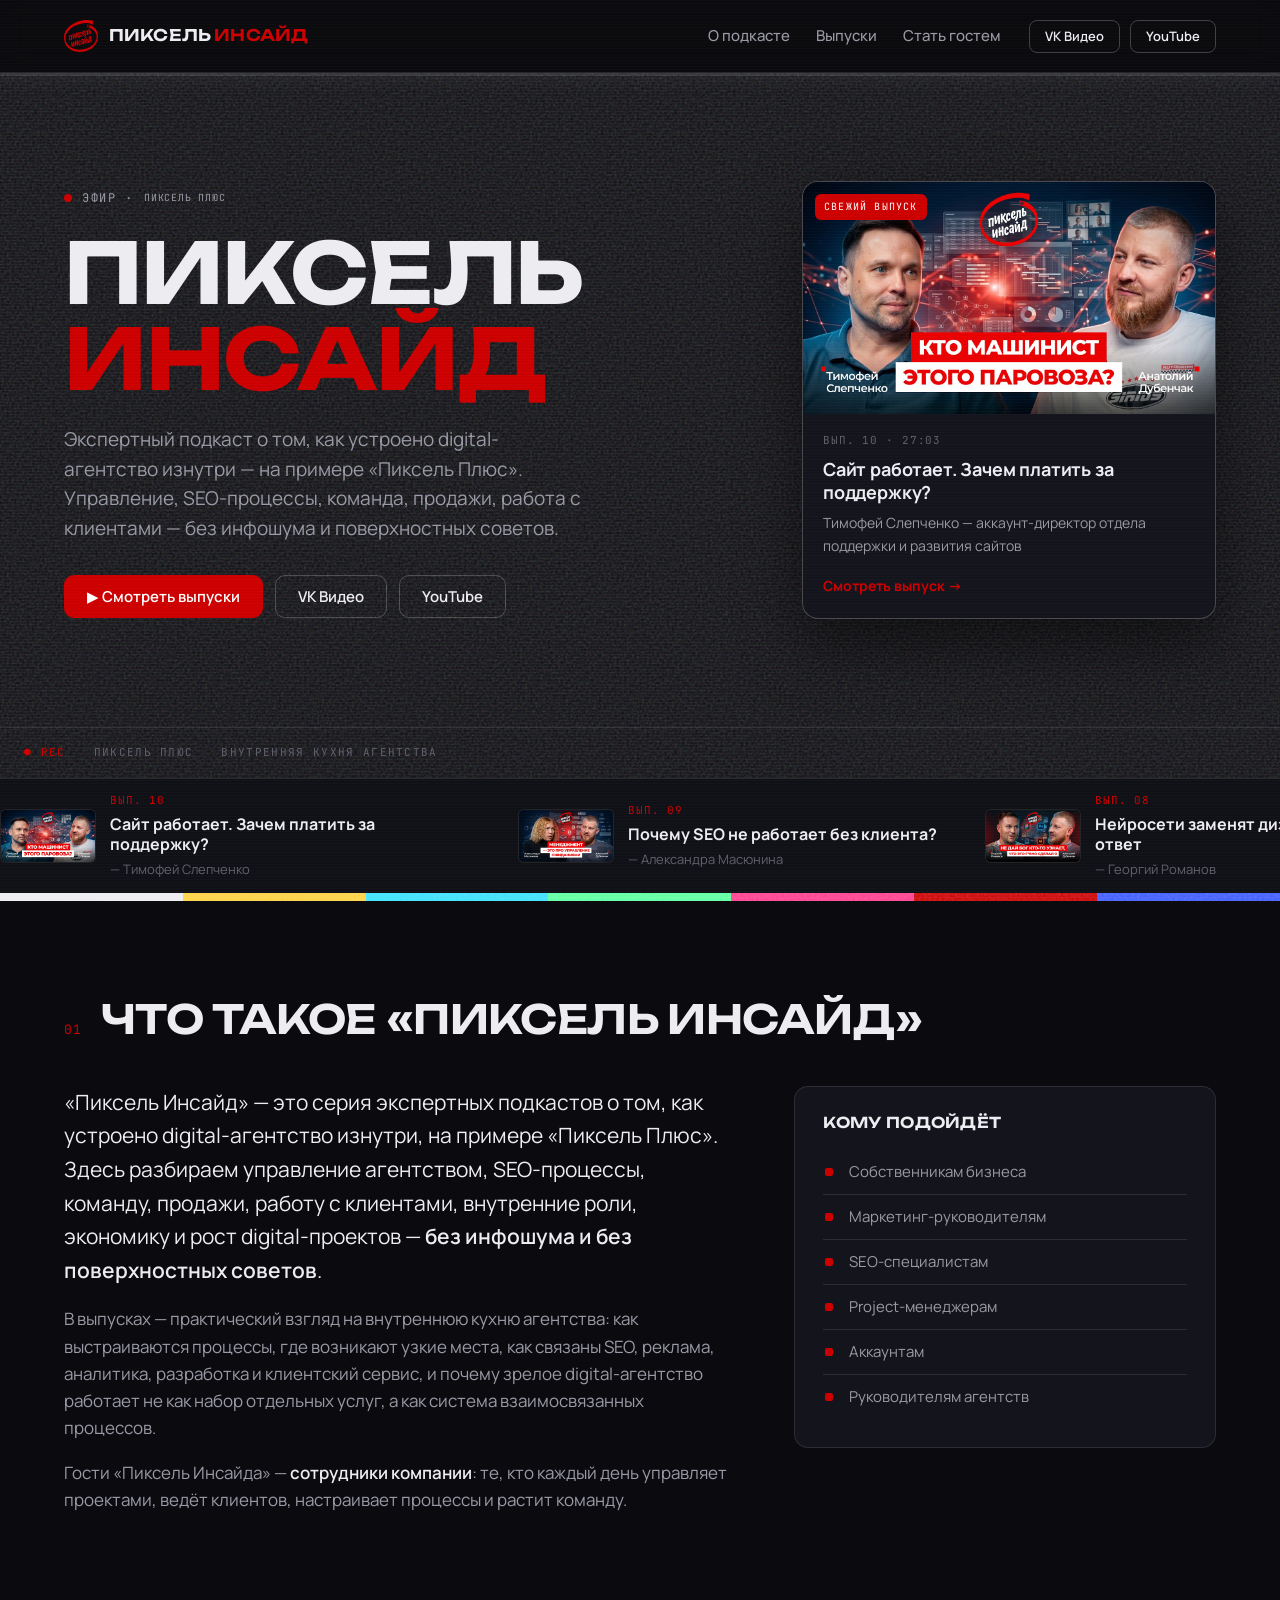
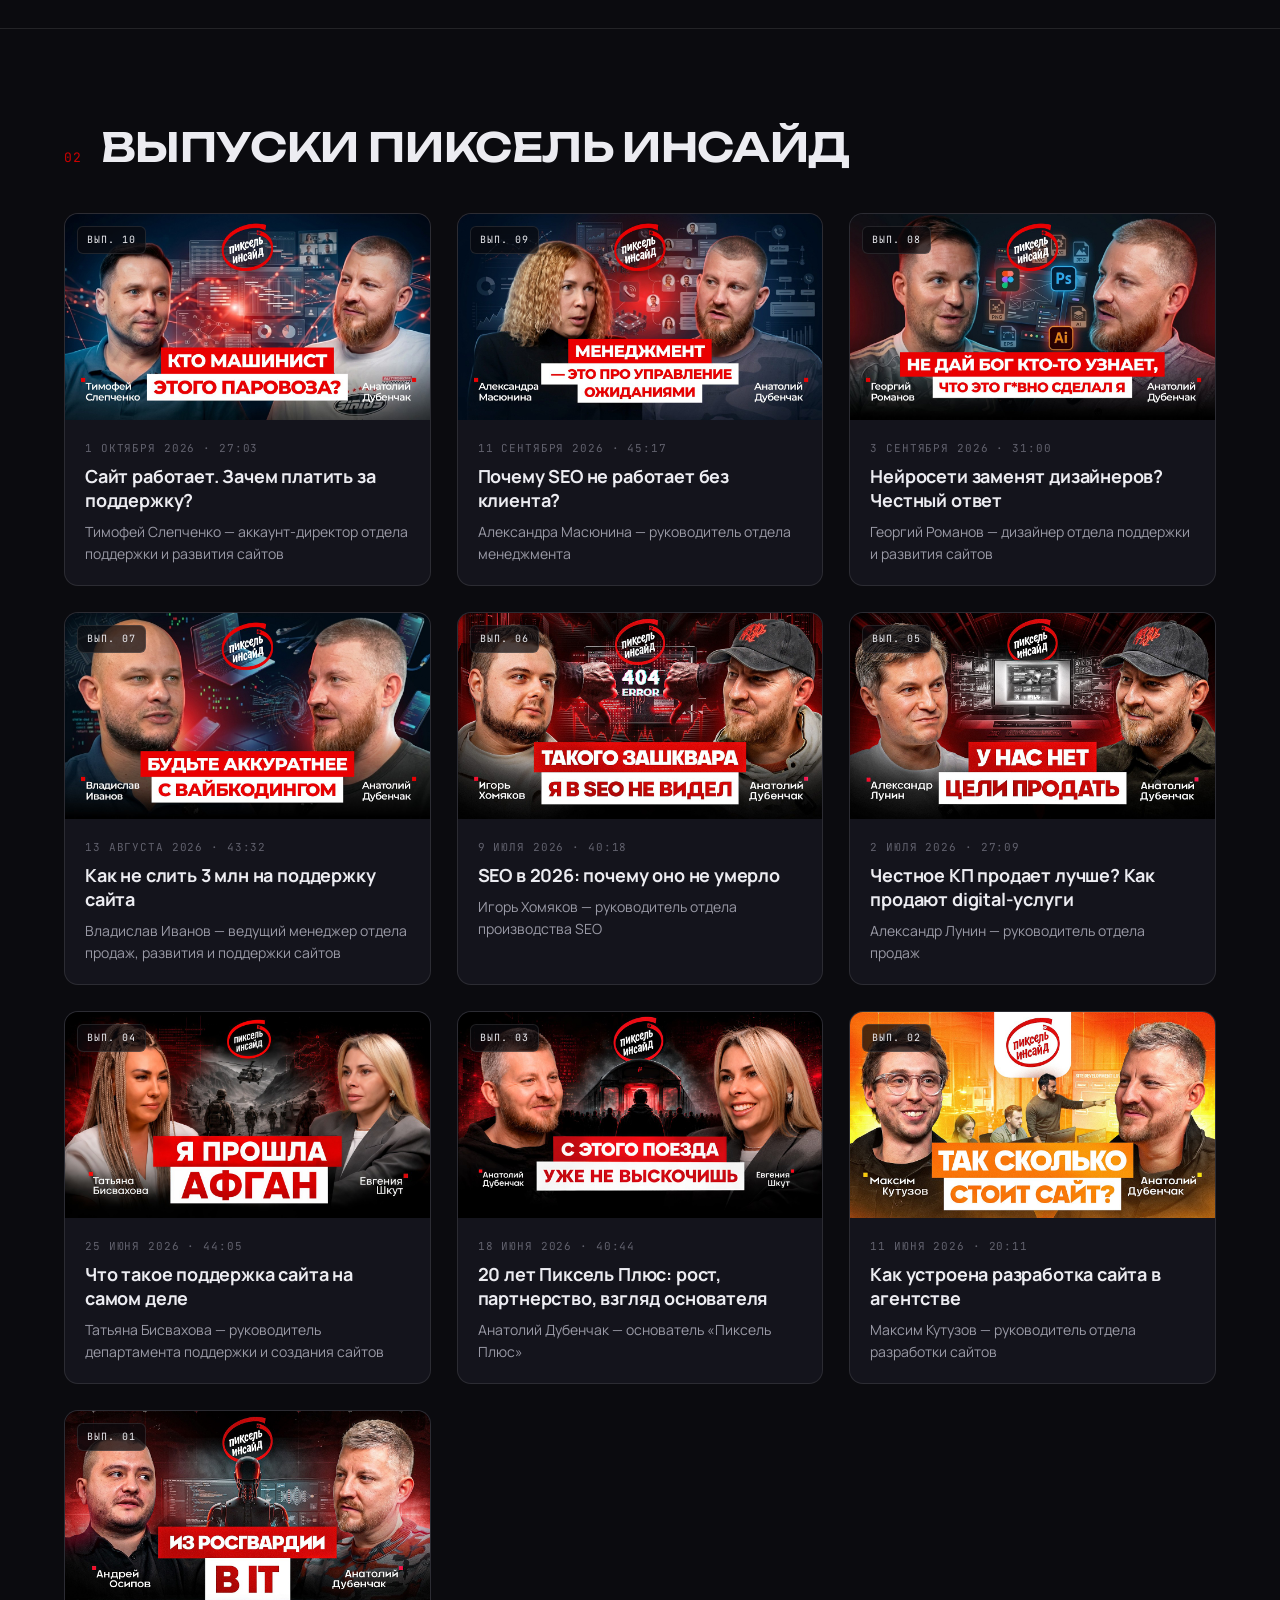
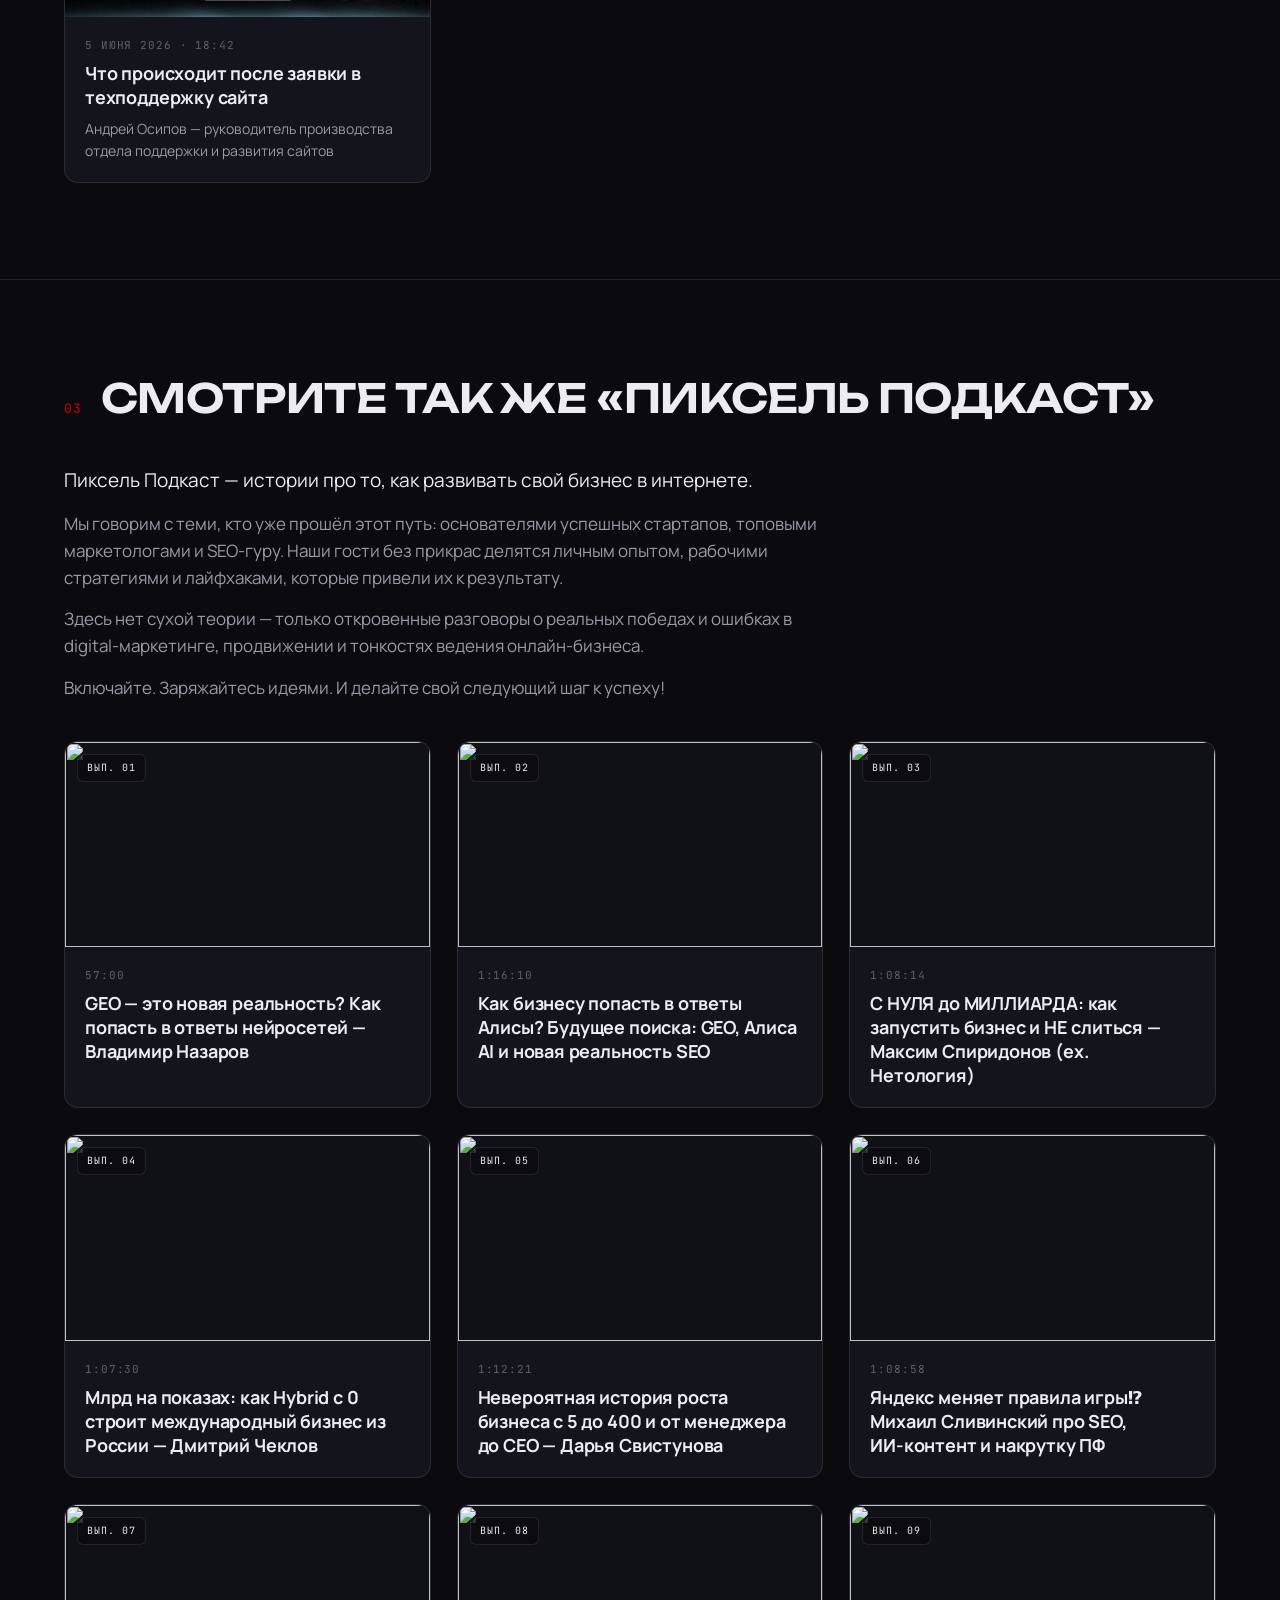
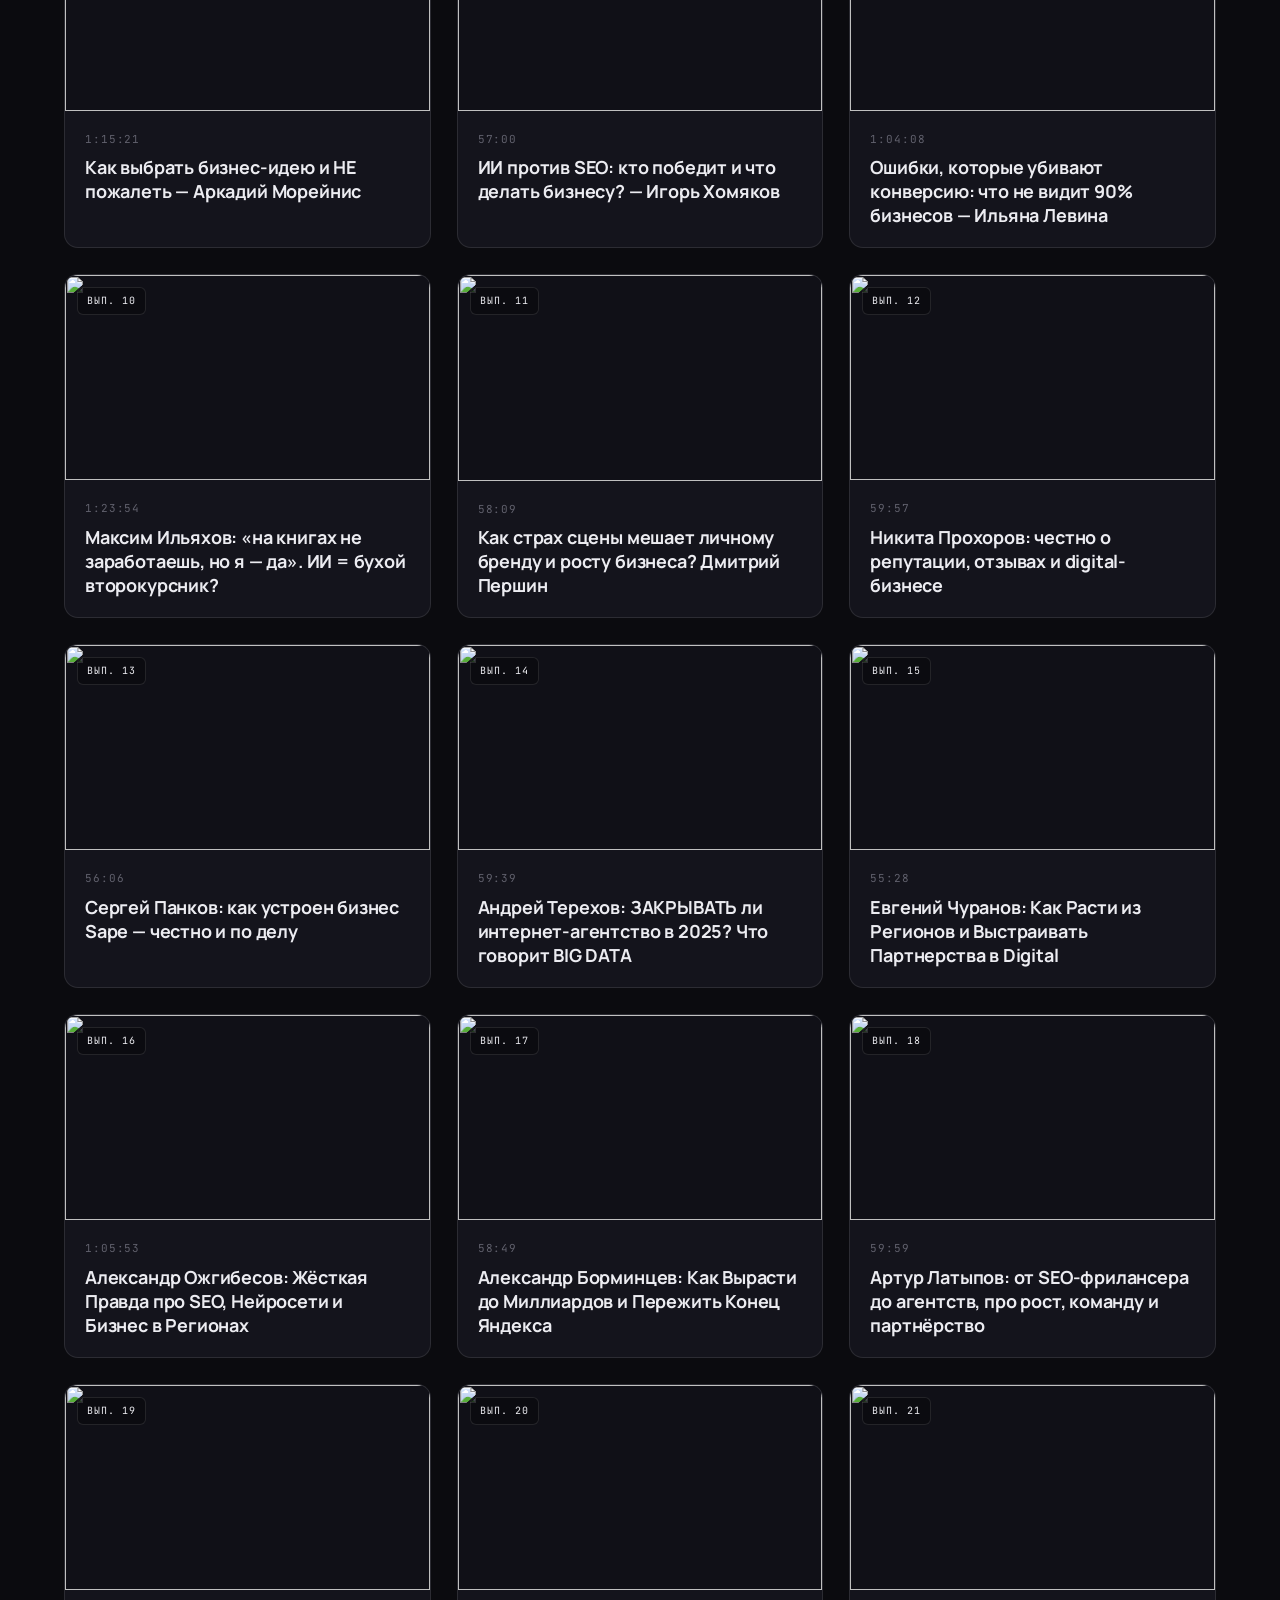
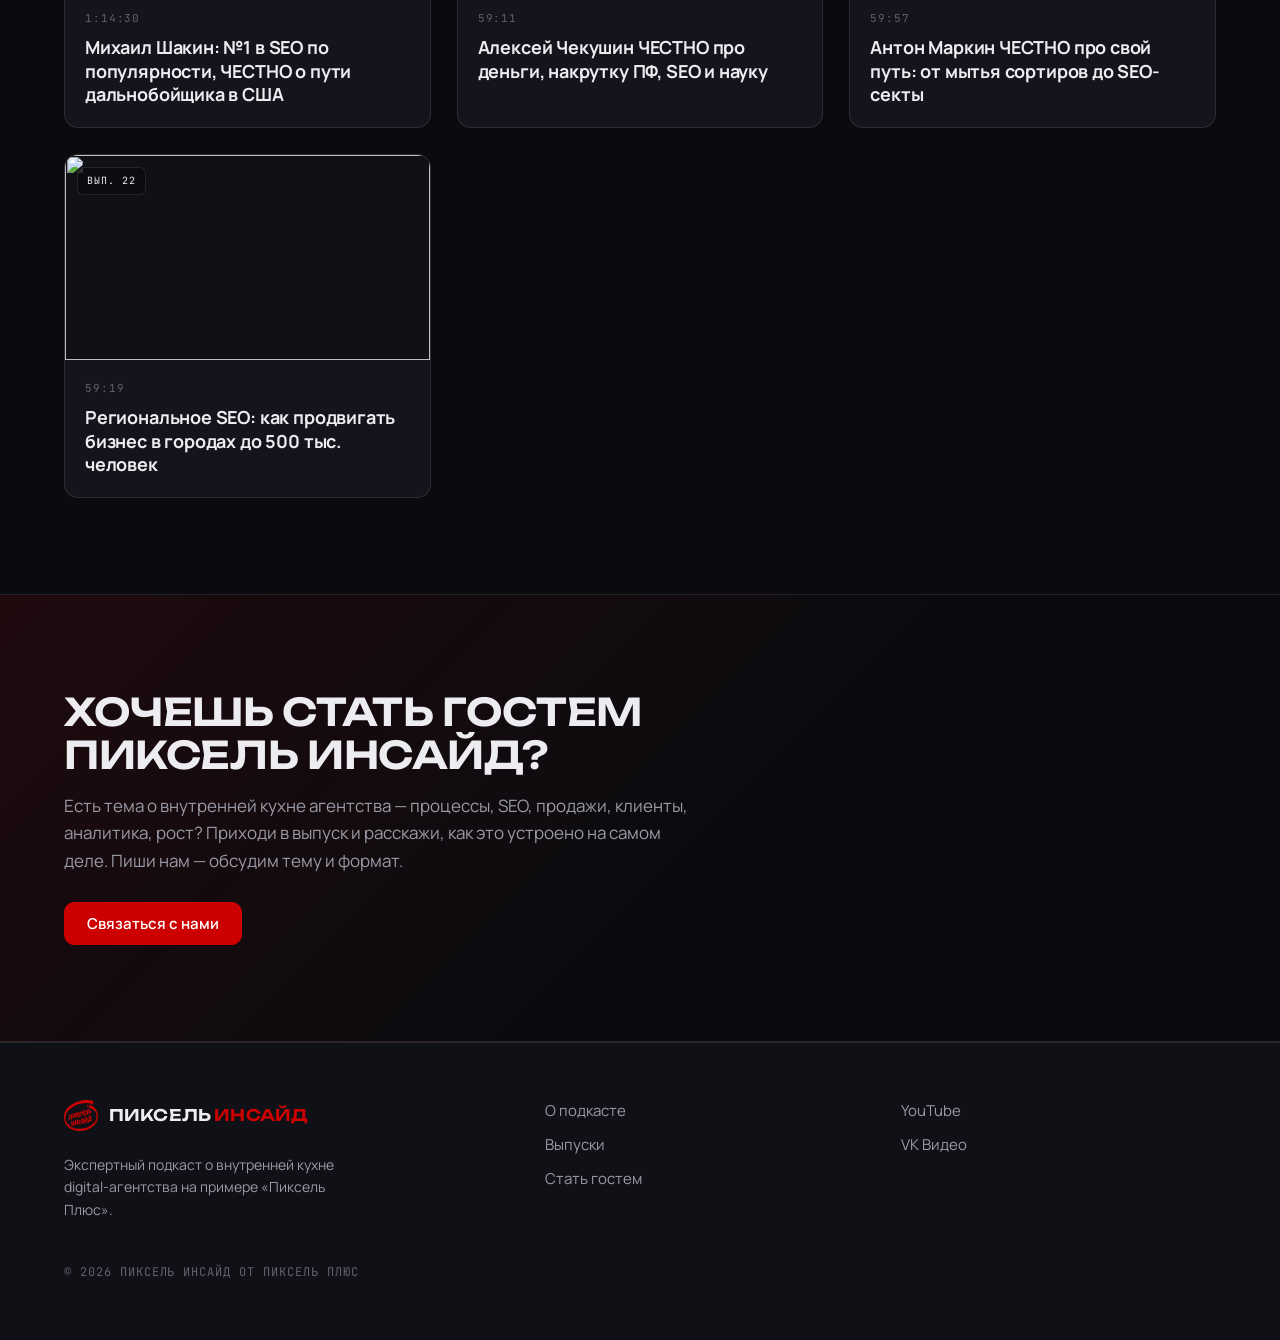
==== index.html @ 6ab2963c "Подкаст-карточки в стиле Инсайда, убрана ссылка на плейлист" ====
<!doctype html>
<html lang="ru">
<head>
  <meta charset="utf-8">
  <meta name="viewport" content="width=device-width, initial-scale=1">
  <meta name="color-scheme" content="dark">
  <meta name="theme-color" content="#0b0b0f">
  <title>Пиксель Инсайд — как устроено digital-агентство изнутри</title>
  <meta name="description" content="Пиксель Инсайд — экспертный подкаст о том, как устроено digital-агентство изнутри на примере «Пиксель Плюс». Управление, SEO-процессы, команда, продажи, работа с клиентами — без инфошума.">
  <meta property="og:title" content="Пиксель Инсайд">
  <meta property="og:description" content="Экспертный подкаст о внутренней кухне digital-агентства на примере «Пиксель Плюс».">
  <meta property="og:type" content="website">
  <script type="application/ld+json">
  {
    "@context": "https://schema.org",
    "@type": "WebSite",
    "name": "Пиксель Инсайд",
    "url": "https://pixelinside.ru/",
    "publisher": {
      "@type": "Organization",
      "name": "Пиксель Плюс",
      "url": "https://pixelplus.ru/"
    }
  }
  </script>
  <link rel="icon" href="favicon.svg" type="image/svg+xml">
  <link rel="preconnect" href="https://fonts.googleapis.com">
  <link rel="preconnect" href="https://fonts.gstatic.com" crossorigin>
  <link href="https://fonts.googleapis.com/css2?family=JetBrains+Mono:wght@400;500;700&family=Manrope:wght@400;500;600;700;800&family=Unbounded:wght@300;400;500;600;700&display=swap" rel="stylesheet">
  <link rel="stylesheet" href="assets/css/style.css">
</head>
<body>

  <header class="site-header">
    <div class="container header">
      <a class="logo" href="index.html" aria-label="Пиксель Инсайд — на главную">
        <img class="logo__img" src="assets/img/logo-inside.svg" alt="Пиксель Инсайд" width="34" height="34">
        <span class="logo__text">ПИКСЕЛЬ <em>ИНСАЙД</em></span>
      </a>
      <nav class="nav" data-nav aria-label="Основная навигация">
        <a href="#about">О подкасте</a>
        <a href="#episodes">Выпуски</a>
        <a href="#guest">Стать гостем</a>
      </nav>
      <div class="header__actions">
        <a class="btn btn--ghost btn--sm" href="https://vkvideo.ru/playlist/-28867919_51581450" target="_blank" rel="noopener">VK Видео</a>
        <a class="btn btn--ghost btn--sm" href="https://www.youtube.com/playlist?list=PLYbpMI2RbIFT_Ypv_3CT2xZS9EOxIs6-5" target="_blank" rel="noopener">YouTube</a>
      </div>
      <button class="burger" data-burger aria-label="Открыть меню" aria-expanded="false"><span></span><span></span><span></span></button>
    </div>
  </header>

  <main>
    <!-- Hero -->
    <section class="hero" id="top">
      <div class="hero__noise" aria-hidden="true"></div>
      <div class="hero__glitch" aria-hidden="true"></div>
      <div class="container hero__inner">
        <div class="hero__content">
          <p class="eyebrow"><span class="eyebrow__dot" aria-hidden="true"></span> Эфир · <span class="mono">Пиксель Плюс</span></p>
          <h1 class="hero__title">Пиксель<br><span class="accent">Инсайд</span></h1>
          <p class="hero__sub">Экспертный подкаст о том, как устроено digital-агентство изнутри — на примере «Пиксель Плюс». Управление, SEO-процессы, команда, продажи, работа с клиентами — без инфошума и поверхностных советов.</p>
          <div class="hero__actions">
            <a class="btn btn--primary" href="#episodes">▶ Смотреть выпуски</a>
            <a class="btn btn--ghost" href="https://vkvideo.ru/playlist/-28867919_51581450" target="_blank" rel="noopener">VK Видео</a>
            <a class="btn btn--ghost" href="https://www.youtube.com/playlist?list=PLYbpMI2RbIFT_Ypv_3CT2xZS9EOxIs6-5" target="_blank" rel="noopener">YouTube</a>
          </div>
        </div>
        <div class="hero__media">
          <div class="hero-latest" data-hero-episode></div>
        </div>
      </div>
      <div class="hero__meta">
        <span class="rec">● REC</span>
        <span>Пиксель Плюс</span>
        <span>Внутренняя кухня агентства</span>
      </div>
      <div class="hero-ticker" data-hero-ticker></div>
      <div class="hero__bars" aria-hidden="true"></div>
    </section>

    <!-- Что такое Пиксель Инсайд -->
    <section class="section" id="about">
      <div class="container">
        <div class="section__head">
          <span class="section__index">01</span>
          <h2 class="section__title">Что такое «Пиксель Инсайд»</h2>
        </div>
        <div class="about__grid">
          <div class="about__text">
            <p>«Пиксель Инсайд» — это серия экспертных подкастов о том, как устроено digital-агентство изнутри, на примере «Пиксель Плюс». Здесь разбираем управление агентством, SEO-процессы, команду, продажи, работу с клиентами, внутренние роли, экономику и рост digital-проектов — <strong>без инфошума и без поверхностных советов</strong>.</p>
            <p>В выпусках — практический взгляд на внутреннюю кухню агентства: как выстраиваются процессы, где возникают узкие места, как связаны SEO, реклама, аналитика, разработка и клиентский сервис, и почему зрелое digital-агентство работает не как набор отдельных услуг, а как система взаимосвязанных процессов.</p>
            <p>Гости «Пиксель Инсайда» — <strong>сотрудники компании</strong>: те, кто каждый день управляет проектами, ведёт клиентов, настраивает процессы и растит команду.</p>
          </div>
          <aside class="about__aside">
            <h3>Кому подойдёт</h3>
            <ul>
              <li>Собственникам бизнеса</li>
              <li>Маркетинг-руководителям</li>
              <li>SEO-специалистам</li>
              <li>Project-менеджерам</li>
              <li>Аккаунтам</li>
              <li>Руководителям агентств</li>
            </ul>
          </aside>
        </div>
      </div>
    </section>

    <!-- Выпуски -->
    <section class="section" id="episodes">
      <div class="container">
        <div class="section__head">
          <span class="section__index">02</span>
          <h2 class="section__title">Выпуски Пиксель Инсайд</h2>
        </div>
        <div class="episodes" data-episodes></div>
      </div>
    </section>

    <!-- Пиксель Подкаст -->
    <section class="section" id="podcast">
      <div class="container">
        <div class="section__head">
          <span class="section__index">03</span>
          <h2 class="section__title">Смотрите так же «Пиксель Подкаст»</h2>
        </div>
        <div class="podcast-about">
          <p>Пиксель Подкаст — истории про то, как развивать свой бизнес в интернете.</p>
          <p>Мы говорим с теми, кто уже прошёл этот путь: основателями успешных стартапов, топовыми маркетологами и SEO-гуру. Наши гости без прикрас делятся личным опытом, рабочими стратегиями и лайфхаками, которые привели их к результату.</p>
          <p>Здесь нет сухой теории — только откровенные разговоры о реальных победах и ошибках в digital-маркетинге, продвижении и тонкостях ведения онлайн-бизнеса.</p>
          <p>Включайте. Заряжайтесь идеями. И делайте свой следующий шаг к успеху!</p>
        </div>
        <div class="episodes" data-podcast-episodes></div>
      </div>
    </section>

    <!-- Стать гостем -->
    <section class="section section--accent" id="guest">
      <div class="container">
        <div class="guest">
          <h2 class="guest__title">Хочешь стать гостем Пиксель Инсайд?</h2>
          <p class="guest__text">Есть тема о внутренней кухне агентства — процессы, SEO, продажи, клиенты, аналитика, рост? Приходи в выпуск и расскажи, как это устроено на самом деле. Пиши нам — обсудим тему и формат.</p>
          <div class="guest__actions">
            <a class="btn btn--primary" href="https://pixelplus.ru/" target="_blank" rel="noopener">Связаться с нами</a>
          </div>
        </div>
      </div>
    </section>
  </main>

  <footer class="site-footer">
    <div class="container footer">
      <div class="footer__brand">
        <a class="logo" href="index.html" aria-label="Пиксель Инсайд — на главную">
          <img class="logo__img" src="assets/img/logo-inside.svg" alt="Пиксель Инсайд" width="34" height="34">
          <span class="logo__text">ПИКСЕЛЬ <em>ИНСАЙД</em></span>
        </a>
        <p class="footer__tag">Экспертный подкаст о внутренней кухне digital-агентства на примере «Пиксель Плюс».</p>
      </div>
      <nav class="footer__nav" aria-label="Навигация в подвале">
        <a href="#about">О подкасте</a>
        <a href="#episodes">Выпуски</a>
        <a href="#guest">Стать гостем</a>
      </nav>
      <nav class="footer__nav" aria-label="Платформы">
        <a href="https://www.youtube.com/playlist?list=PLYbpMI2RbIFT_Ypv_3CT2xZS9EOxIs6-5" target="_blank" rel="noopener">YouTube</a>
        <a href="https://vkvideo.ru/playlist/-28867919_51581450" target="_blank" rel="noopener">VK Видео</a>
      </nav>
      <div class="footer__meta mono">
        <p>© <span data-year></span> Пиксель Инсайд от Пиксель Плюс</p>
      </div>
    </div>
  </footer>

  <script src="assets/js/data.js"></script>
  <script src="assets/js/main.js"></script>
</body>
</html>
---- assets/css/style.css ----
/* ============================================================
   Пиксель Инсайд — «эфир»
   Тёмный минимализм: тонкие линии, крупная типографика,
   аккуратная сетка + лёгкие телевизионные детали.
   ============================================================ */

:root {
  --bg: #0b0b0f;
  --bg-2: #101017;
  --panel: #14141c;
  --panel-2: #181822;

  --line: rgba(255, 255, 255, 0.10);
  --line-strong: rgba(255, 255, 255, 0.22);

  --text: #ececf1;
  --muted: #9a9aa6;
  --dim: #61616d;

  --accent: #cc0000;
  --accent-soft: #e02222;
  --accent-ink: #ffffff;

  --cyan: #38e1ff;
  --amber: #ffd23f;
  --green: #5bffa0;

  --font-display: "Unbounded", "Manrope", system-ui, sans-serif;
  --font-body: "Manrope", system-ui, -apple-system, "Segoe UI", sans-serif;
  --font-mono: "JetBrains Mono", "SFMono-Regular", Consolas, monospace;

  --container: 1200px;
  --radius: 14px;
  --gutter: 24px;
}

/* ---------- Reset ---------- */
*, *::before, *::after { box-sizing: border-box; }
html { scroll-behavior: smooth; -webkit-text-size-adjust: 100%; }
body {
  margin: 0;
  background: var(--bg);
  color: var(--text);
  font-family: var(--font-body);
  font-size: 17px;
  line-height: 1.6;
  -webkit-font-smoothing: antialiased;
  text-rendering: optimizeLegibility;
}
img, svg { display: block; max-width: 100%; }
a { color: inherit; }
h1, h2, h3, h4 { margin: 0; line-height: 1.12; letter-spacing: -0.01em; }
p { margin: 0; }
ul { margin: 0; padding: 0; list-style: none; }

::selection { background: var(--accent); color: var(--accent-ink); }

/* Лёгкие сканлайны поверх всего */
body::after {
  content: "";
  position: fixed;
  inset: 0;
  z-index: 9999;
  pointer-events: none;
  background: repeating-linear-gradient(
    0deg,
    transparent 0 2px,
    rgba(255, 255, 255, 0.018) 2px 3px
  );
}

/* ---------- Утилиты ---------- */
.container {
  width: 100%;
  max-width: var(--container);
  margin: 0 auto;
  padding: 0 var(--gutter);
}
.mono {
  font-family: var(--font-mono);
  font-size: 0.82em;
  letter-spacing: 0.08em;
  text-transform: uppercase;
}
.accent { color: var(--accent); }
.sr-only {
  position: absolute; width: 1px; height: 1px;
  margin: -1px; padding: 0; overflow: hidden;
  clip: rect(0 0 0 0); white-space: nowrap; border: 0;
}

/* ---------- Кнопки ---------- */
.btn {
  display: inline-flex;
  align-items: center;
  justify-content: center;
  gap: 8px;
  padding: 13px 22px;
  border: 1px solid var(--line-strong);
  border-radius: 10px;
  background: transparent;
  color: var(--text);
  font-family: var(--font-body);
  font-size: 15px;
  font-weight: 600;
  line-height: 1;
  text-decoration: none;
  cursor: pointer;
  transition: border-color 0.18s ease, background 0.18s ease, color 0.18s ease,
    transform 0.18s ease;
}
.btn:hover { border-color: var(--text); }
.btn:active { transform: translateY(1px); }
.btn--primary {
  background: var(--accent);
  border-color: var(--accent);
  color: var(--accent-ink);
}
.btn--primary:hover { background: var(--accent-soft); border-color: var(--accent-soft); }
.btn--sm { padding: 9px 15px; font-size: 13px; border-radius: 8px; }

/* ---------- Шапка ---------- */
.site-header {
  position: sticky;
  top: 0;
  z-index: 100;
  background: rgba(11, 11, 15, 0.82);
  backdrop-filter: blur(14px);
  -webkit-backdrop-filter: blur(14px);
  border-bottom: 1px solid var(--line);
}
.header {
  display: flex;
  align-items: center;
  gap: 28px;
  height: 72px;
}
.logo {
  display: inline-flex;
  align-items: center;
  gap: 11px;
  text-decoration: none;
  flex-shrink: 0;
}
.logo__img { width: 34px; height: 34px; object-fit: contain; flex-shrink: 0; }
.logo__text {
  font-family: var(--font-display);
  font-size: 16px;
  font-weight: 600;
  letter-spacing: 0.01em;
  white-space: nowrap;
}
.logo__text em { font-style: normal; color: var(--accent); }

.nav {
  display: flex;
  align-items: center;
  gap: 26px;
  margin-left: auto;
}
.nav a {
  color: var(--muted);
  text-decoration: none;
  font-size: 15px;
  font-weight: 500;
  transition: color 0.15s ease;
}
.nav a:hover { color: var(--text); }

.header__actions { display: flex; gap: 10px; }

.burger {
  display: none;
  flex-direction: column;
  justify-content: center;
  gap: 5px;
  width: 42px;
  height: 42px;
  padding: 10px;
  border: 1px solid var(--line-strong);
  border-radius: 8px;
  background: transparent;
  cursor: pointer;
}
.burger span { height: 2px; background: var(--text); border-radius: 2px; transition: transform 0.2s ease, opacity 0.2s ease; }
.nav-open .burger span:nth-child(1) { transform: translateY(7px) rotate(45deg); }
.nav-open .burger span:nth-child(2) { opacity: 0; }
.nav-open .burger span:nth-child(3) { transform: translateY(-7px) rotate(-45deg); }

/* ---------- Hero ---------- */
.hero {
  position: relative;
  overflow: hidden;
  background: var(--bg);
  display: flex;
  flex-direction: column;
  height: calc(100vh - 72px);
  height: calc(100svh - 72px);
  min-height: 560px;
}
.hero__inner {
  position: relative;
  z-index: 1;
  display: grid;
  grid-template-columns: 1.25fr 0.75fr;
  gap: 48px;
  align-items: center;
  padding-top: 40px;
  padding-bottom: 40px;
  flex: 1;
  min-height: 0;
}
.eyebrow {
  display: inline-flex;
  align-items: center;
  gap: 10px;
  margin: 0 0 22px;
  color: var(--muted);
  font-family: var(--font-mono);
  font-size: 12px;
  letter-spacing: 0.14em;
  text-transform: uppercase;
}
.eyebrow__dot {
  width: 8px;
  height: 8px;
  border-radius: 50%;
  background: var(--accent);
  box-shadow: 0 0 0 0 rgba(204, 0, 0, 0.6);
  animation: pulse 2.4s infinite;
}
@keyframes pulse {
  0% { box-shadow: 0 0 0 0 rgba(204, 0, 0, 0.55); }
  70% { box-shadow: 0 0 0 10px rgba(204, 0, 0, 0); }
  100% { box-shadow: 0 0 0 0 rgba(204, 0, 0, 0); }
}

.hero__title {
  font-family: var(--font-display);
  font-size: clamp(42px, 7vw, 84px);
  font-weight: 700;
  line-height: 1.02;
  text-transform: uppercase;
  letter-spacing: -0.015em;
}
.hero__sub {
  margin: 24px 0 32px;
  max-width: 520px;
  color: var(--muted);
  font-size: 19px;
  line-height: 1.55;
}
.hero__actions { display: flex; flex-wrap: wrap; gap: 12px; }

.hero__media { display: flex; justify-content: center; align-items: center; }

/* Рябь помех (шум эфира) */
.hero__noise {
  position: absolute;
  inset: 0;
  z-index: 0;
  pointer-events: none;
  opacity: 0.22;
  mix-blend-mode: screen;
  background-image:
    repeating-linear-gradient(0deg, rgba(255, 255, 255, 0.08) 0 1px, transparent 1px 3px),
    url("data:image/svg+xml,%3Csvg xmlns='http://www.w3.org/2000/svg' width='140' height='140'%3E%3Cfilter id='n'%3E%3CfeTurbulence type='fractalNoise' baseFrequency='0.9' numOctaves='2' stitchTiles='stitch'/%3E%3C/filter%3E%3Crect width='140' height='140' filter='url(%23n)'/%3E%3C/svg%3E");
  background-size: 100% 3px, 320px 320px;
  background-repeat: repeat, repeat;
  animation: static-flicker 3.5s ease-in-out infinite;
}
@keyframes static-flicker {
  0%, 100% { opacity: 0.18; }
  50% { opacity: 0.25; }
}
.hero__glitch {
  position: absolute;
  left: 0;
  right: 0;
  top: -3px;
  height: 3px;
  z-index: 0;
  pointer-events: none;
  opacity: 0.6;
  background: linear-gradient(90deg, transparent, rgba(236, 236, 241, 0.85), transparent);
  box-shadow:
    0 0 18px rgba(236, 236, 241, 0.45),
    0 3px 0 rgba(236, 236, 241, 0.18),
    0 -3px 0 rgba(236, 236, 241, 0.18);
  animation: glitch-sweep 6s linear infinite;
}
@keyframes glitch-sweep { 0% { top: -3px; } 100% { top: 100%; } }

/* Свежий выпуск в hero */
.hero-latest { width: 100%; max-width: 420px; margin: 0 auto; }

/* Бегущая строка выпусков */
.hero-ticker {
  position: relative;
  z-index: 1;
  flex-shrink: 0;
  overflow: hidden;
  border-top: 1px solid var(--line);
  background: var(--bg-2);
  padding: 13px 0;
}
.hero-ticker__track {
  display: flex;
  gap: 48px;
  width: max-content;
  animation: ticker-scroll 45s linear infinite;
}
.hero-ticker:hover .hero-ticker__track { animation-play-state: paused; }
.ticker__item {
  display: inline-flex;
  align-items: center;
  gap: 14px;
  text-decoration: none;
}
.ticker__thumb {
  width: 96px;
  height: 54px;
  border-radius: 6px;
  overflow: hidden;
  flex-shrink: 0;
  border: 1px solid var(--line);
  background: var(--bg);
}
.ticker__img { width: 100%; height: 100%; object-fit: cover; display: block; }
.ticker__img--fallback {
  display: flex; align-items: center; justify-content: center;
  font-family: var(--font-mono); font-size: 10px; color: var(--dim);
}
.ticker__text {
  display: flex;
  flex-direction: column;
  gap: 4px;
  max-width: 360px;
}
.ticker__num {
  color: var(--accent);
  font-family: var(--font-mono);
  font-size: 11px;
  letter-spacing: 0.08em;
  white-space: nowrap;
}
.ticker__title {
  font-weight: 700;
  color: var(--text);
  font-size: 16px;
  line-height: 1.3;
  display: -webkit-box;
  -webkit-line-clamp: 3;
  -webkit-box-orient: vertical;
  overflow: hidden;
}
.ticker__guest {
  color: var(--dim);
  font-size: 13px;
  white-space: nowrap;
  overflow: hidden;
  text-overflow: ellipsis;
}
.ticker__item:hover .ticker__title { color: var(--accent); }
@keyframes ticker-scroll {
  from { transform: translateX(0); }
  to { transform: translateX(-50%); }
}

/* Телевизионные цветные полосы (SMPTE) внизу hero */
.hero__bars {
  flex-shrink: 0;
  height: 8px;
  background: linear-gradient(90deg,
    #ececf1 0 14.28%,
    #ffd23f 0 28.57%,
    #38e1ff 0 42.85%,
    #5bffa0 0 57.14%,
    #ff3d8d 0 71.42%,
    #cc0000 0 85.71%,
    #3d5bff 0 100%);
}
.hero-latest__card {
  display: block;
  text-decoration: none;
  border: 1px solid var(--line-strong);
  border-radius: 16px;
  overflow: hidden;
  background: var(--panel);
  box-shadow: 0 26px 60px rgba(0, 0, 0, 0.5);
  transition: transform 0.2s ease, border-color 0.2s ease;
}
.hero-latest__card:hover { border-color: var(--accent); }
.hero-latest__media { position: relative; aspect-ratio: 16 / 9; background: var(--bg-2); }
.hero-latest__img { width: 100%; height: 100%; object-fit: cover; }
.hero-latest__img--fallback {
  display: flex; align-items: center; justify-content: center;
  font-family: var(--font-display); font-size: 56px; font-weight: 600; color: var(--text);
}
.hero-latest__badge {
  position: absolute;
  top: 12px;
  left: 12px;
  padding: 5px 9px;
  border-radius: 6px;
  background: var(--accent);
  color: #fff;
  font-family: var(--font-mono);
  font-size: 10px;
  letter-spacing: 0.12em;
  text-transform: uppercase;
}
.hero-latest__body { padding: 18px 20px 20px; }
.hero-latest__meta { color: var(--dim); font-size: 11px; margin-bottom: 8px; }
.hero-latest__title {
  font-family: var(--font-body);
  font-size: 18px;
  font-weight: 700;
  line-height: 1.3;
  color: var(--text);
  margin-bottom: 8px;
}
.hero-latest__guest { color: var(--muted); font-size: 14px; margin-bottom: 14px; }
.hero-latest__cta { color: var(--accent); font-weight: 700; font-size: 14px; }
.testcard .tk-line { fill: none; stroke: var(--line-strong); }
.testcard .tk-accent { fill: none; stroke: var(--accent); }
.testcard .tk-soft { fill: none; stroke: var(--line); }

.hero__meta {
  position: relative;
  z-index: 1;
  flex-shrink: 0;
  display: flex;
  gap: 28px;
  padding: 16px var(--gutter);
  border-top: 1px solid var(--line);
  color: var(--dim);
  font-family: var(--font-mono);
  font-size: 11px;
  letter-spacing: 0.12em;
  text-transform: uppercase;
}
.hero__meta .rec { color: var(--accent); }

/* ---------- Секции ---------- */
.section { padding: 96px 0; border-bottom: 1px solid var(--line); }
.section__head {
  display: flex;
  align-items: baseline;
  gap: 18px;
  margin-bottom: 44px;
}
.section__index {
  color: var(--accent);
  font-family: var(--font-mono);
  font-size: 13px;
  letter-spacing: 0.1em;
}
.section__title {
  font-family: var(--font-display);
  font-size: clamp(26px, 4vw, 40px);
  font-weight: 600;
  text-transform: uppercase;
}
.section__lead { color: var(--muted); font-size: 17px; max-width: 720px; }

.link-arrow {
  margin-left: auto;
  color: var(--muted);
  font-size: 14px;
  font-weight: 600;
  text-decoration: none;
  white-space: nowrap;
  transition: color 0.15s ease;
}
.link-arrow:hover { color: var(--accent); }
.link-arrow::after { content: " →"; }

/* ---------- Анонс «Что такое» ---------- */
.about__grid {
  display: grid;
  grid-template-columns: 1.6fr 1fr;
  gap: 56px;
  align-items: start;
}
.about__text p { margin-bottom: 18px; color: var(--muted); }
.about__text p:first-child {
  color: var(--text);
  font-size: 21px;
  line-height: 1.6;
}
.about__text strong { color: var(--text); font-weight: 600; }

.about__aside {
  position: sticky;
  top: 96px;
  border: 1px solid var(--line);
  border-radius: var(--radius);
  background: var(--panel);
  padding: 28px;
}
.about__aside h3 {
  font-family: var(--font-display);
  font-size: 15px;
  font-weight: 600;
  text-transform: uppercase;
  letter-spacing: 0.02em;
  margin-bottom: 18px;
}
.about__aside li {
  position: relative;
  padding: 10px 0 10px 26px;
  border-bottom: 1px solid var(--line);
  color: var(--muted);
  font-size: 15px;
}
.about__aside li:last-child { border-bottom: 0; }
.about__aside li::before {
  content: "";
  position: absolute;
  left: 2px;
  top: 18px;
  width: 8px;
  height: 8px;
  border-radius: 2px;
  background: var(--accent);
}

/* ---------- Сетка выпусков ---------- */
.episodes {
  display: grid;
  grid-template-columns: repeat(3, 1fr);
  gap: 26px;
}
.card {
  display: flex;
  flex-direction: column;
  border: 1px solid var(--line);
  border-radius: var(--radius);
  overflow: hidden;
  background: var(--panel);
  text-decoration: none;
  transition: border-color 0.2s ease, transform 0.2s ease;
}
.card:hover { border-color: var(--accent); transform: translateY(-4px); }
.card__media { position: relative; aspect-ratio: 16 / 9; background: var(--bg-2); overflow: hidden; }
.card__poster-img { width: 100%; height: 100%; object-fit: cover; }
.card__poster--fallback {
  position: absolute;
  inset: 0;
  display: flex;
  flex-direction: column;
  align-items: center;
  justify-content: center;
  gap: 6px;
  background:
    radial-gradient(circle at 50% 50%, transparent 22%, var(--line) 22.5%, transparent 23.5%),
    radial-gradient(circle at 50% 50%, transparent 34%, var(--line) 34.5%, transparent 35.5%),
    radial-gradient(circle at 50% 50%, transparent 46%, var(--line) 46.5%, transparent 47.5%),
    var(--bg-2);
}
.card__num {
  font-family: var(--font-display);
  font-size: 42px;
  font-weight: 600;
  color: var(--text);
}
.card__signal {
  font-family: var(--font-mono);
  font-size: 10px;
  letter-spacing: 0.22em;
  color: var(--dim);
  text-transform: uppercase;
}
.card__badge {
  position: absolute;
  top: 12px;
  left: 12px;
  padding: 5px 9px;
  border-radius: 6px;
  background: rgba(11, 11, 15, 0.72);
  border: 1px solid var(--line);
  color: var(--text);
  font-family: var(--font-mono);
  font-size: 10px;
  letter-spacing: 0.1em;
}
.card__body { display: flex; flex-direction: column; gap: 8px; padding: 20px; }
.card__meta { color: var(--dim); font-size: 11px; }
.card__title {
  font-family: var(--font-body);
  font-size: 18px;
  font-weight: 700;
  line-height: 1.32;
}
.card__guest { margin-top: auto; color: var(--muted); font-size: 14px; }

/* Блок «Пиксель Подкаст» */
.podcast-about { max-width: 780px; margin-bottom: 40px; }
.podcast-about p { color: var(--muted); margin-bottom: 14px; }
.podcast-about p:first-child { color: var(--text); font-size: 19px; }

.episodes-empty {
  grid-column: 1 / -1;
  text-align: center;
  padding: 72px 24px;
  border: 1px dashed var(--line-strong);
  border-radius: var(--radius);
  background: var(--bg-2);
}
.episodes-empty__title {
  font-family: var(--font-display);
  font-size: 20px;
  font-weight: 600;
  margin-bottom: 8px;
}
.episodes-empty__hint { color: var(--muted); margin-bottom: 26px; }
.episodes-empty__actions { display: flex; flex-wrap: wrap; gap: 12px; justify-content: center; }

/* ---------- Стать гостем ---------- */
.section--accent {
  background:
    linear-gradient(135deg, rgba(204, 0, 0, 0.10), transparent 55%),
    var(--bg);
}
.guest {
  max-width: 640px;
}
.guest__title {
  font-family: var(--font-display);
  font-size: clamp(26px, 4vw, 38px);
  font-weight: 600;
  text-transform: uppercase;
  margin-bottom: 16px;
}
.guest__text { color: var(--muted); font-size: 17px; margin-bottom: 28px; }
.guest__actions { display: flex; flex-wrap: wrap; gap: 12px; }

/* ---------- Подвал ---------- */
.site-footer { border-top: 1px solid var(--line); padding: 56px 0; background: var(--bg-2); }
.footer {
  display: grid;
  grid-template-columns: 1.4fr 1fr 1fr;
  gap: 40px;
}
.footer__tag { color: var(--muted); font-size: 14px; margin-top: 14px; max-width: 300px; }
.footer__nav { display: flex; flex-direction: column; gap: 10px; }
.footer__nav a { color: var(--muted); text-decoration: none; font-size: 15px; transition: color 0.15s ease; }
.footer__nav a:hover { color: var(--text); }
.footer__meta { color: var(--dim); font-size: 12px; line-height: 1.9; }

/* ---------- Страница выпуска ---------- */
.episode { padding: 56px 0 96px; }
.back {
  display: inline-flex;
  align-items: center;
  gap: 8px;
  color: var(--muted);
  text-decoration: none;
  font-size: 14px;
  font-weight: 600;
  margin-bottom: 32px;
  transition: color 0.15s ease;
}
.back:hover { color: var(--text); }

.episode__grid {
  display: grid;
  grid-template-columns: 1.15fr 1fr;
  gap: 48px;
  align-items: start;
}
.episode__media {
  position: relative;
  aspect-ratio: 16 / 9;
  border: 1px solid var(--line);
  border-radius: var(--radius);
  overflow: hidden;
  background: var(--bg-2);
}
.episode__media img { width: 100%; height: 100%; object-fit: cover; }
.episode__media--player iframe { position: absolute; inset: 0; width: 100%; height: 100%; border: 0; }
.episode__media--fallback {
  display: flex;
  flex-direction: column;
  align-items: center;
  justify-content: center;
  gap: 8px;
  background:
    radial-gradient(circle at 50% 50%, transparent 22%, var(--line) 22.5%, transparent 23.5%),
    radial-gradient(circle at 50% 50%, transparent 34%, var(--line) 34.5%, transparent 35.5%),
    radial-gradient(circle at 50% 50%, transparent 46%, var(--line) 46.5%, transparent 47.5%),
    var(--bg-2);
}
.episode__media-num {
  font-family: var(--font-display);
  font-size: 64px;
  font-weight: 600;
  color: var(--text);
}
.episode__media-signal {
  font-family: var(--font-mono);
  font-size: 11px;
  letter-spacing: 0.22em;
  color: var(--dim);
  text-transform: uppercase;
}

.episode__title {
  font-family: var(--font-display);
  font-size: clamp(26px, 4vw, 40px);
  font-weight: 600;
  line-height: 1.14;
  margin-bottom: 18px;
  text-transform: uppercase;
}
.episode__guest { color: var(--muted); font-size: 17px; margin-bottom: 14px; }
.episode__guest strong { color: var(--text); font-weight: 700; }
.episode__meta {
  display: flex;
  flex-wrap: wrap;
  gap: 18px;
  color: var(--dim);
  margin-bottom: 28px;
}
.episode__meta span { display: inline-flex; align-items: center; gap: 8px; }
.episode__meta span + span::before { content: "·"; color: var(--dim); margin-right: 10px; }
.episode__actions { display: flex; flex-wrap: wrap; gap: 12px; }

.episode__content {
  display: grid;
  grid-template-columns: 1fr 1fr;
  gap: 40px;
  margin-top: 56px;
}
.episode__block--wide { grid-column: 1 / -1; }
.episode__block-title {
  font-family: var(--font-mono);
  font-size: 12px;
  letter-spacing: 0.16em;
  text-transform: uppercase;
  color: var(--accent);
  margin-bottom: 16px;
}
.prose p { color: var(--muted); margin-bottom: 14px; }
.prose p:first-child { color: var(--text); }
.list-check li {
  position: relative;
  padding: 12px 0 12px 30px;
  border-bottom: 1px solid var(--line);
  color: var(--muted);
  font-size: 16px;
}
.list-check li::before {
  content: "✓";
  position: absolute;
  left: 2px;
  top: 12px;
  color: var(--accent);
  font-weight: 700;
}
.episode__forwhom {
  border-left: 3px solid var(--accent);
  padding-left: 18px;
  color: var(--muted);
  font-size: 16px;
}

.episode__nav {
  display: flex;
  justify-content: space-between;
  gap: 16px;
  margin-top: 64px;
  padding-top: 28px;
  border-top: 1px solid var(--line);
}
.episode__nav-link {
  display: inline-flex;
  align-items: center;
  gap: 10px;
  max-width: 46%;
  color: var(--muted);
  text-decoration: none;
  font-size: 15px;
  font-weight: 600;
  transition: color 0.15s ease;
}
.episode__nav-link:hover { color: var(--text); }
.episode__nav-link .arrow { color: var(--accent); font-size: 18px; flex-shrink: 0; }
.episode__nav-link--next { text-align: right; margin-left: auto; }

/* ---------- Адаптив ---------- */
@media (max-width: 980px) {
  .hero { height: auto; min-height: 0; }
  .hero__inner { grid-template-columns: 1fr; padding-top: 56px; padding-bottom: 56px; }
  .hero__media { order: -1; }
  .testcard { max-width: 260px; }
  .about__grid { grid-template-columns: 1fr; }
  .about__aside { position: static; }
  .episodes { grid-template-columns: repeat(2, 1fr); }
  .episode__grid { grid-template-columns: 1fr; gap: 28px; }
  .episode__content { grid-template-columns: 1fr; gap: 32px; }
  .footer { grid-template-columns: 1fr 1fr; }
}

@media (max-width: 680px) {
  .header { gap: 16px; }
  .header__actions { display: none; }
  .burger { display: flex; margin-left: auto; }
  .nav {
    position: fixed;
    inset: 72px 0 auto 0;
    flex-direction: column;
    align-items: stretch;
    gap: 0;
    margin: 0;
    padding: 8px var(--gutter) 24px;
    background: rgba(11, 11, 15, 0.97);
    border-bottom: 1px solid var(--line);
    transform: translateY(-12px);
    opacity: 0;
    visibility: hidden;
    transition: opacity 0.2s ease, transform 0.2s ease, visibility 0.2s;
  }
  .nav a { padding: 16px 0; border-bottom: 1px solid var(--line); font-size: 17px; }
  .nav a:last-child { border-bottom: 0; }
  .nav-open .nav { opacity: 1; transform: none; visibility: visible; }

  .section { padding: 64px 0; }
  .section__head { flex-wrap: wrap; }
  .link-arrow { margin-left: 0; width: 100%; }
  .episodes { grid-template-columns: 1fr; }
  .hero__meta { gap: 16px; flex-wrap: wrap; }
  .footer { grid-template-columns: 1fr; gap: 28px; }
  .episode__nav { flex-direction: column; }
  .episode__nav-link { max-width: 100%; }
  .episode__nav-link--next { margin-left: 0; }
}

@media (prefers-reduced-motion: reduce) {
  html { scroll-behavior: auto; }
  .eyebrow__dot { animation: none; }
  .card, .btn, .nav, .back, .nav a, .link-arrow { transition: none; }
}
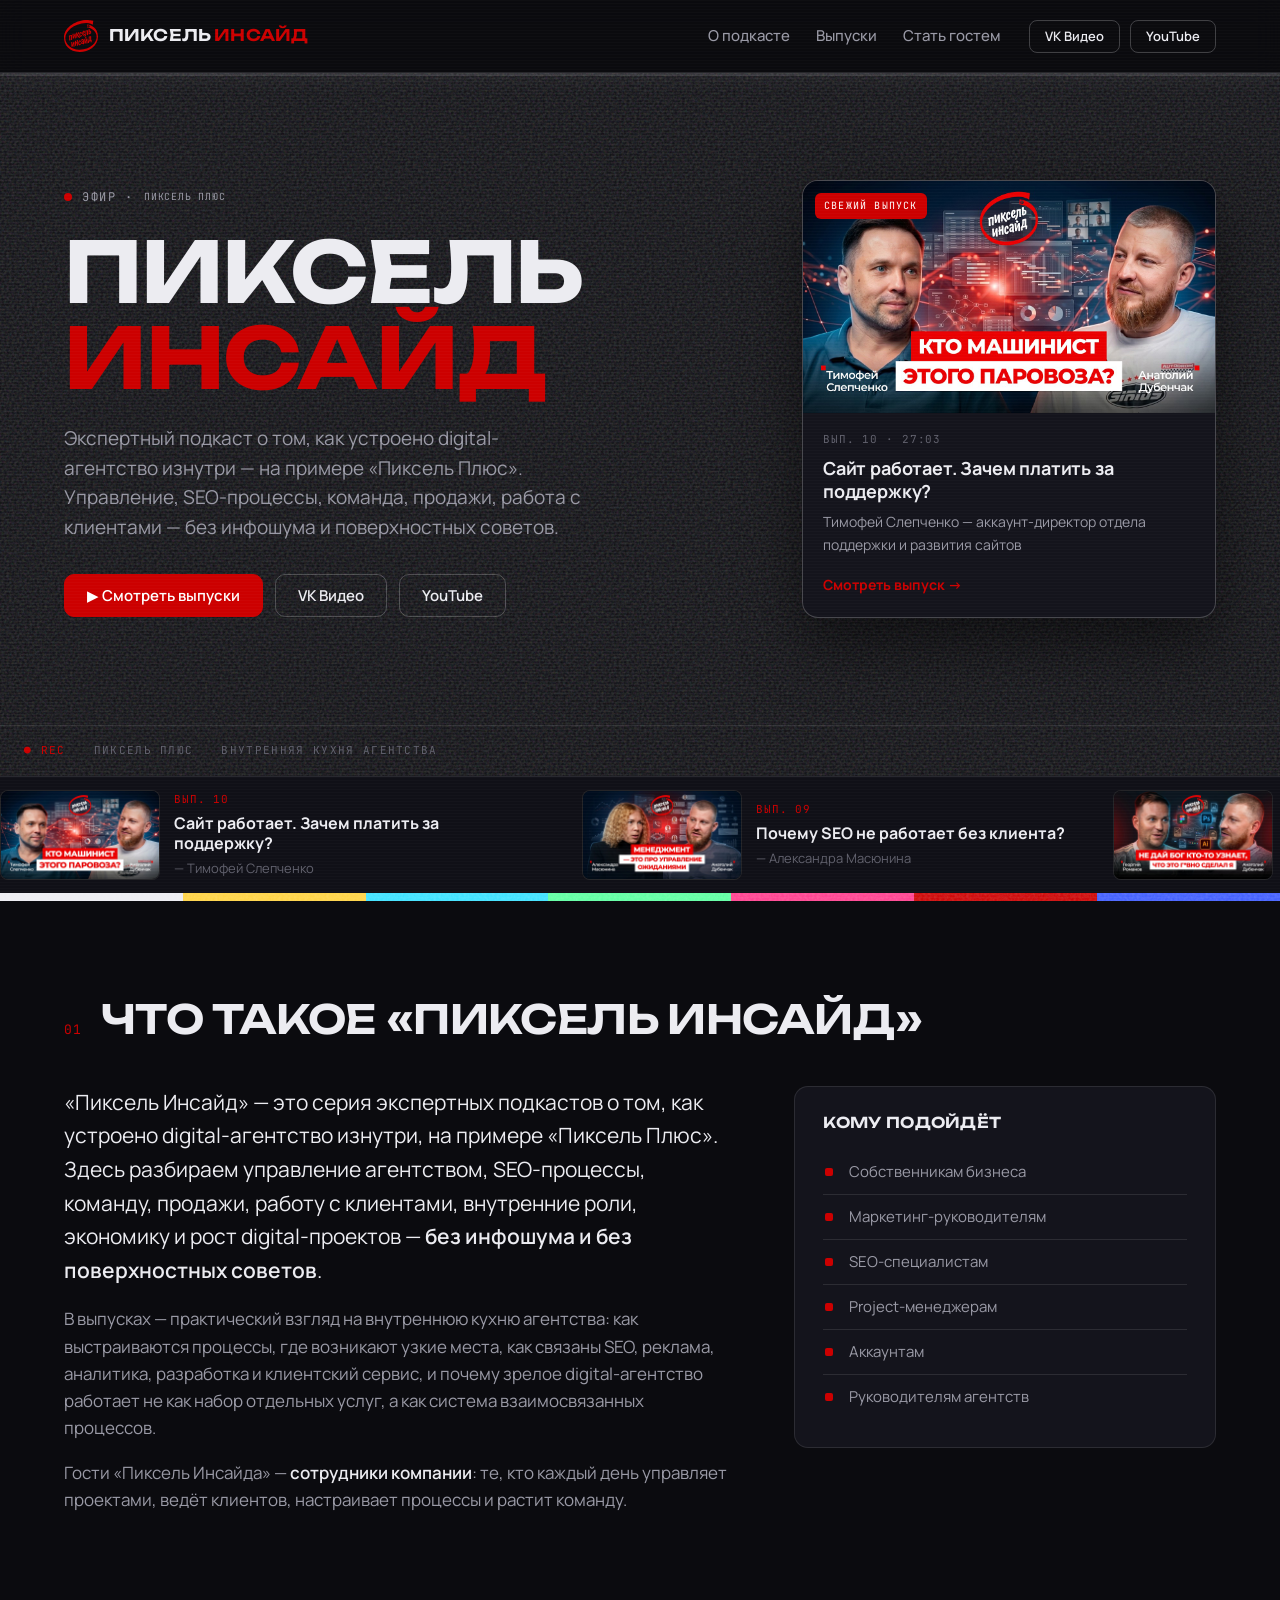
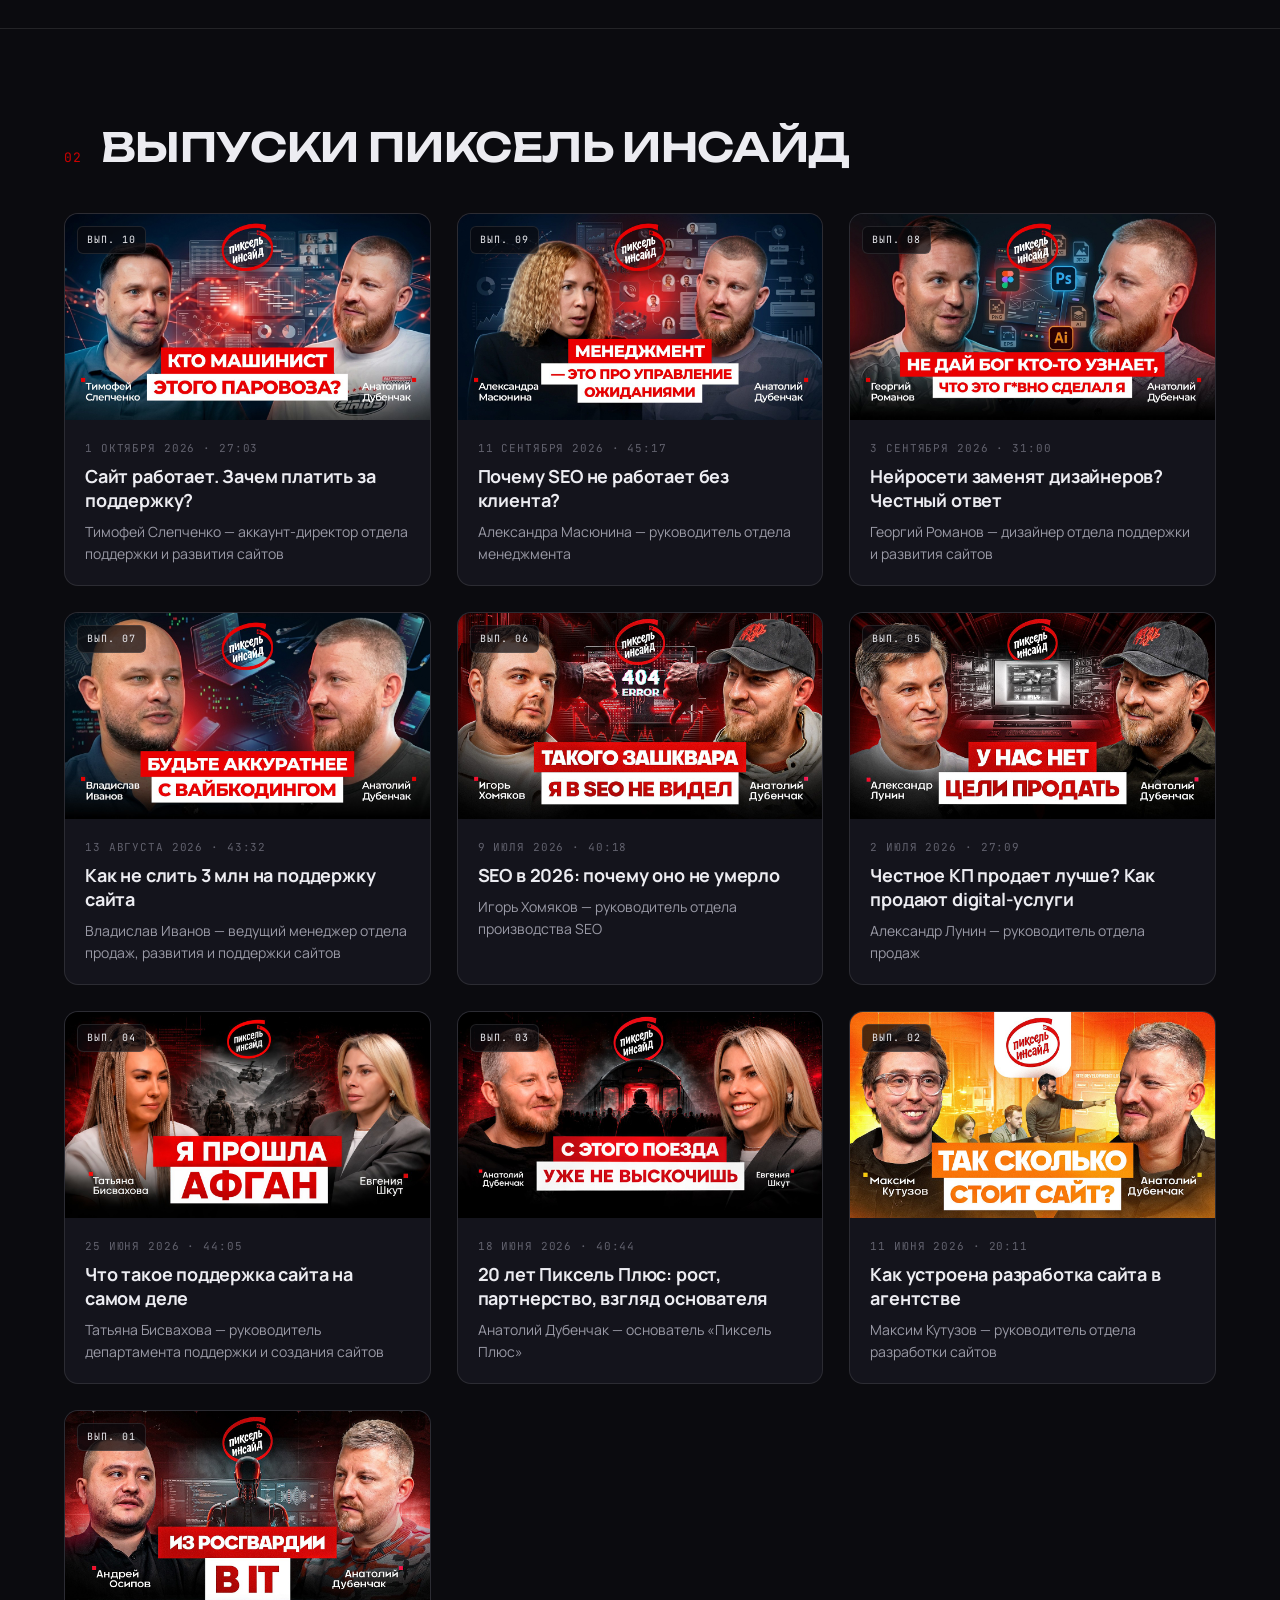
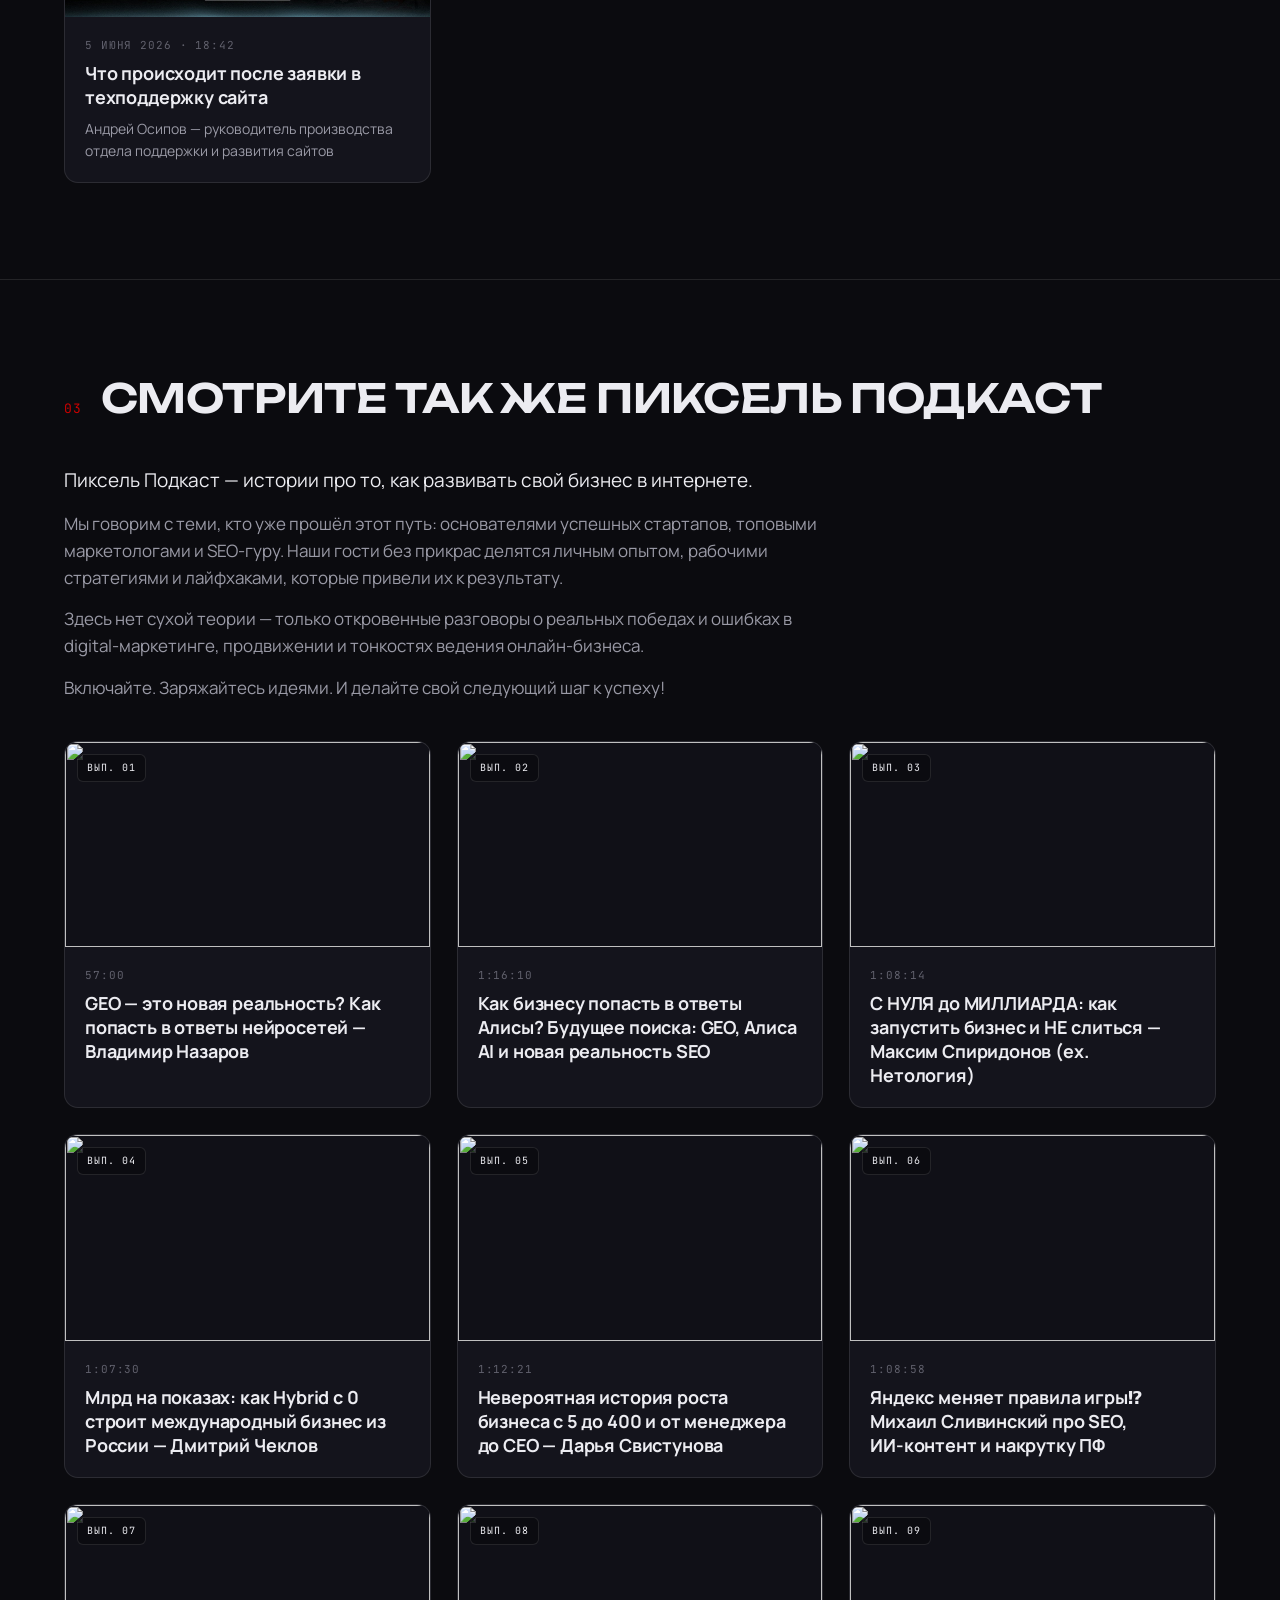
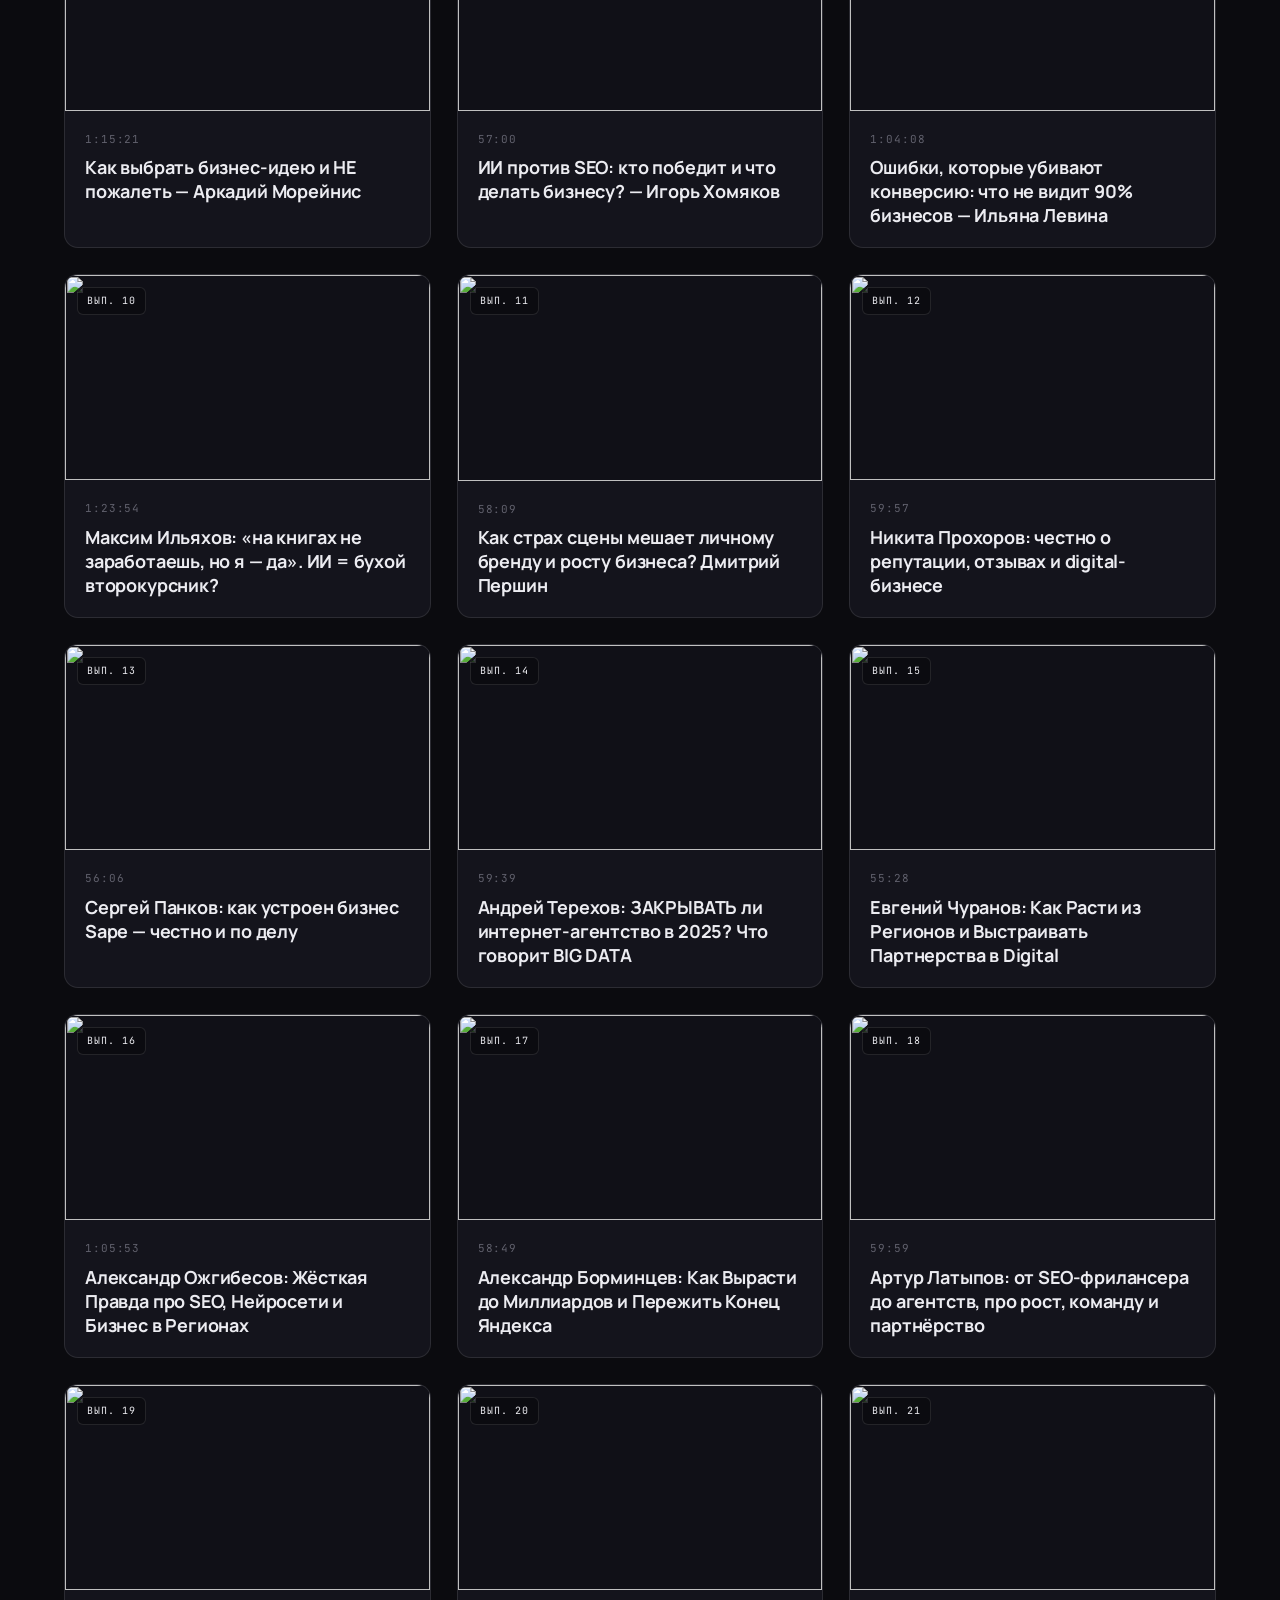
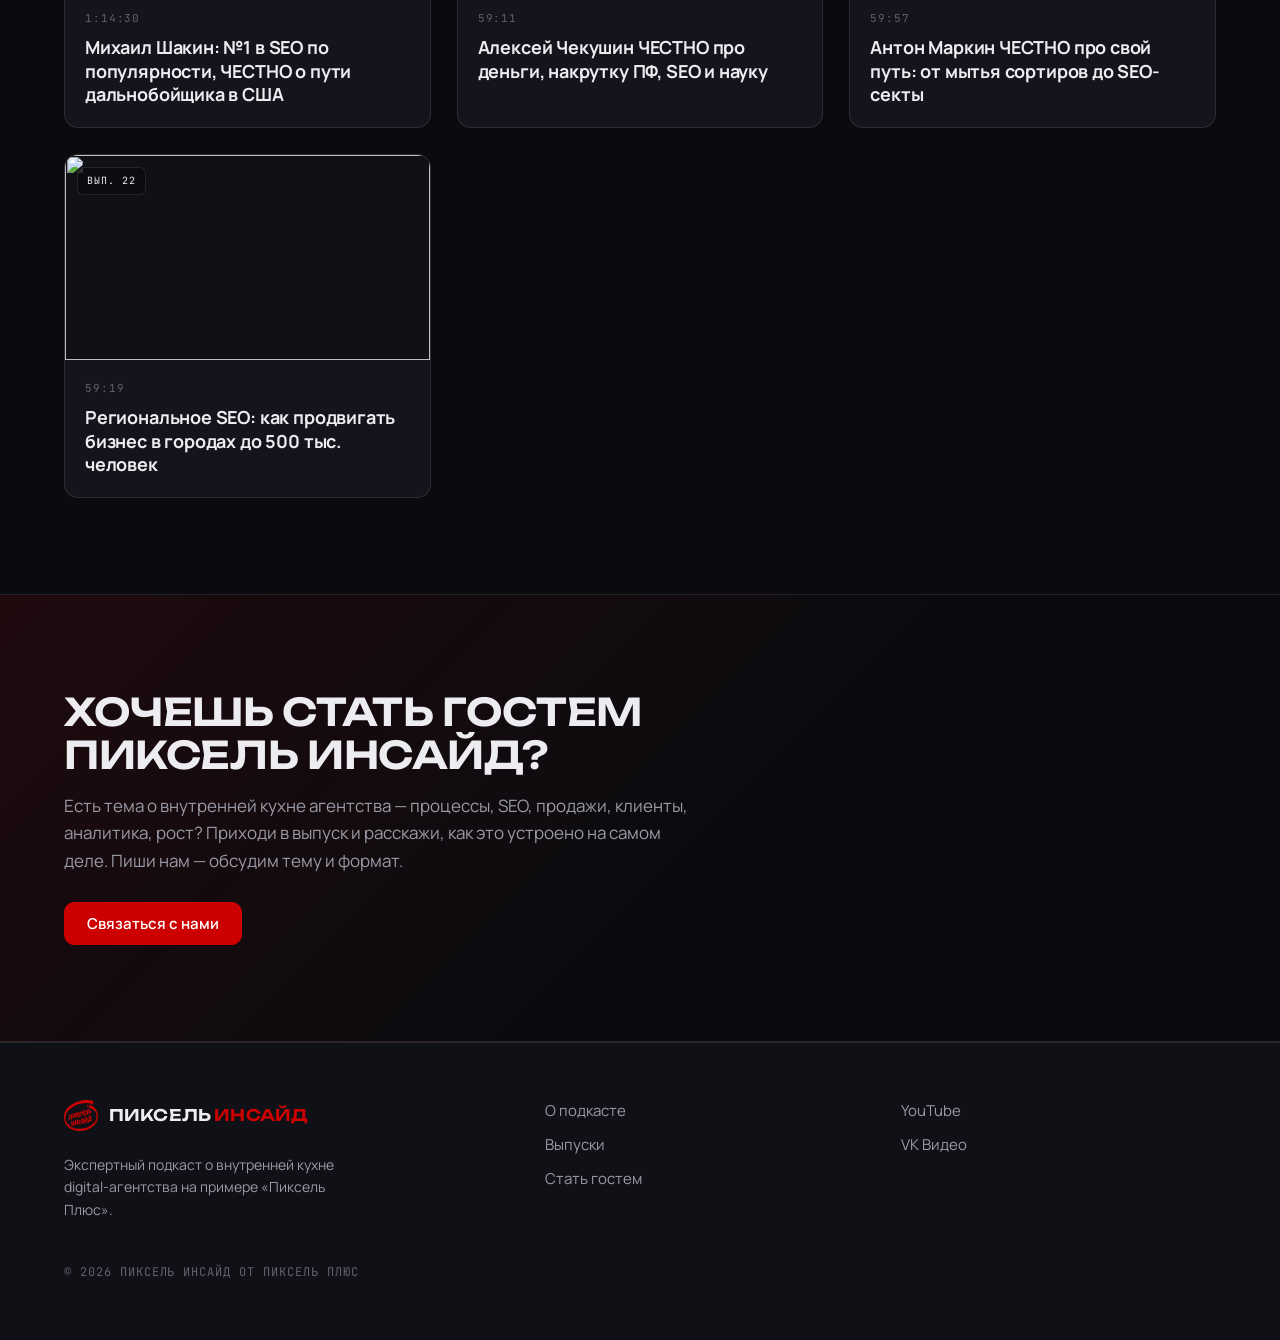
==== commit ab3dd455: "Убраны кавычки в заголовке блока подкаста" ====
--- a/index.html
+++ b/index.html
@@ -123,7 +123,7 @@
       <div class="container">
         <div class="section__head">
           <span class="section__index">03</span>
-          <h2 class="section__title">Смотрите так же «Пиксель Подкаст»</h2>
+          <h2 class="section__title">Смотрите так же Пиксель Подкаст</h2>
         </div>
         <div class="podcast-about">
           <p>Пиксель Подкаст — истории про то, как развивать свой бизнес в интернете.</p>
--- a/assets/css/style.css
+++ b/assets/css/style.css
@@ -318,9 +318,9 @@
   text-decoration: none;
 }
 .ticker__thumb {
-  width: 96px;
-  height: 54px;
-  border-radius: 6px;
+  width: 160px;
+  height: 90px;
+  border-radius: 8px;
   overflow: hidden;
   flex-shrink: 0;
   border: 1px solid var(--line);
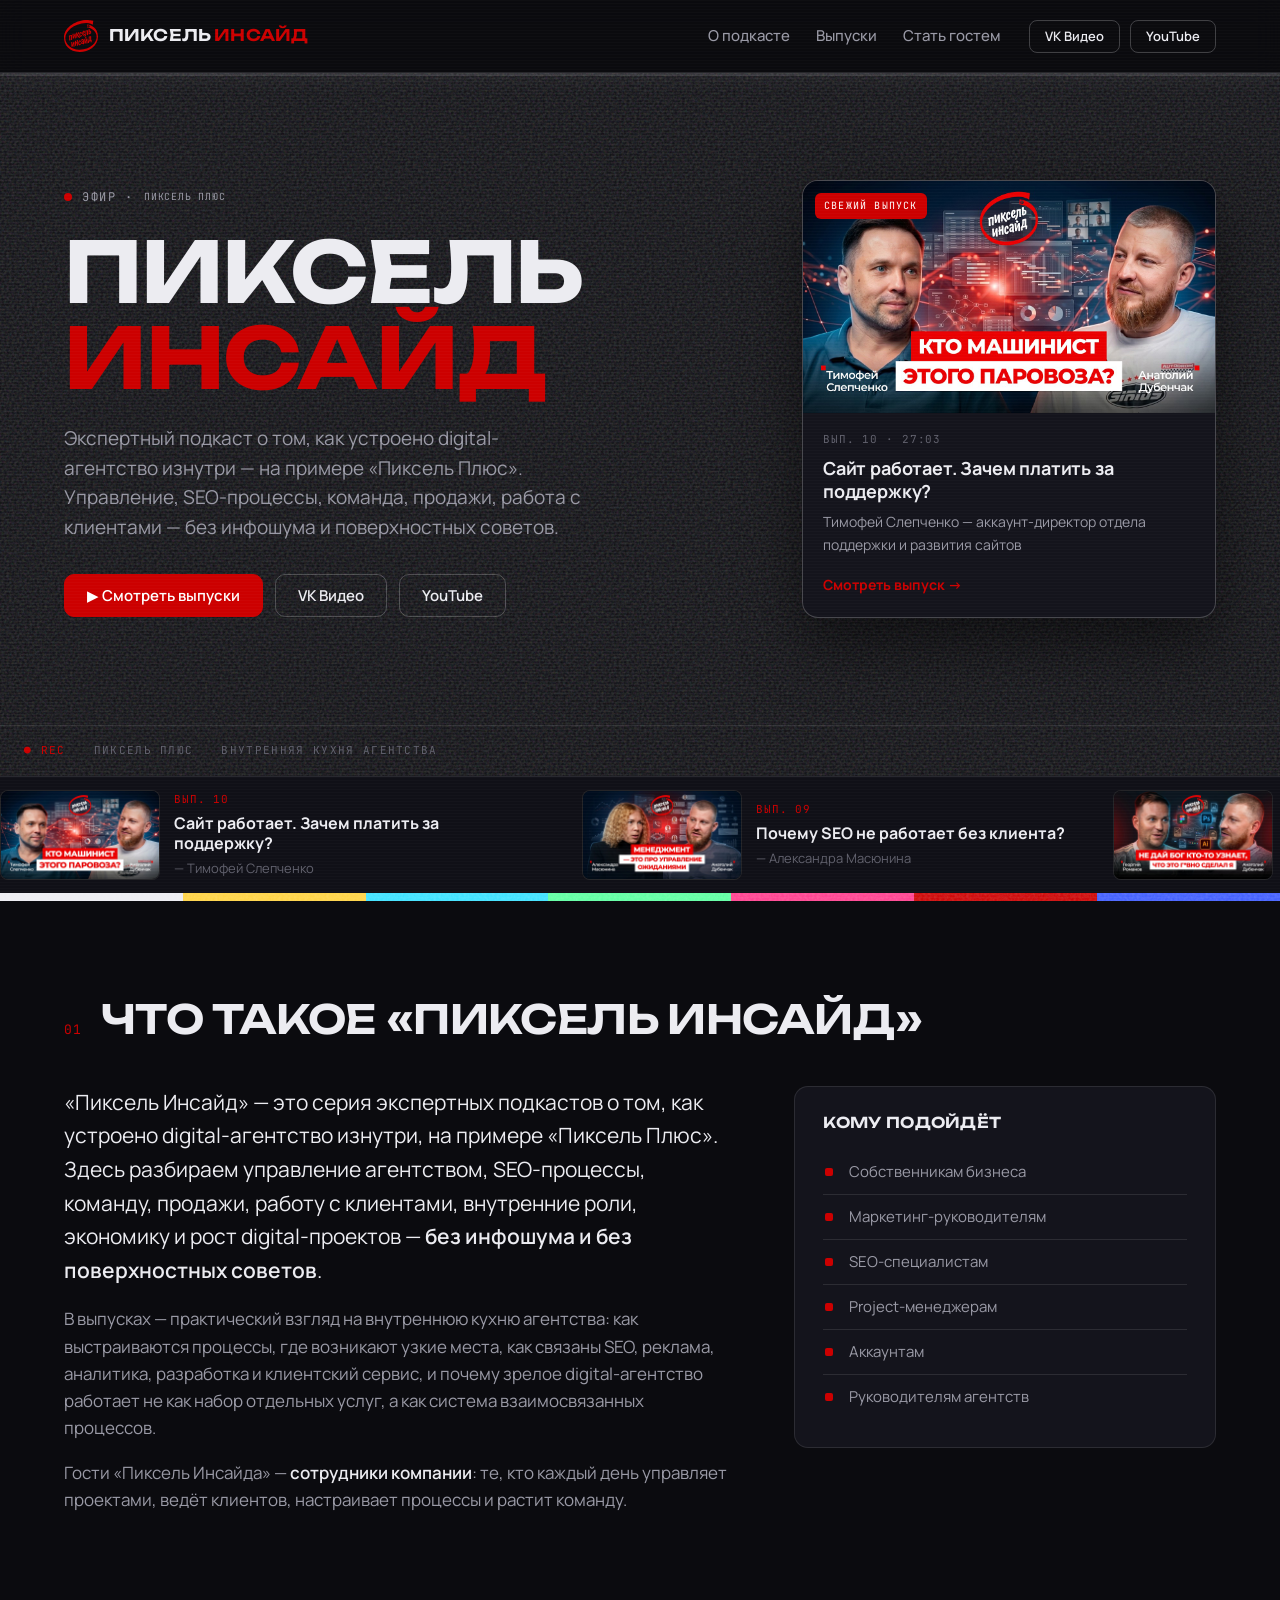
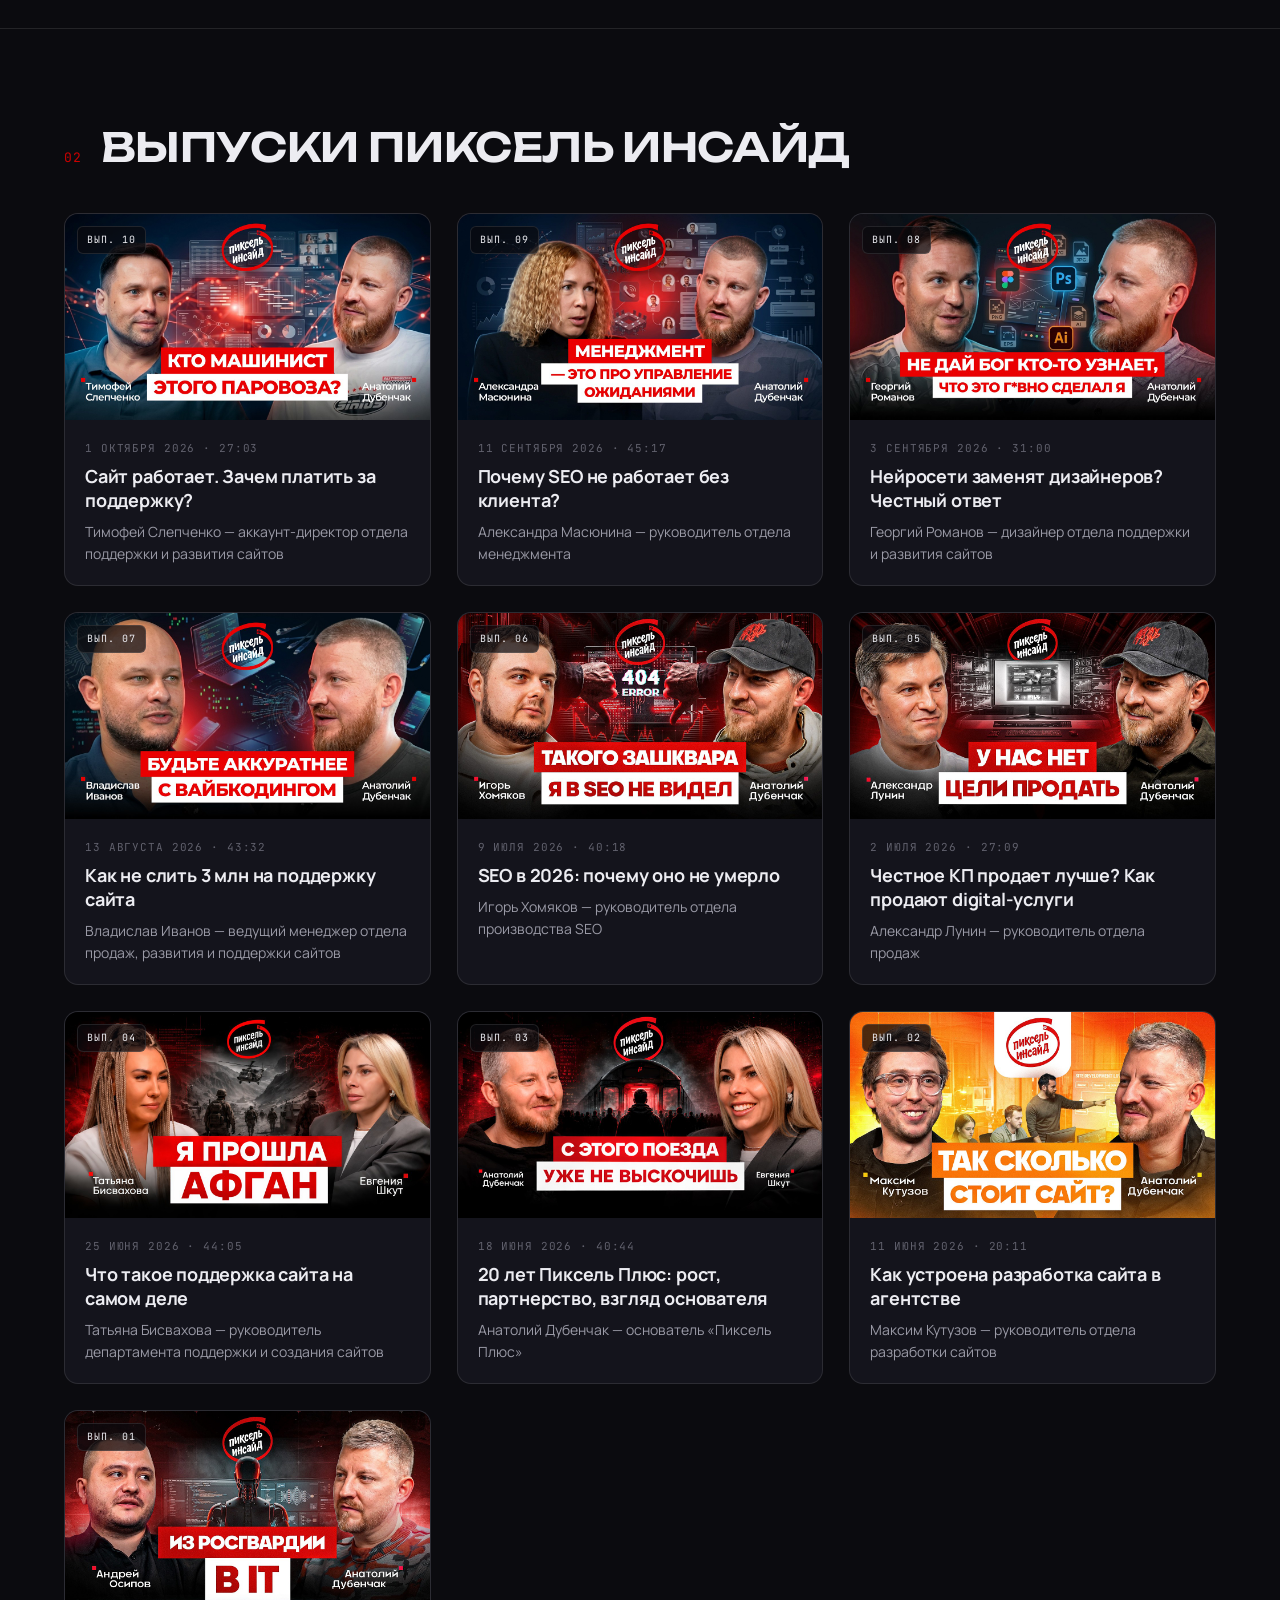
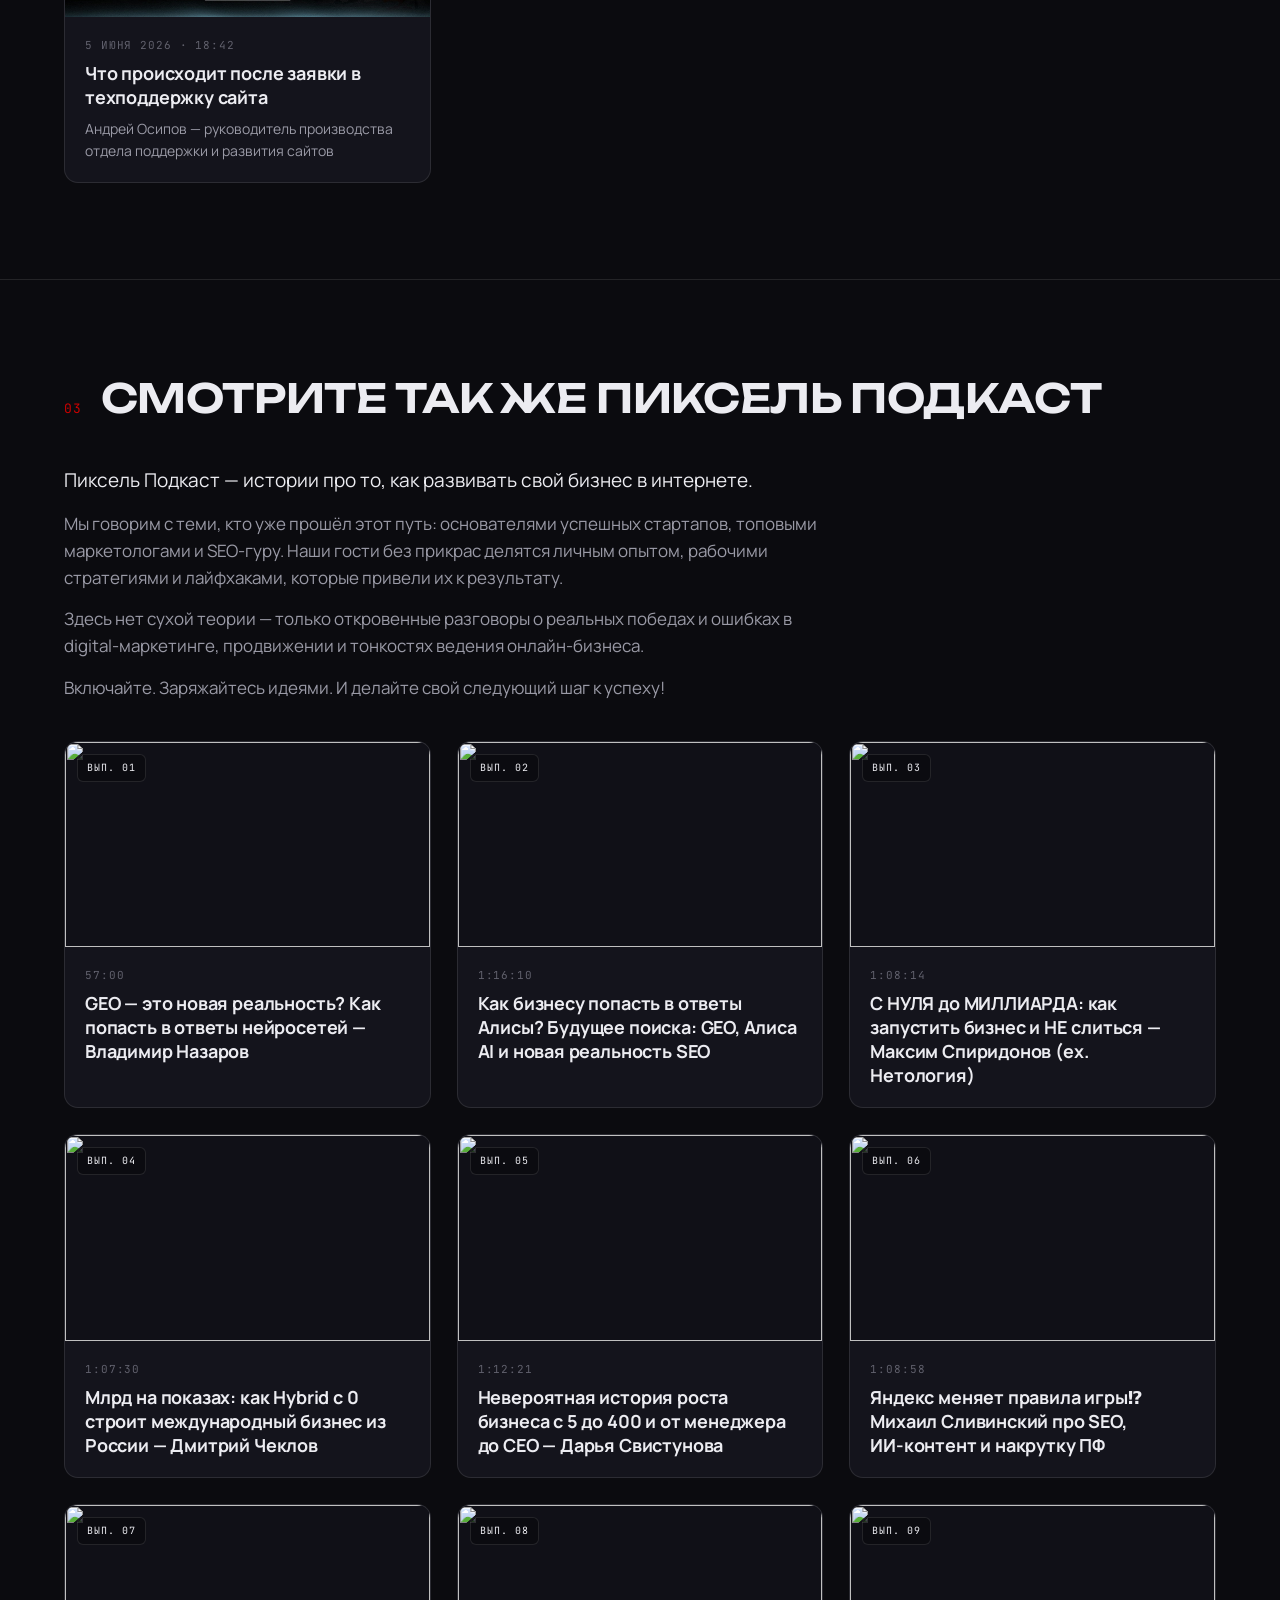
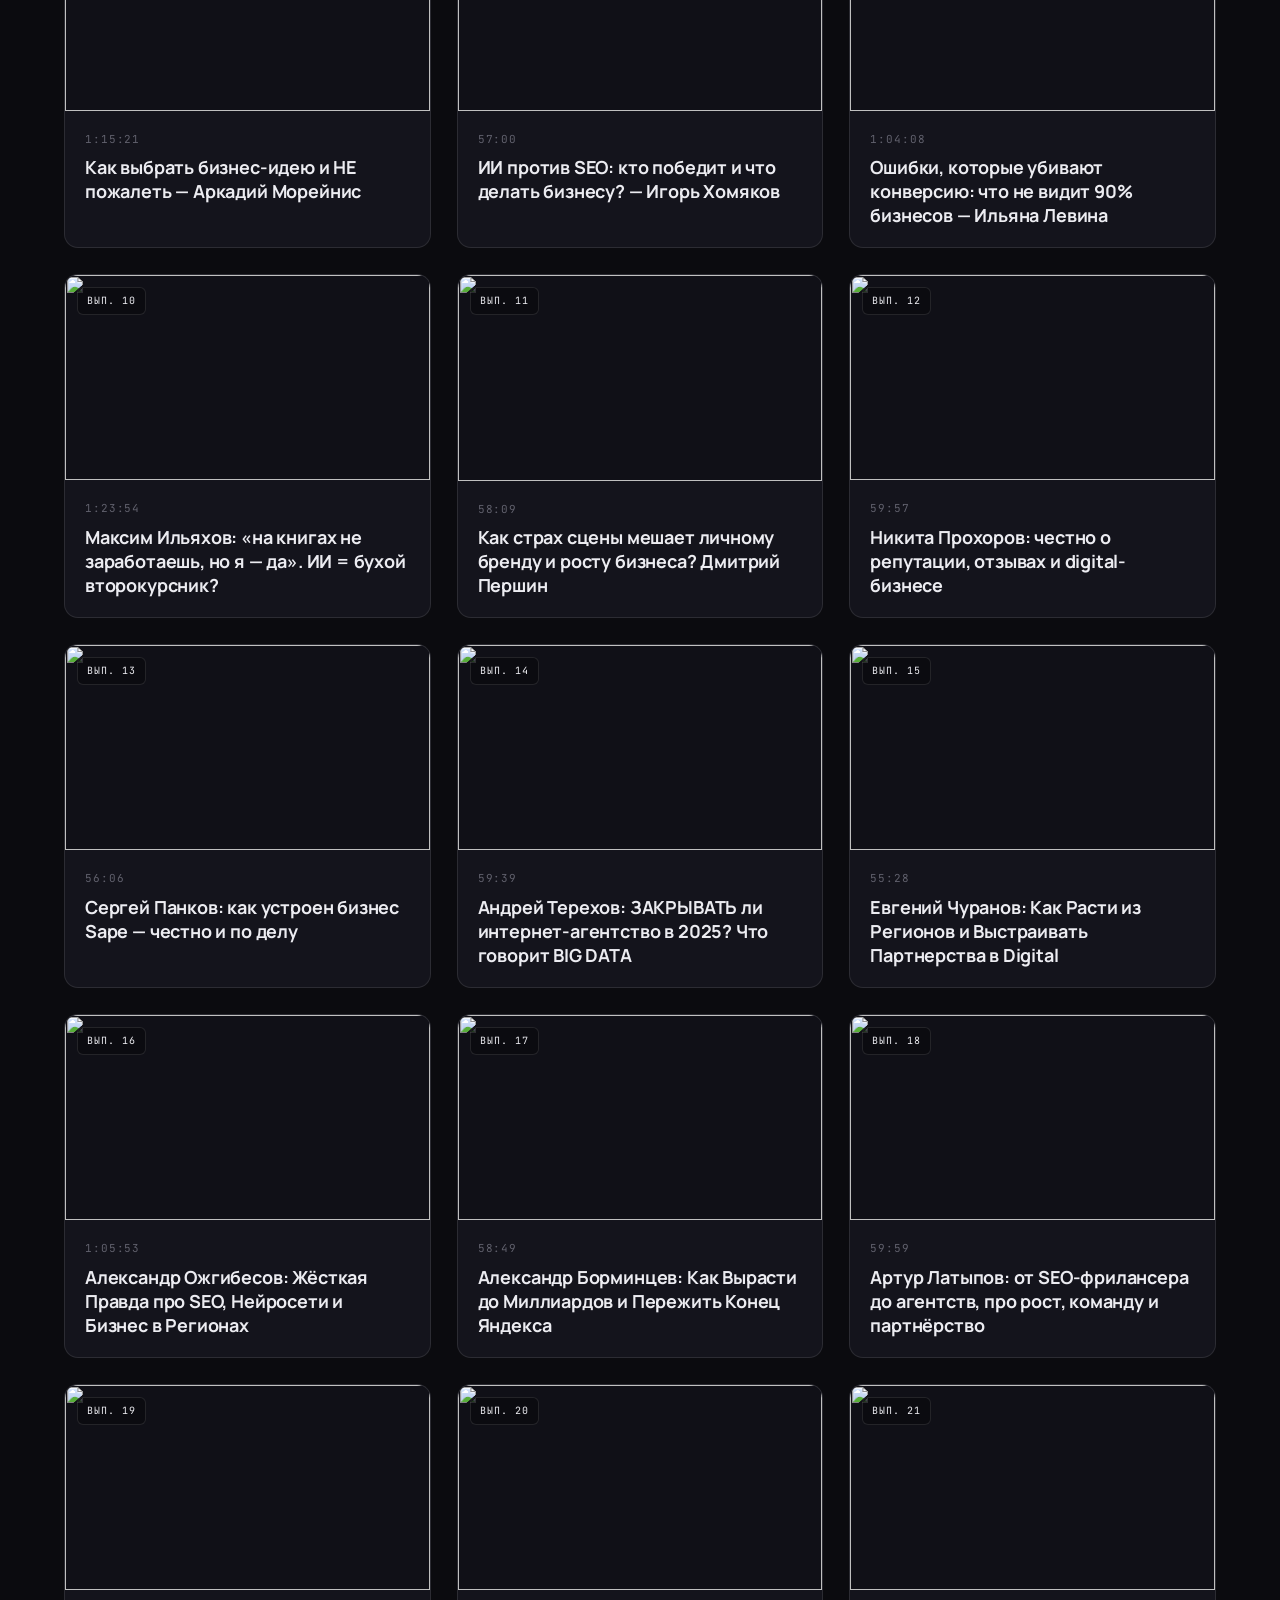
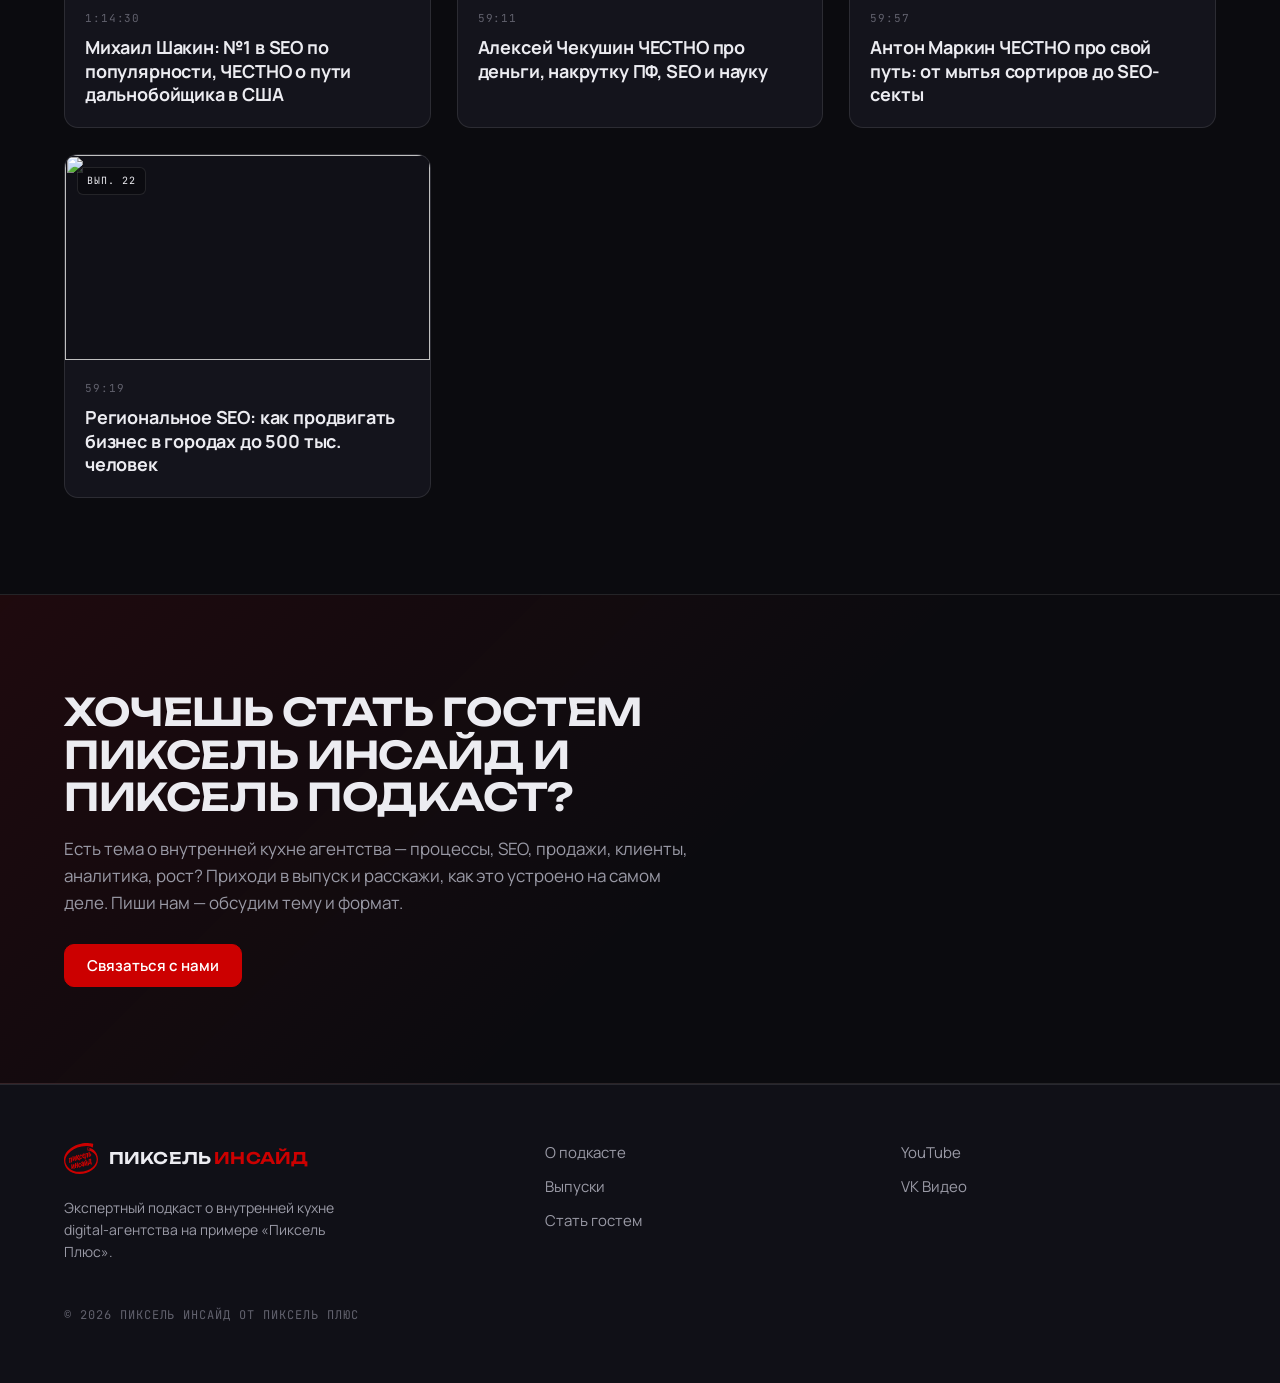
==== commit 4c936f64: "Заголовок блока: гость Инсайд и Подкаст" ====
--- a/index.html
+++ b/index.html
@@ -139,7 +139,7 @@
     <section class="section section--accent" id="guest">
       <div class="container">
         <div class="guest">
-          <h2 class="guest__title">Хочешь стать гостем Пиксель Инсайд?</h2>
+          <h2 class="guest__title">Хочешь стать гостем Пиксель Инсайд и Пиксель Подкаст?</h2>
           <p class="guest__text">Есть тема о внутренней кухне агентства — процессы, SEO, продажи, клиенты, аналитика, рост? Приходи в выпуск и расскажи, как это устроено на самом деле. Пиши нам — обсудим тему и формат.</p>
           <div class="guest__actions">
             <a class="btn btn--primary" href="https://pixelplus.ru/" target="_blank" rel="noopener">Связаться с нами</a>
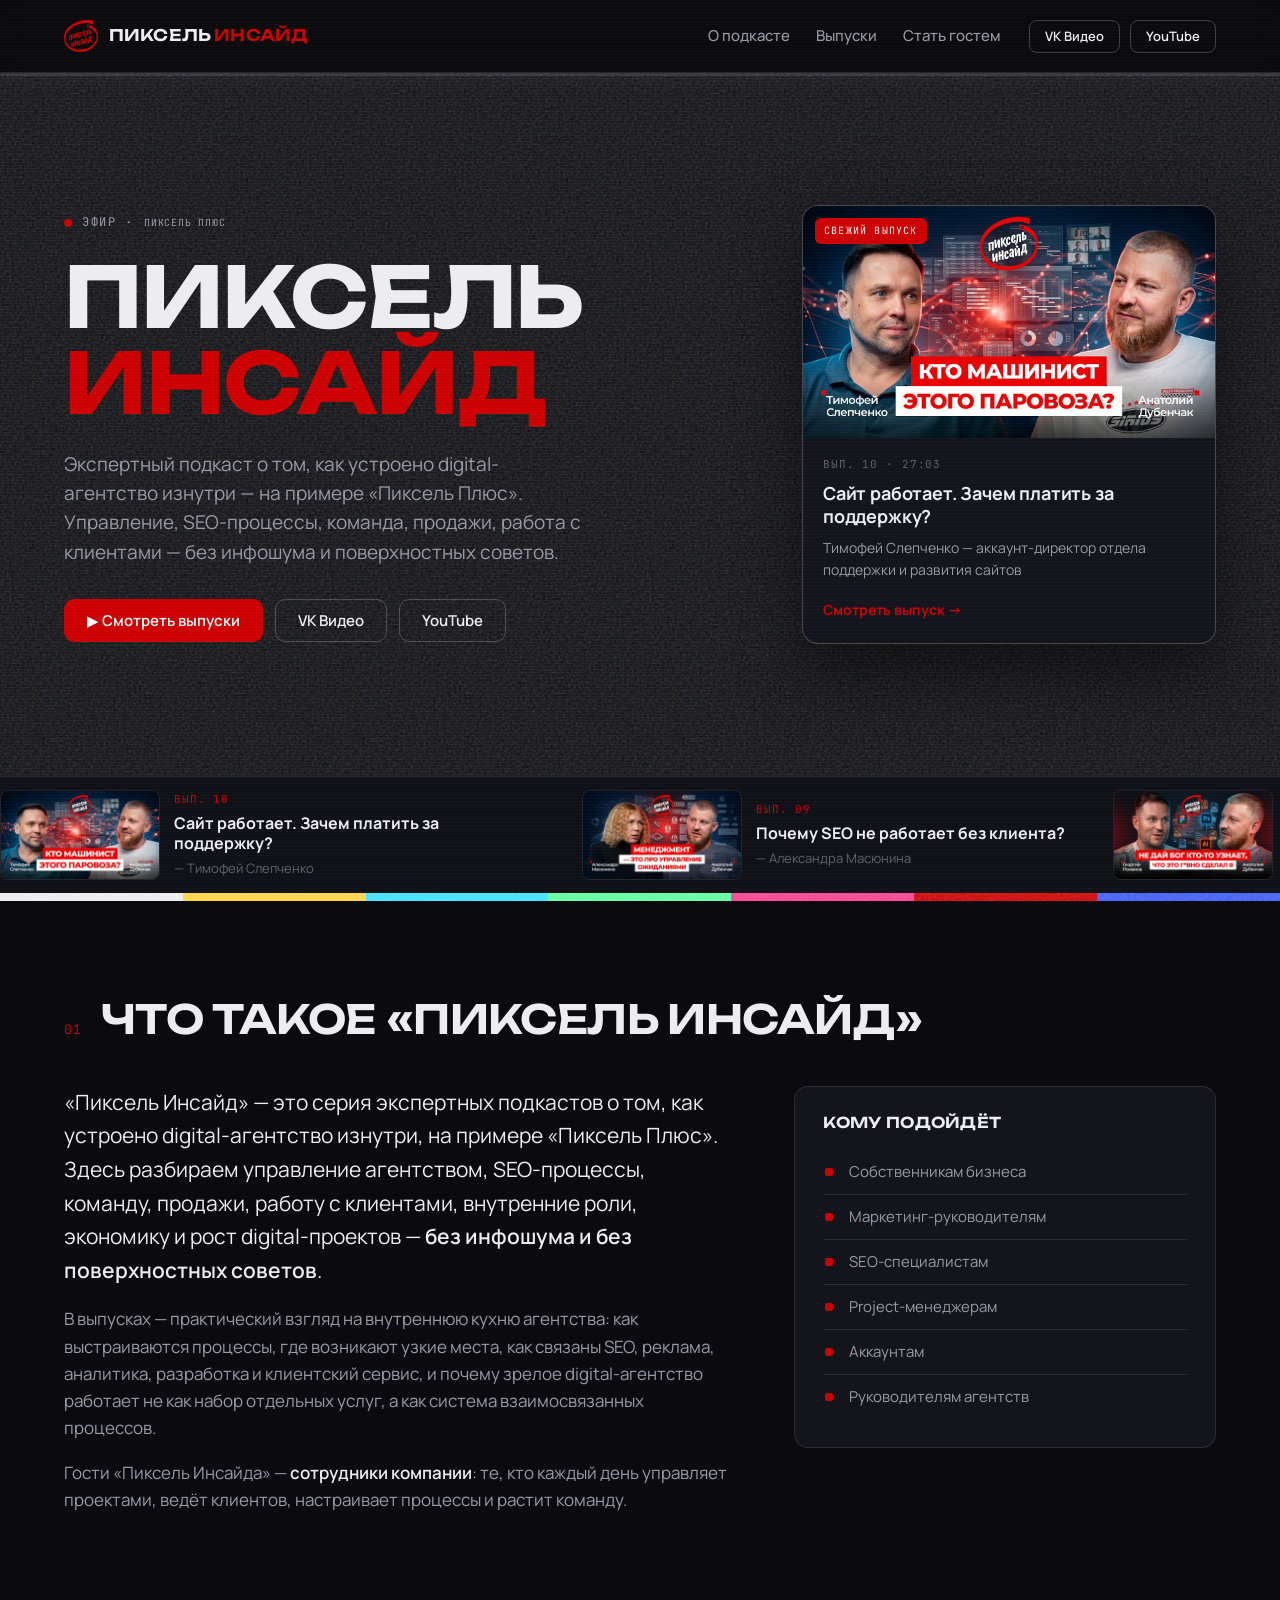
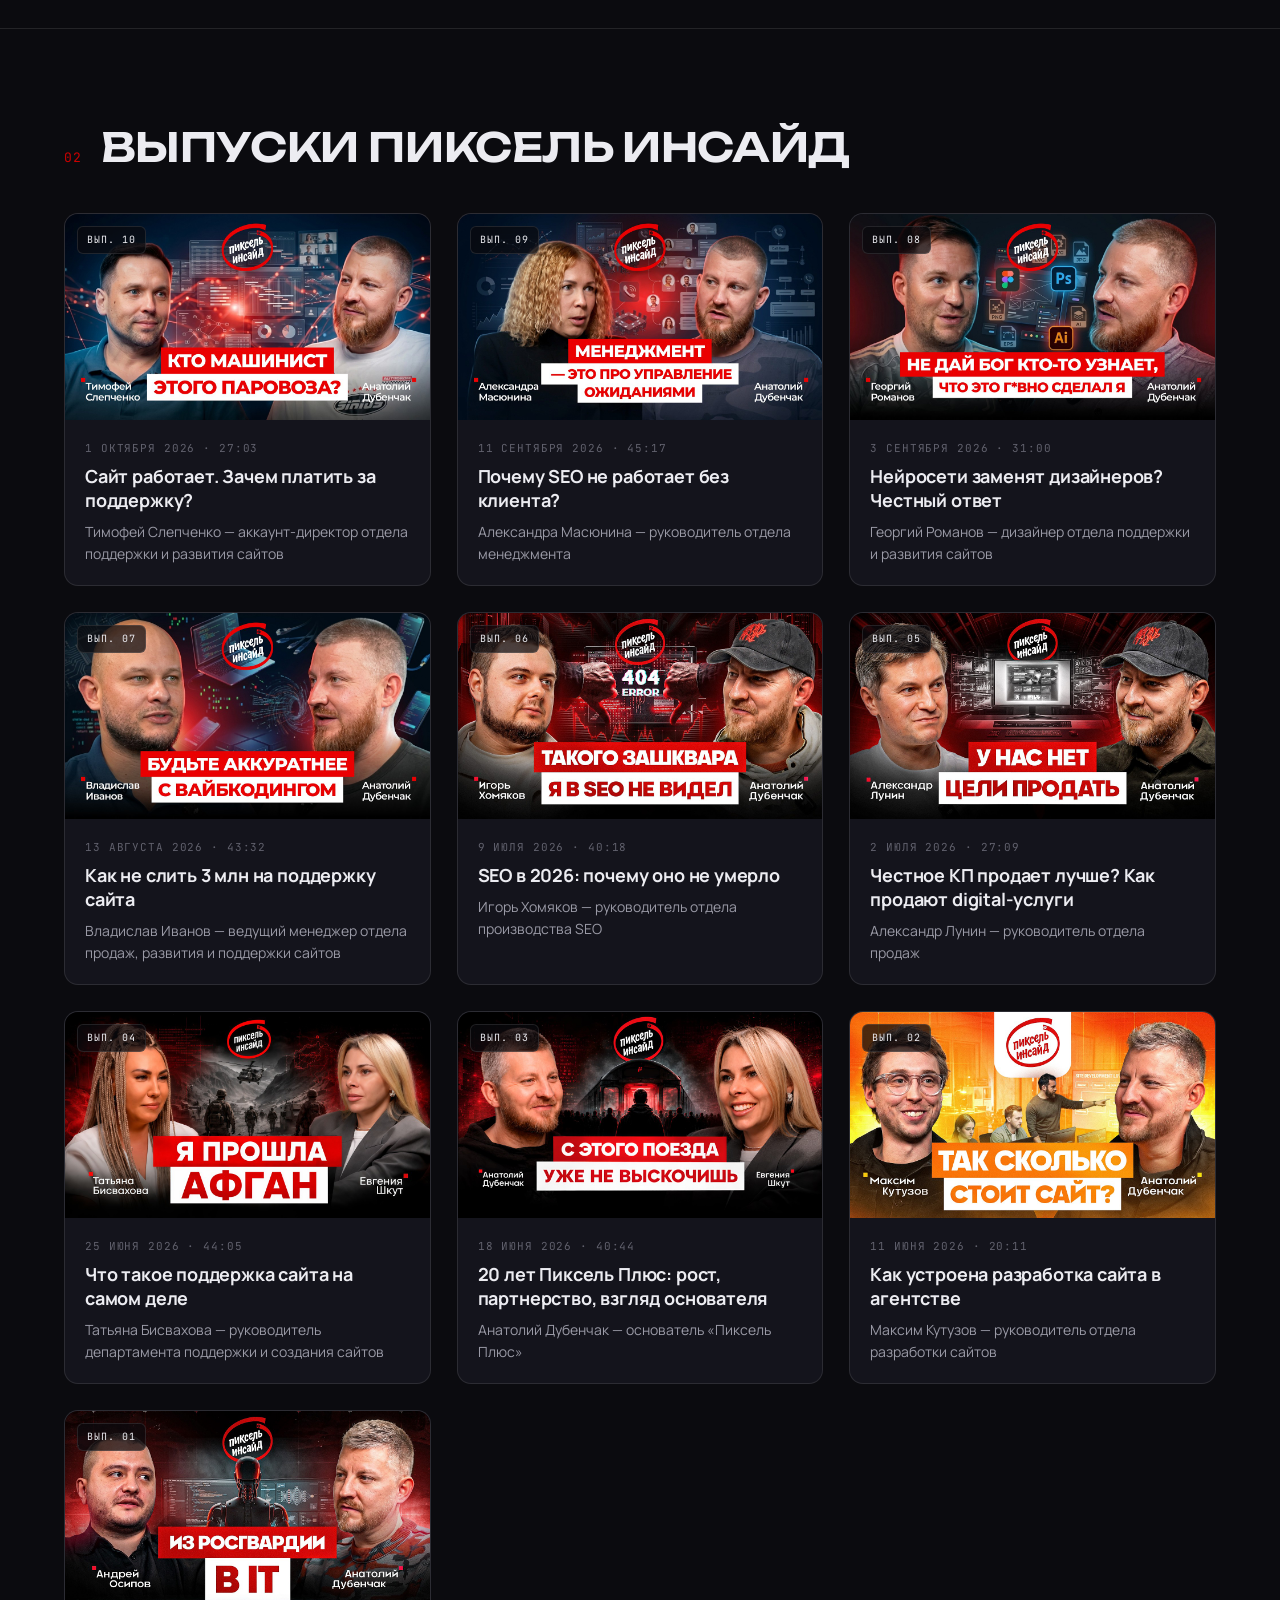
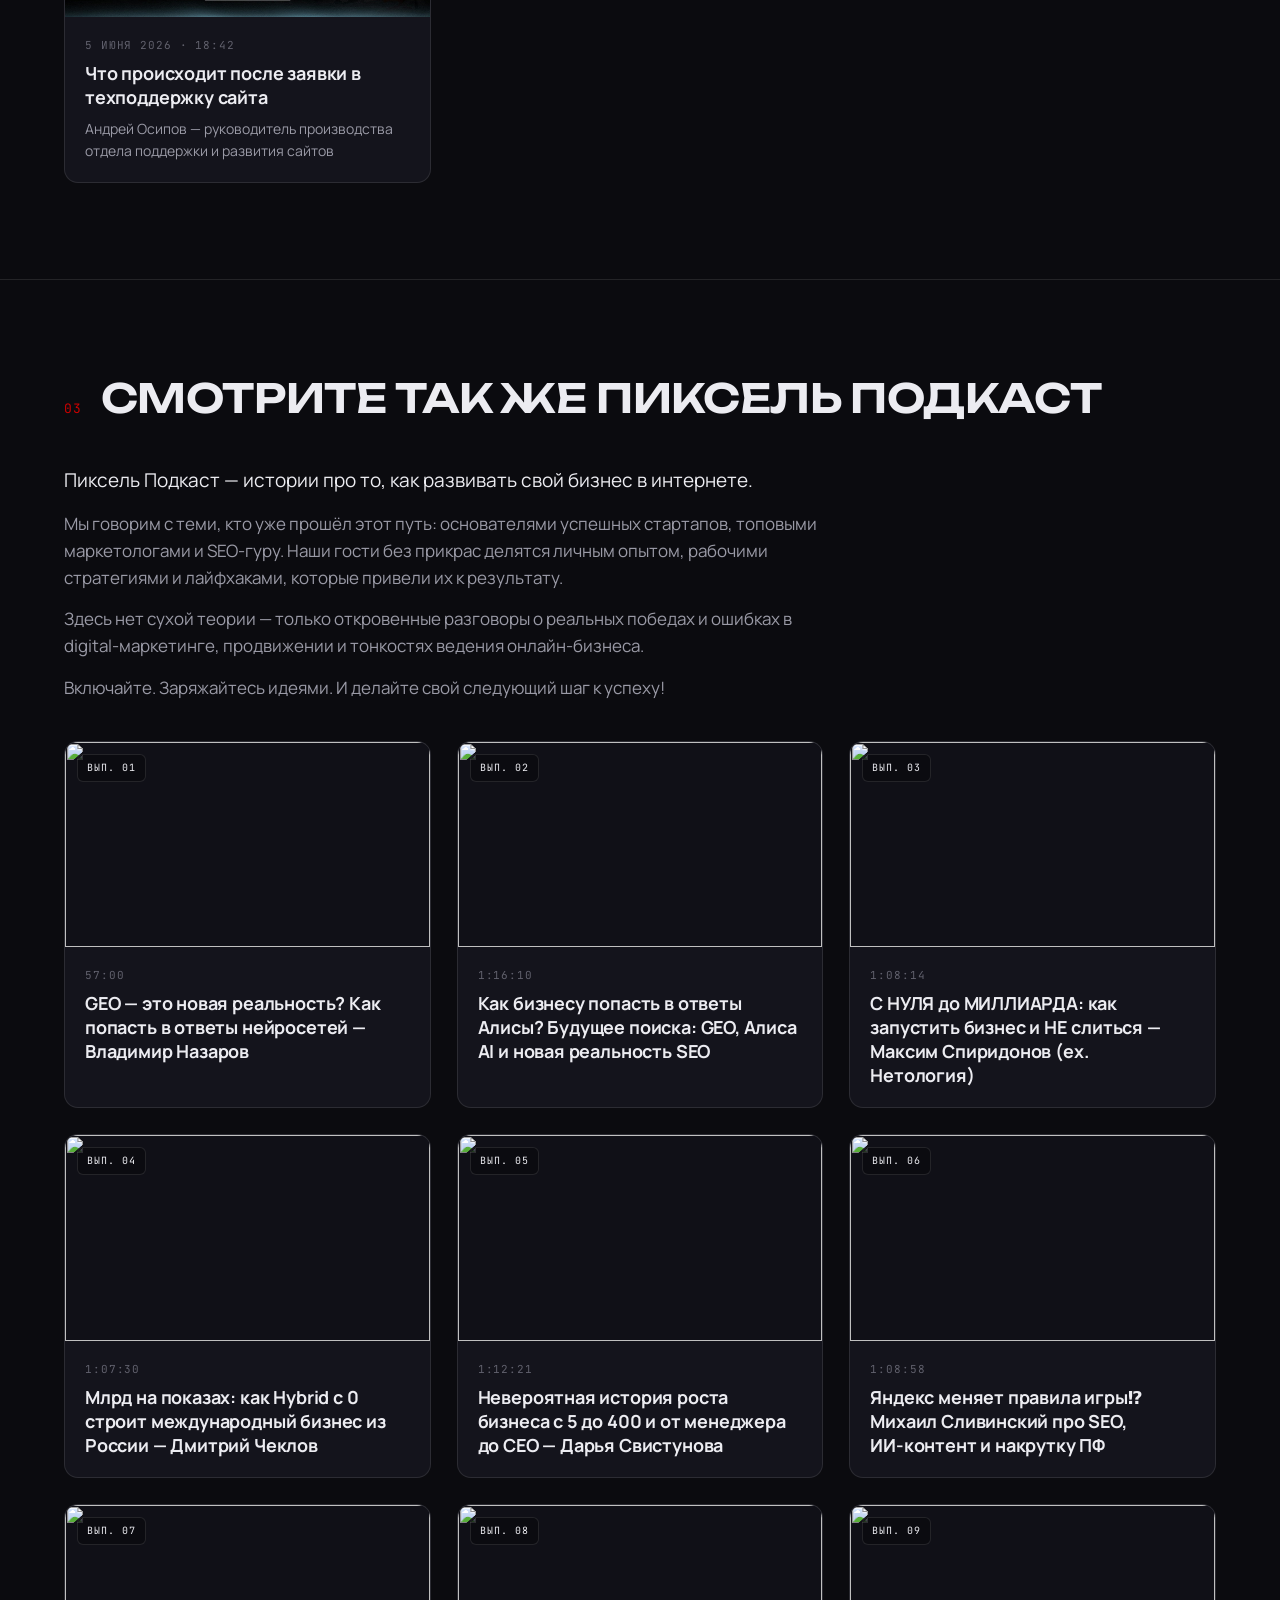
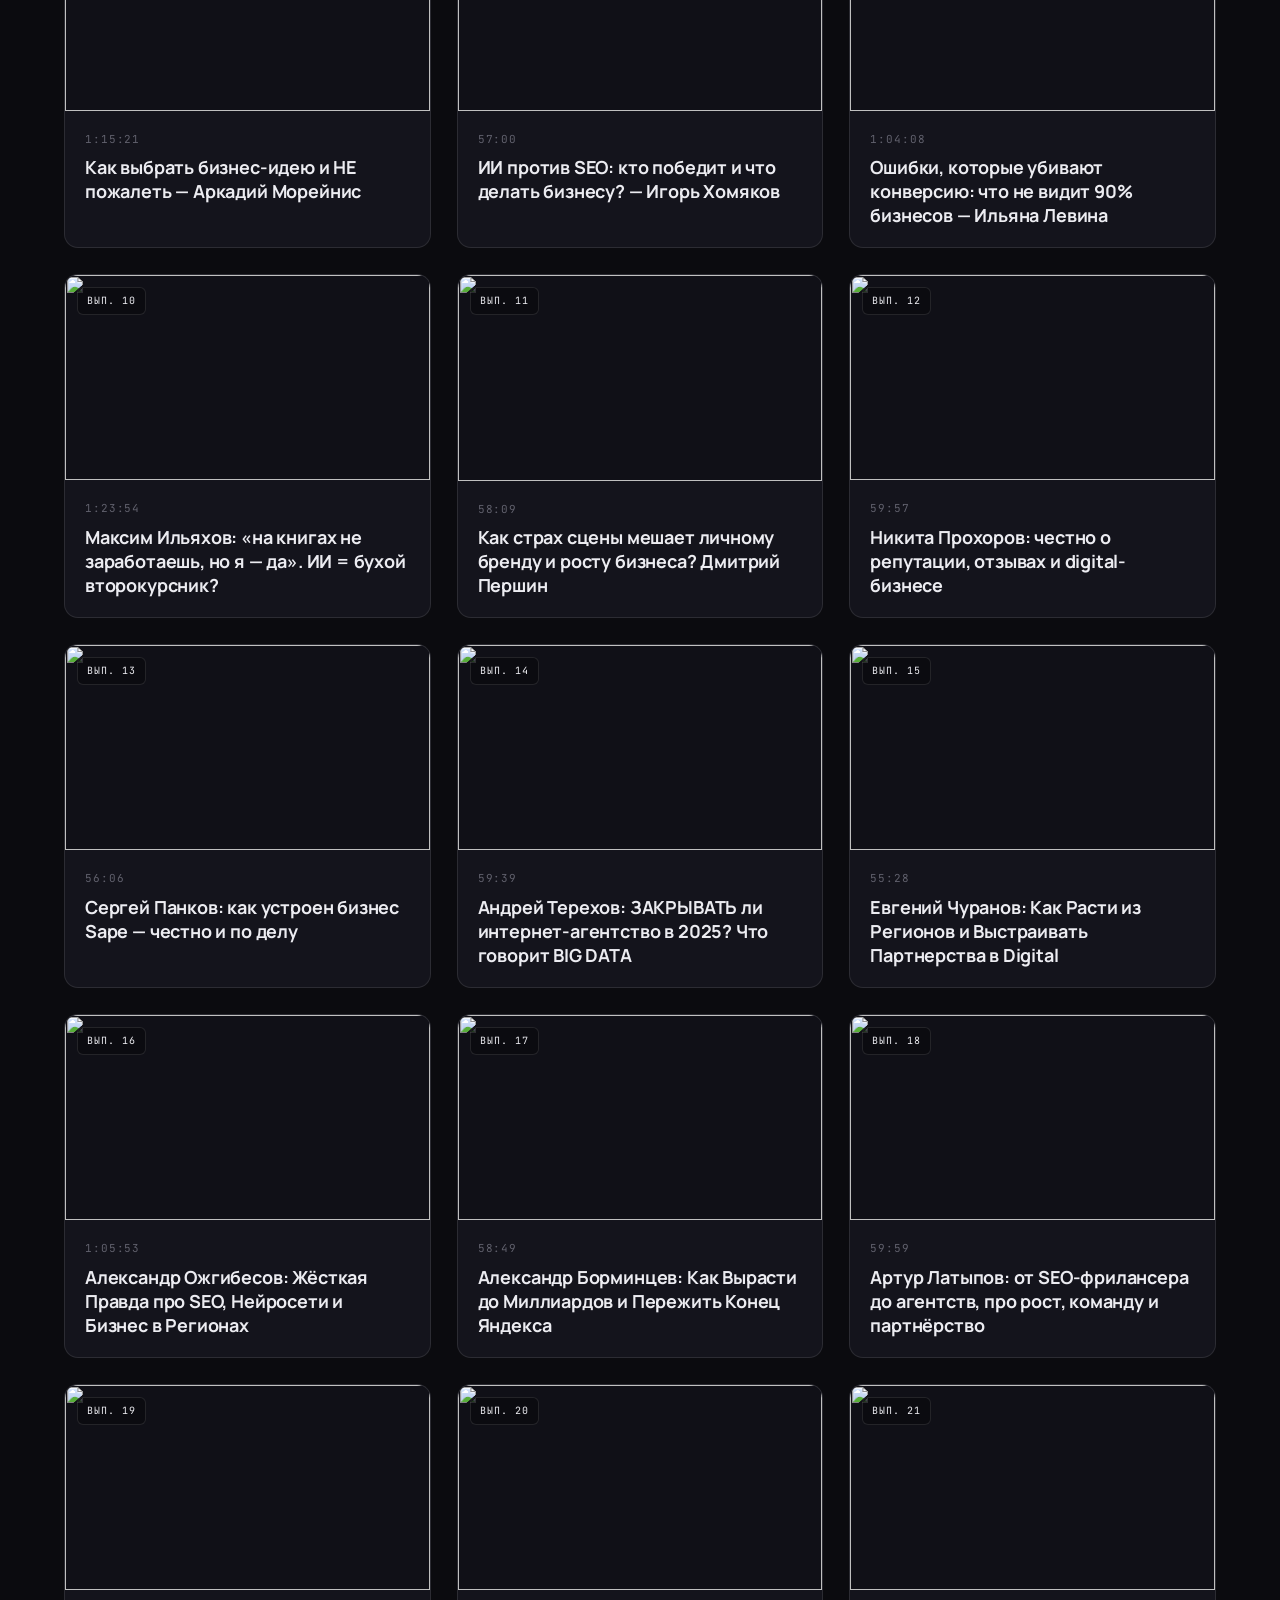
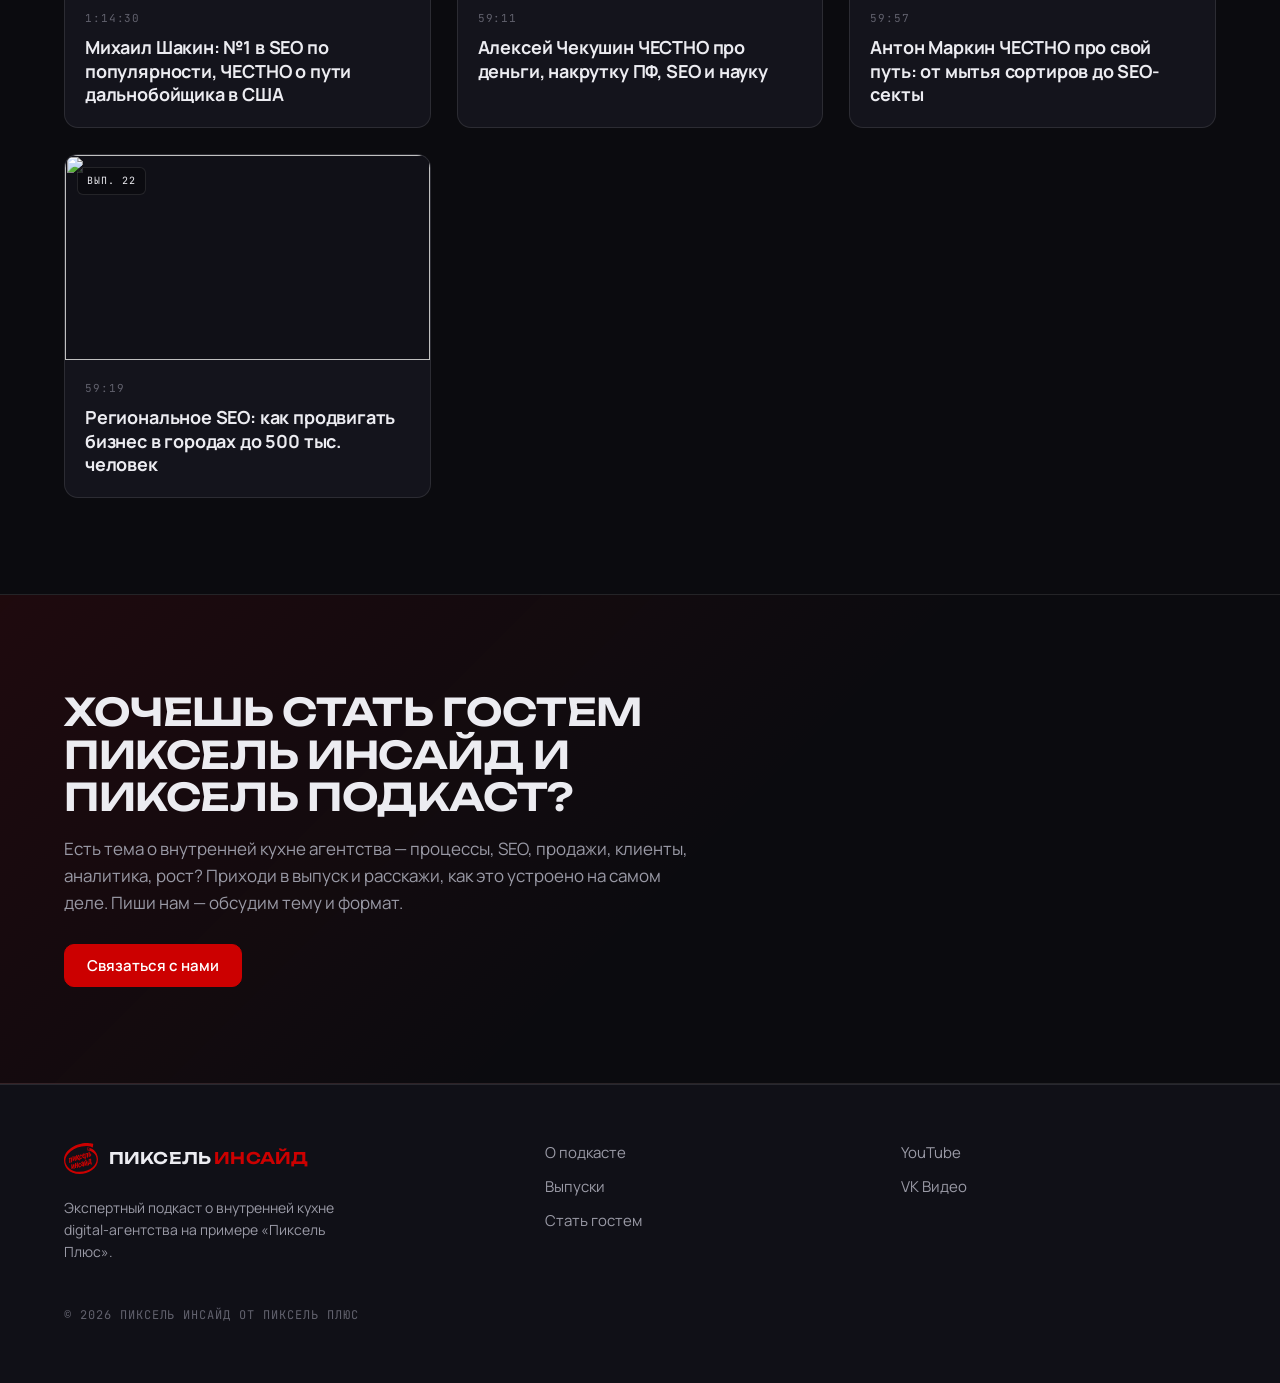
==== commit 528c80c3: "Убрана строка ● REC / Пиксель Плюс / Внутренняя кухня" ====
--- a/index.html
+++ b/index.html
@@ -69,11 +69,6 @@
         <div class="hero__media">
           <div class="hero-latest" data-hero-episode></div>
         </div>
-      </div>
-      <div class="hero__meta">
-        <span class="rec">● REC</span>
-        <span>Пиксель Плюс</span>
-        <span>Внутренняя кухня агентства</span>
       </div>
       <div class="hero-ticker" data-hero-ticker></div>
       <div class="hero__bars" aria-hidden="true"></div>
--- a/assets/css/style.css
+++ b/assets/css/style.css
@@ -433,7 +433,6 @@
   display: flex;
   gap: 28px;
   padding: 16px var(--gutter);
-  border-top: 1px solid var(--line);
   color: var(--dim);
   font-family: var(--font-mono);
   font-size: 11px;
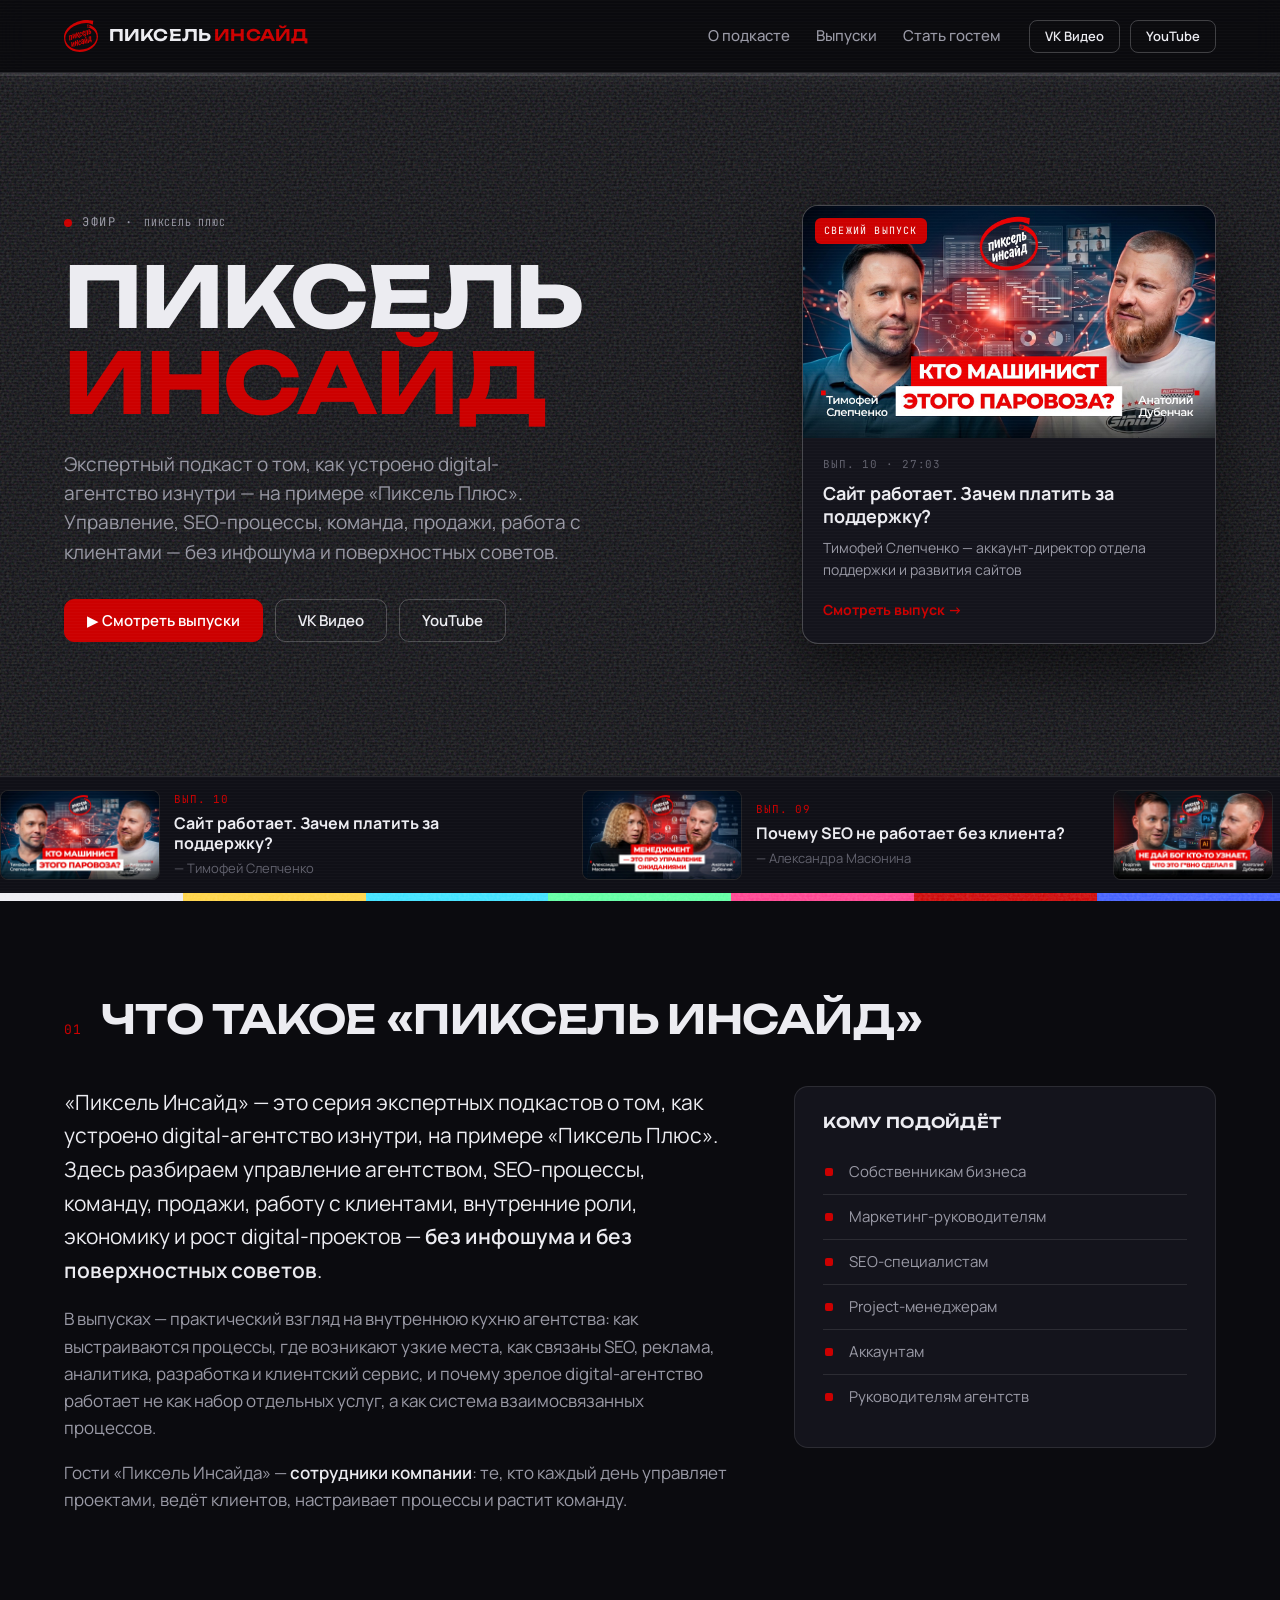
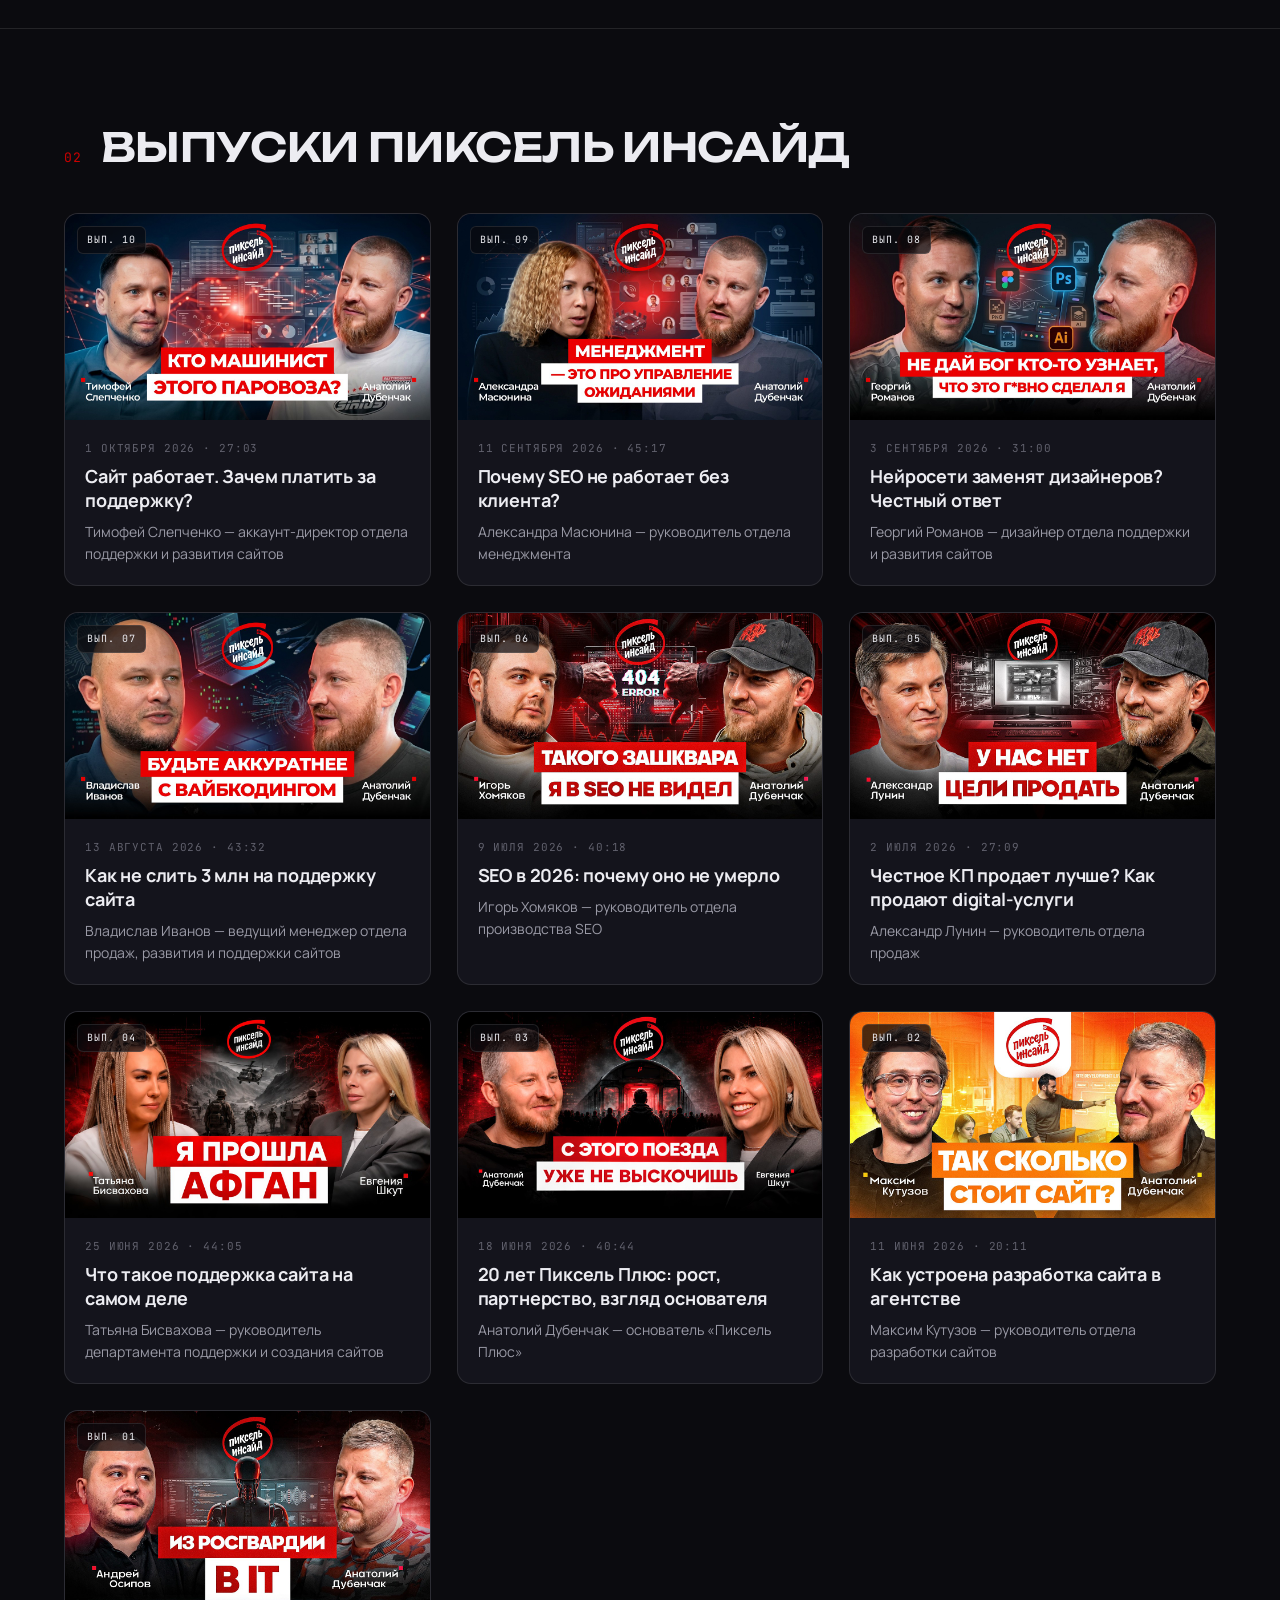
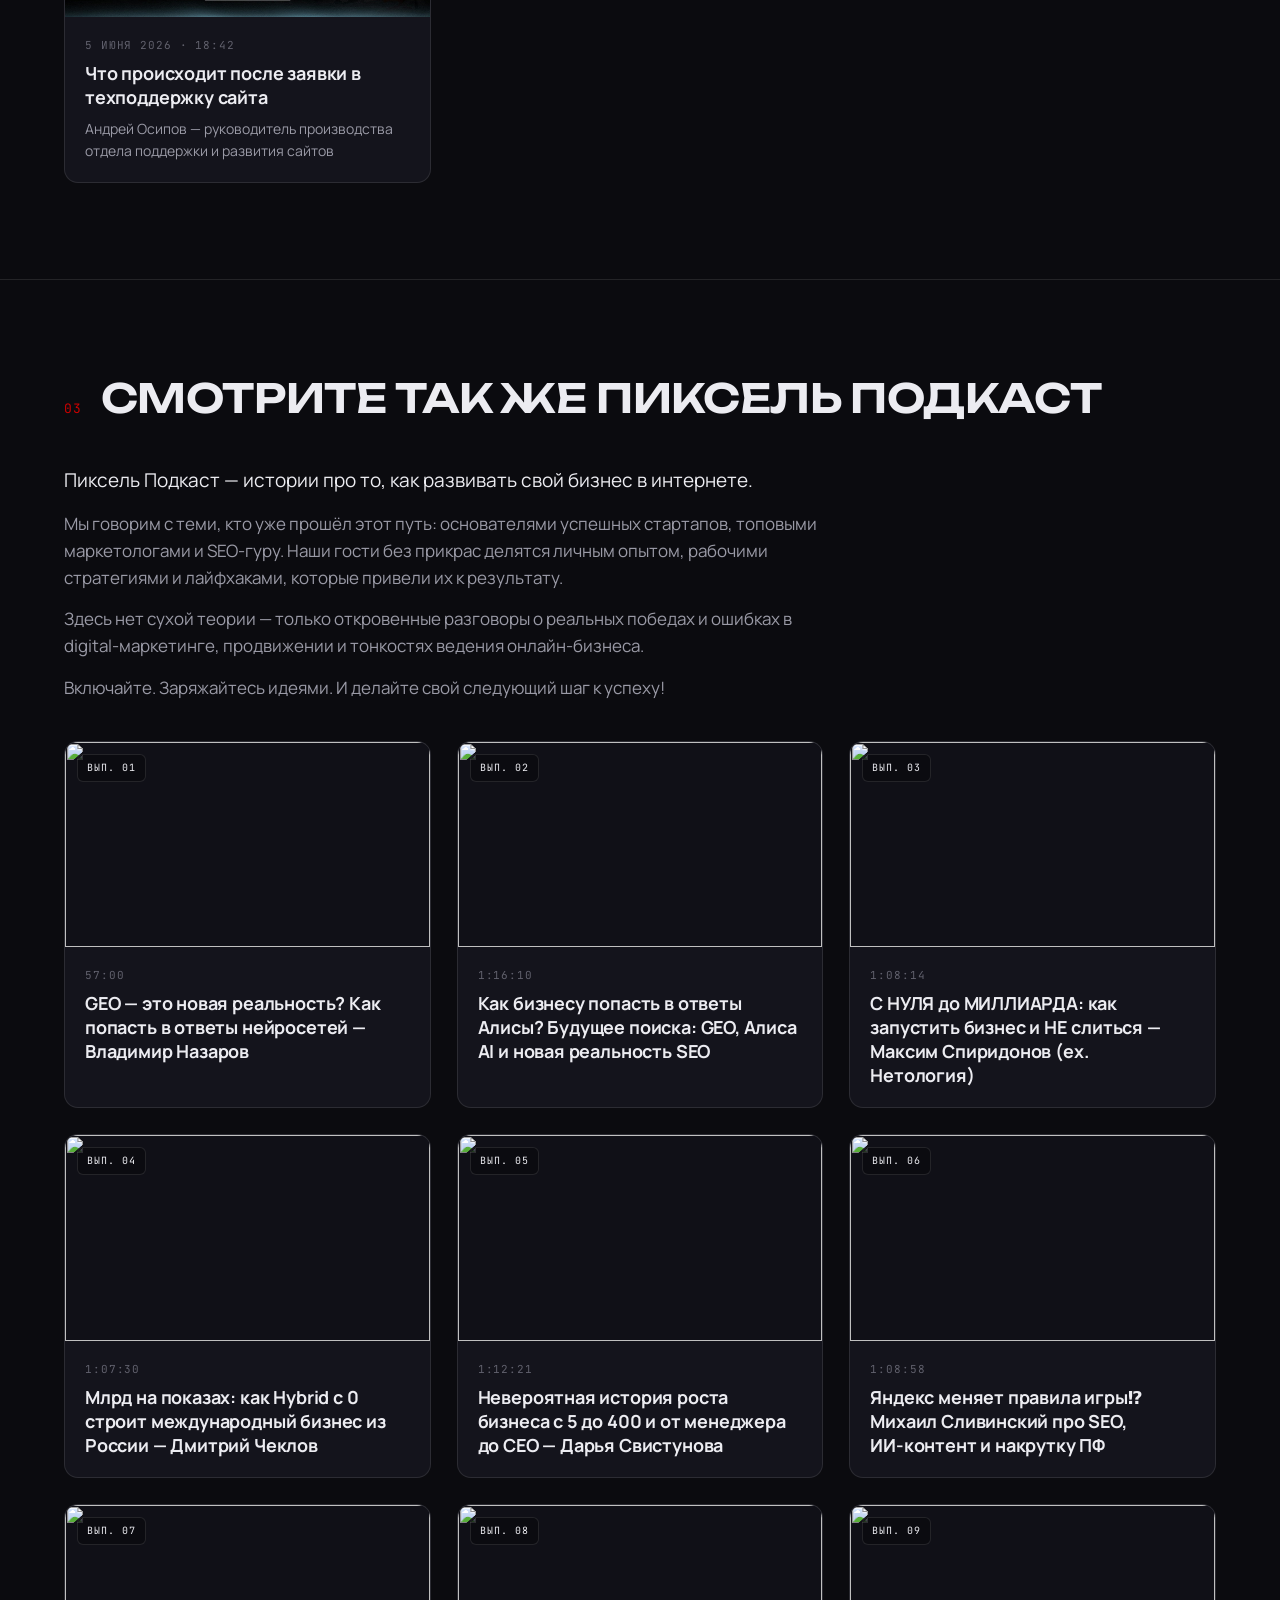
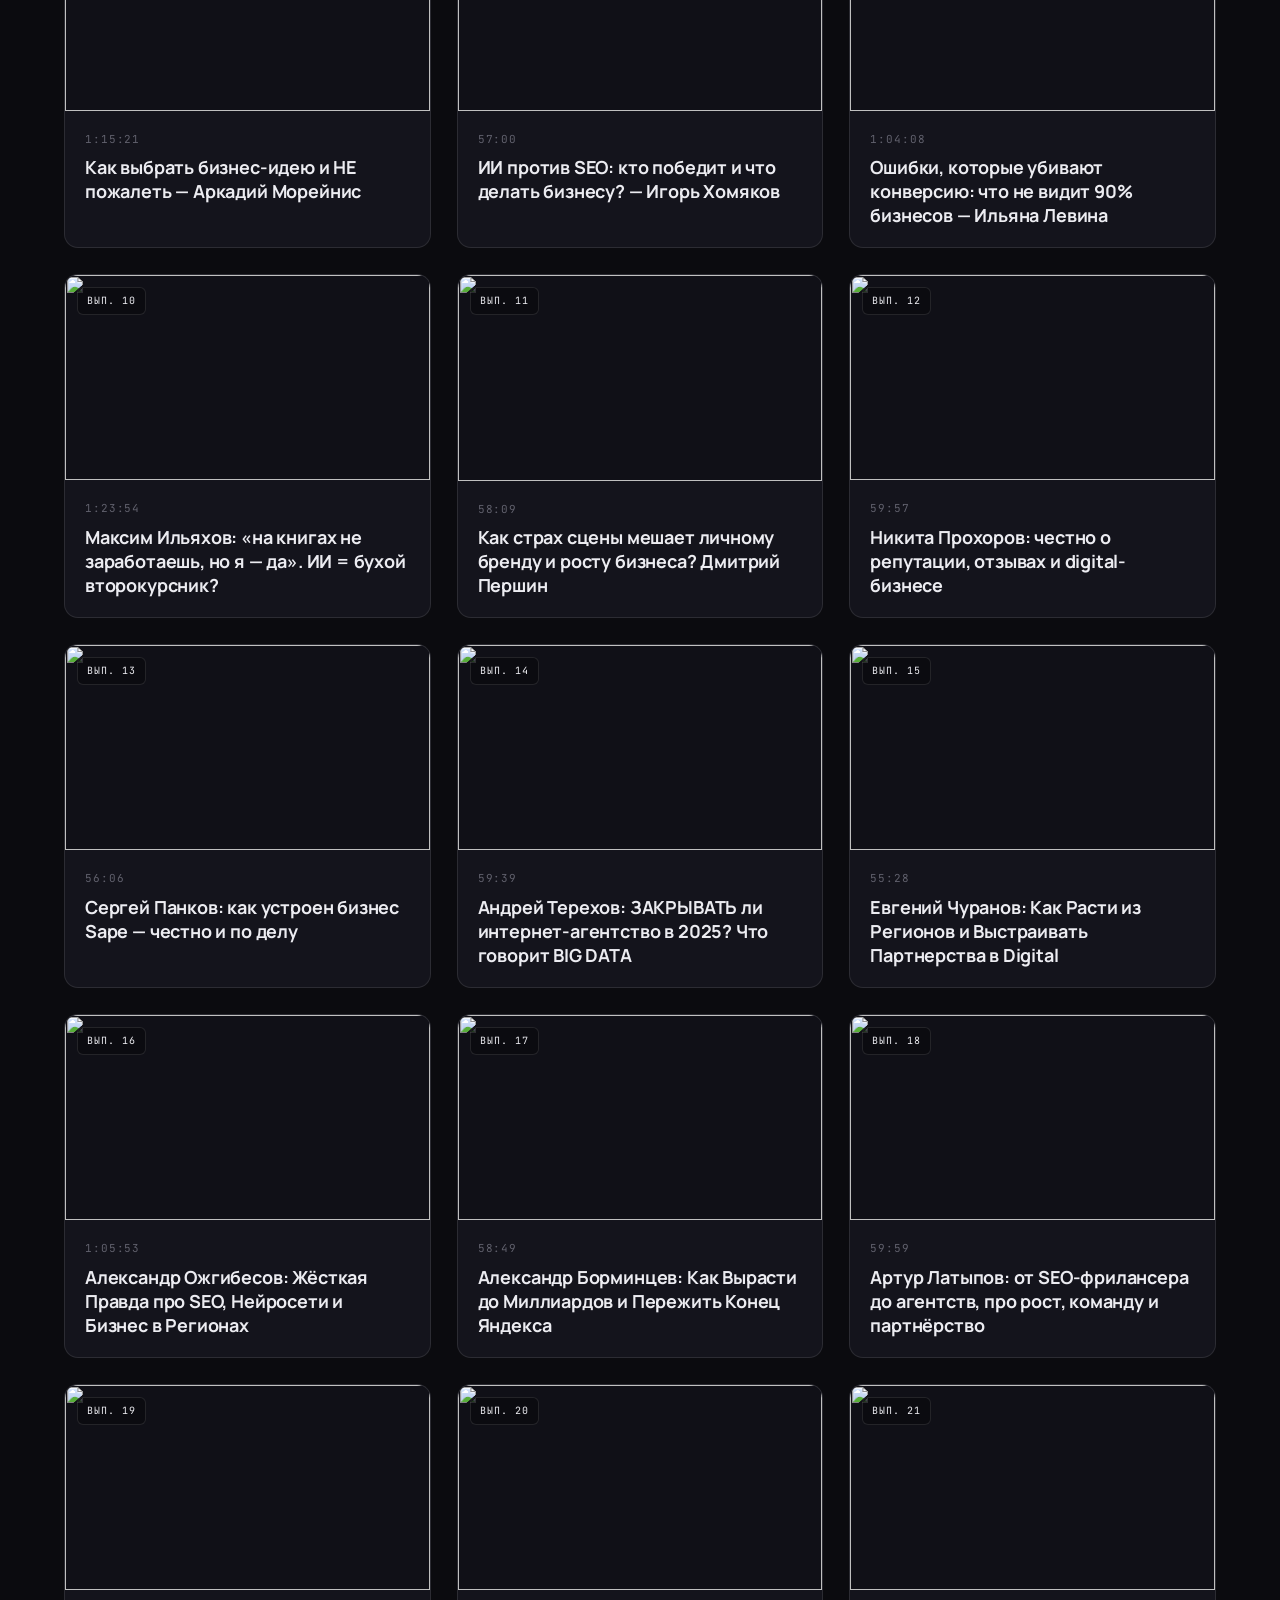
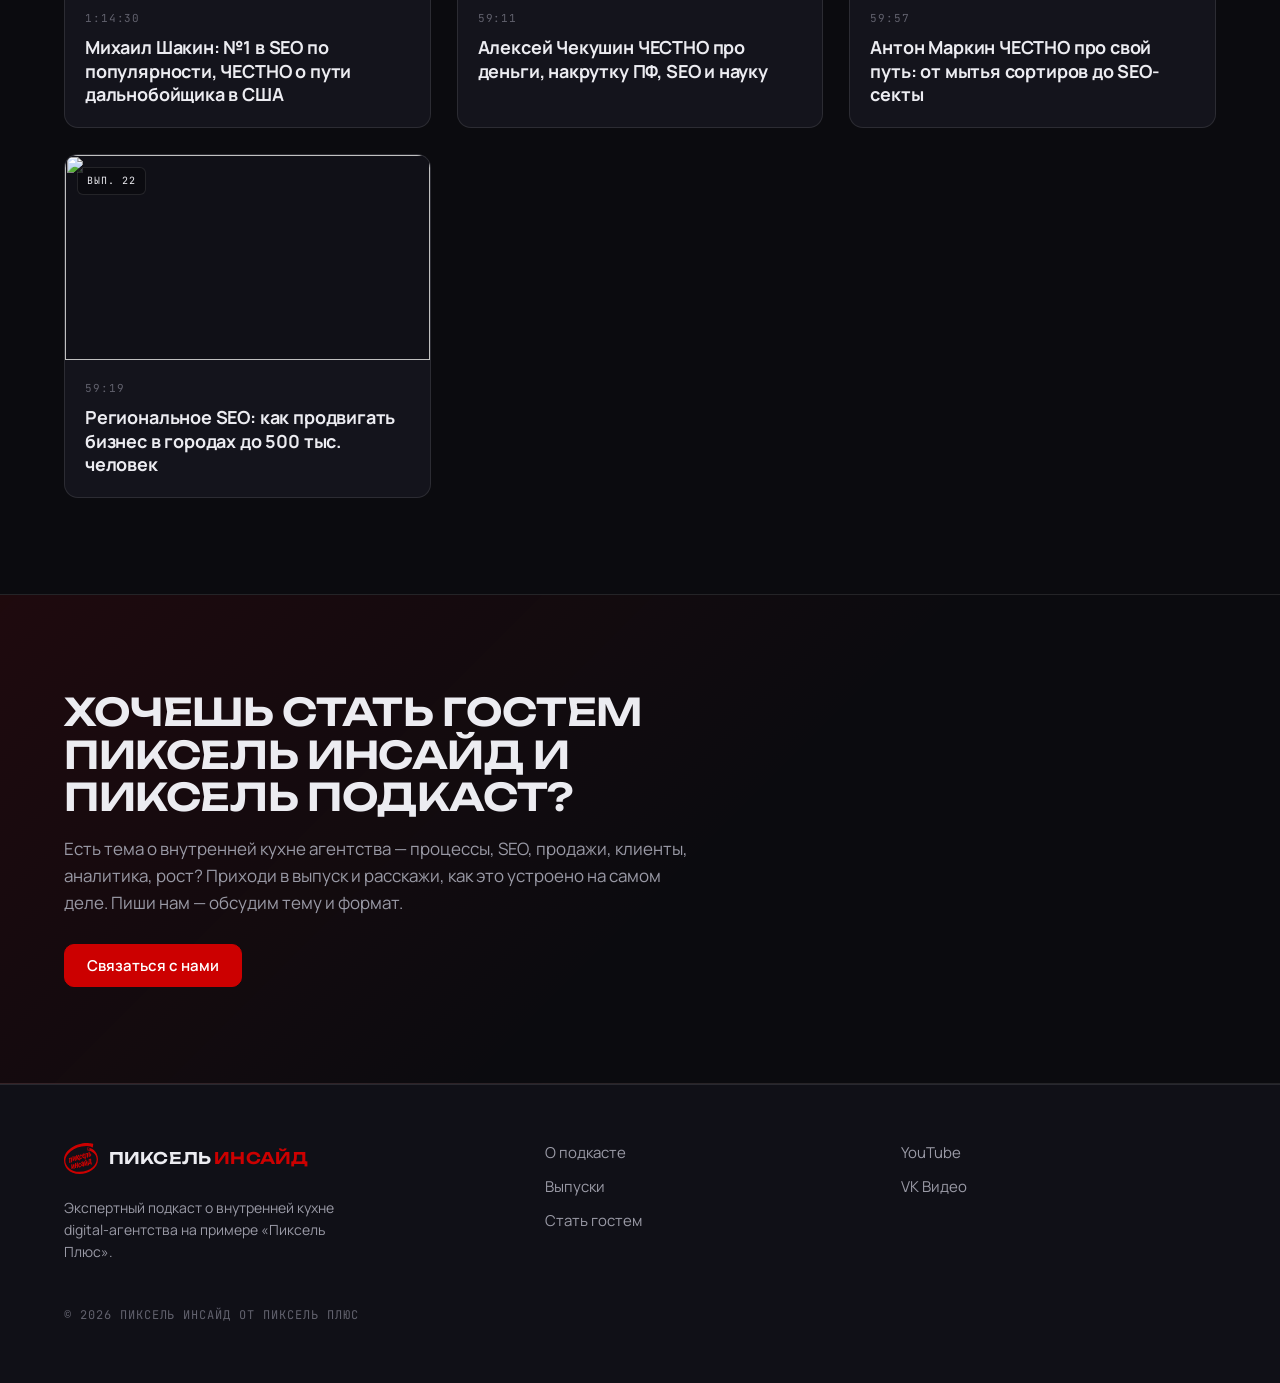
==== commit eb208fa7: "Добавлен код Яндекс.Метрики (114212924)" ====
--- a/index.html
+++ b/index.html
@@ -28,12 +28,25 @@
   <link rel="preconnect" href="https://fonts.gstatic.com" crossorigin>
   <link href="https://fonts.googleapis.com/css2?family=JetBrains+Mono:wght@400;500;700&family=Manrope:wght@400;500;600;700;800&family=Unbounded:wght@300;400;500;600;700&display=swap" rel="stylesheet">
   <link rel="stylesheet" href="assets/css/style.css">
+<!-- Yandex.Metrika counter -->
+<script type="text/javascript">
+    (function(m,e,t,r,i,k,a){
+        m[i]=m[i]||function(){(m[i].a=m[i].a||[]).push(arguments)};
+        m[i].l=1*new Date();
+        for (var j = 0; j < document.scripts.length; j++) {if (document.scripts[j].src === r) { return; }}
+        k=e.createElement(t),a=e.getElementsByTagName(t)[0],k.async=1,k.src=r,a.parentNode.insertBefore(k,a)
+    })(window, document,'script','https://mc.yandex.ru/metrika/tag.js?id=114212924', 'ym');
+
+    ym(114212924, 'init', {ssr:true, webvisor:true, clickmap:true, ecommerce:"dataLayer", referrer: document.referrer, url: location.href, accurateTrackBounce:true, trackLinks:true});
+</script>
+<noscript><div><img src="https://mc.yandex.ru/watch/114212924" style="position:absolute; left:-9999px;" alt="" /></div></noscript>
+<!-- /Yandex.Metrika counter -->
 </head>
 <body>
 
   <header class="site-header">
     <div class="container header">
-      <a class="logo" href="index.html" aria-label="Пиксель Инсайд — на главную">
+      <a class="logo" href="/" aria-label="Пиксель Инсайд — на главную">
         <img class="logo__img" src="assets/img/logo-inside.svg" alt="Пиксель Инсайд" width="34" height="34">
         <span class="logo__text">ПИКСЕЛЬ <em>ИНСАЙД</em></span>
       </a>
@@ -147,7 +160,7 @@
   <footer class="site-footer">
     <div class="container footer">
       <div class="footer__brand">
-        <a class="logo" href="index.html" aria-label="Пиксель Инсайд — на главную">
+        <a class="logo" href="/" aria-label="Пиксель Инсайд — на главную">
           <img class="logo__img" src="assets/img/logo-inside.svg" alt="Пиксель Инсайд" width="34" height="34">
           <span class="logo__text">ПИКСЕЛЬ <em>ИНСАЙД</em></span>
         </a>
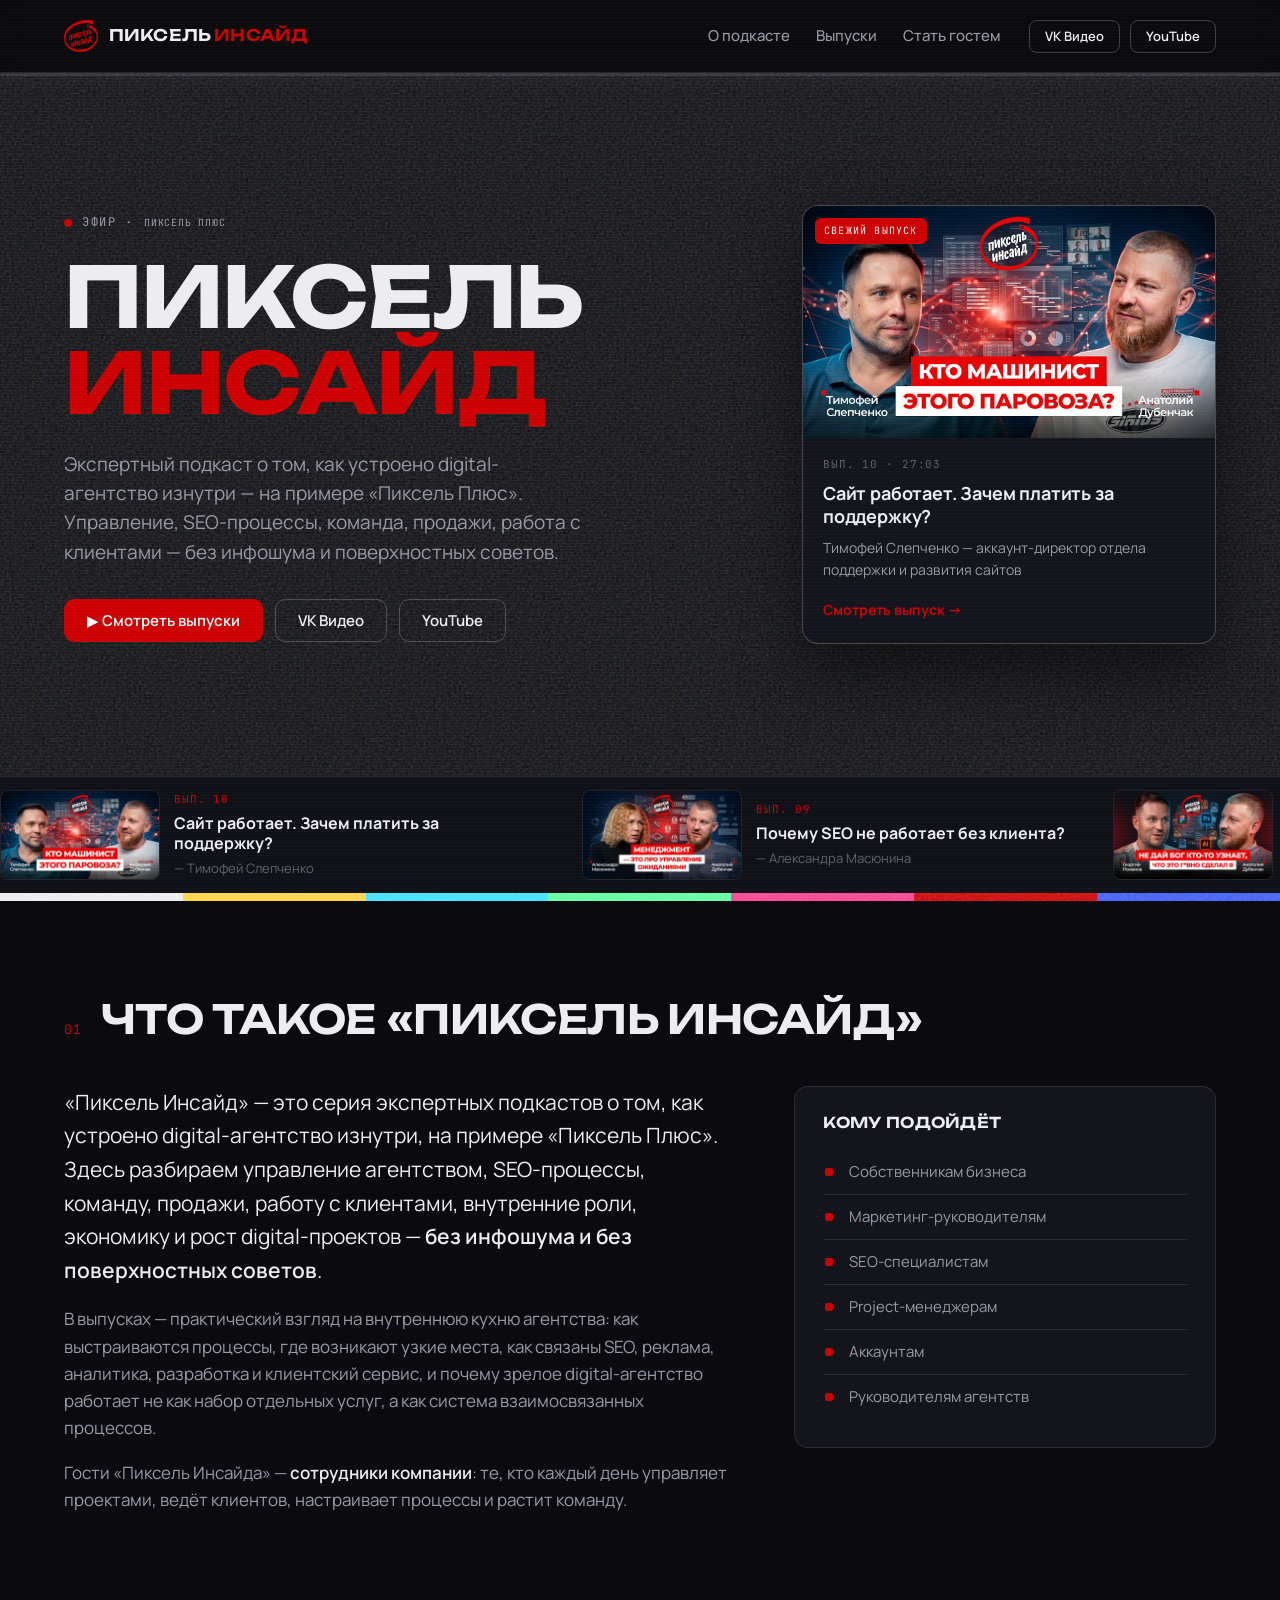
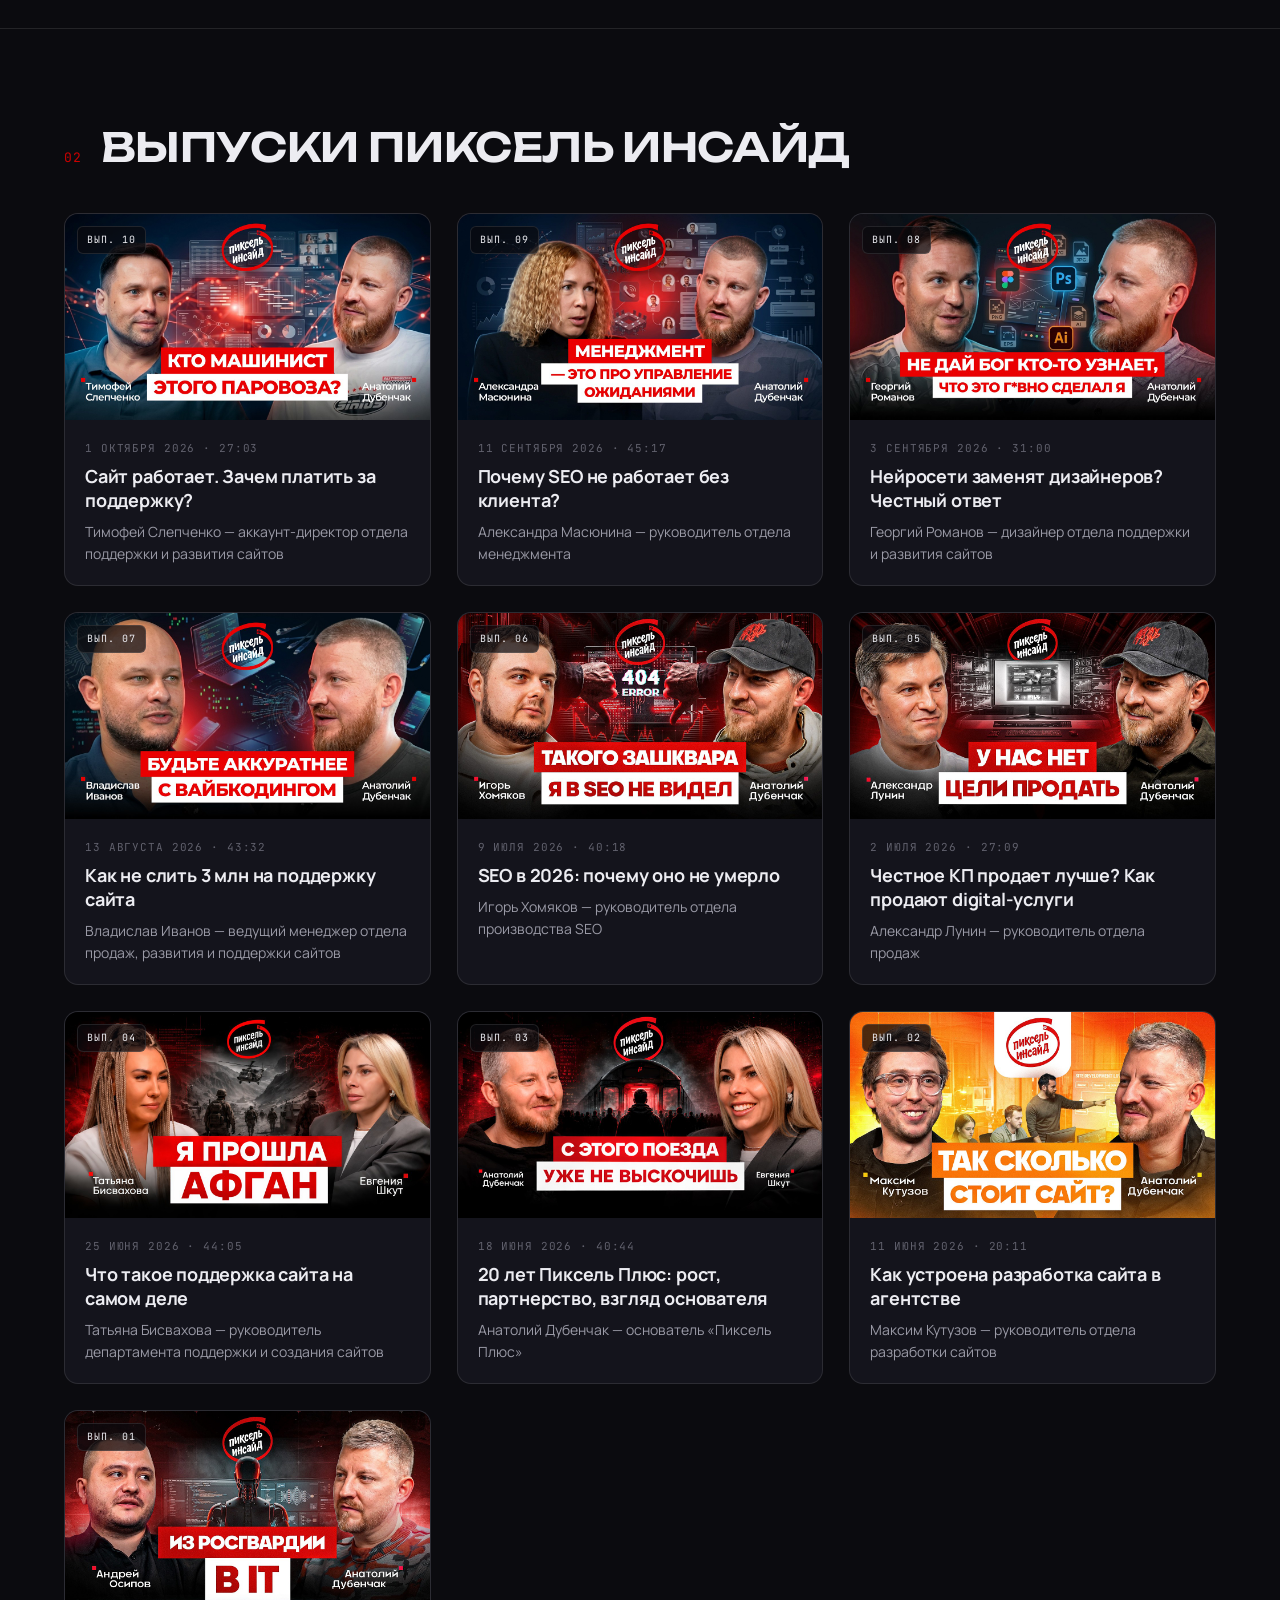
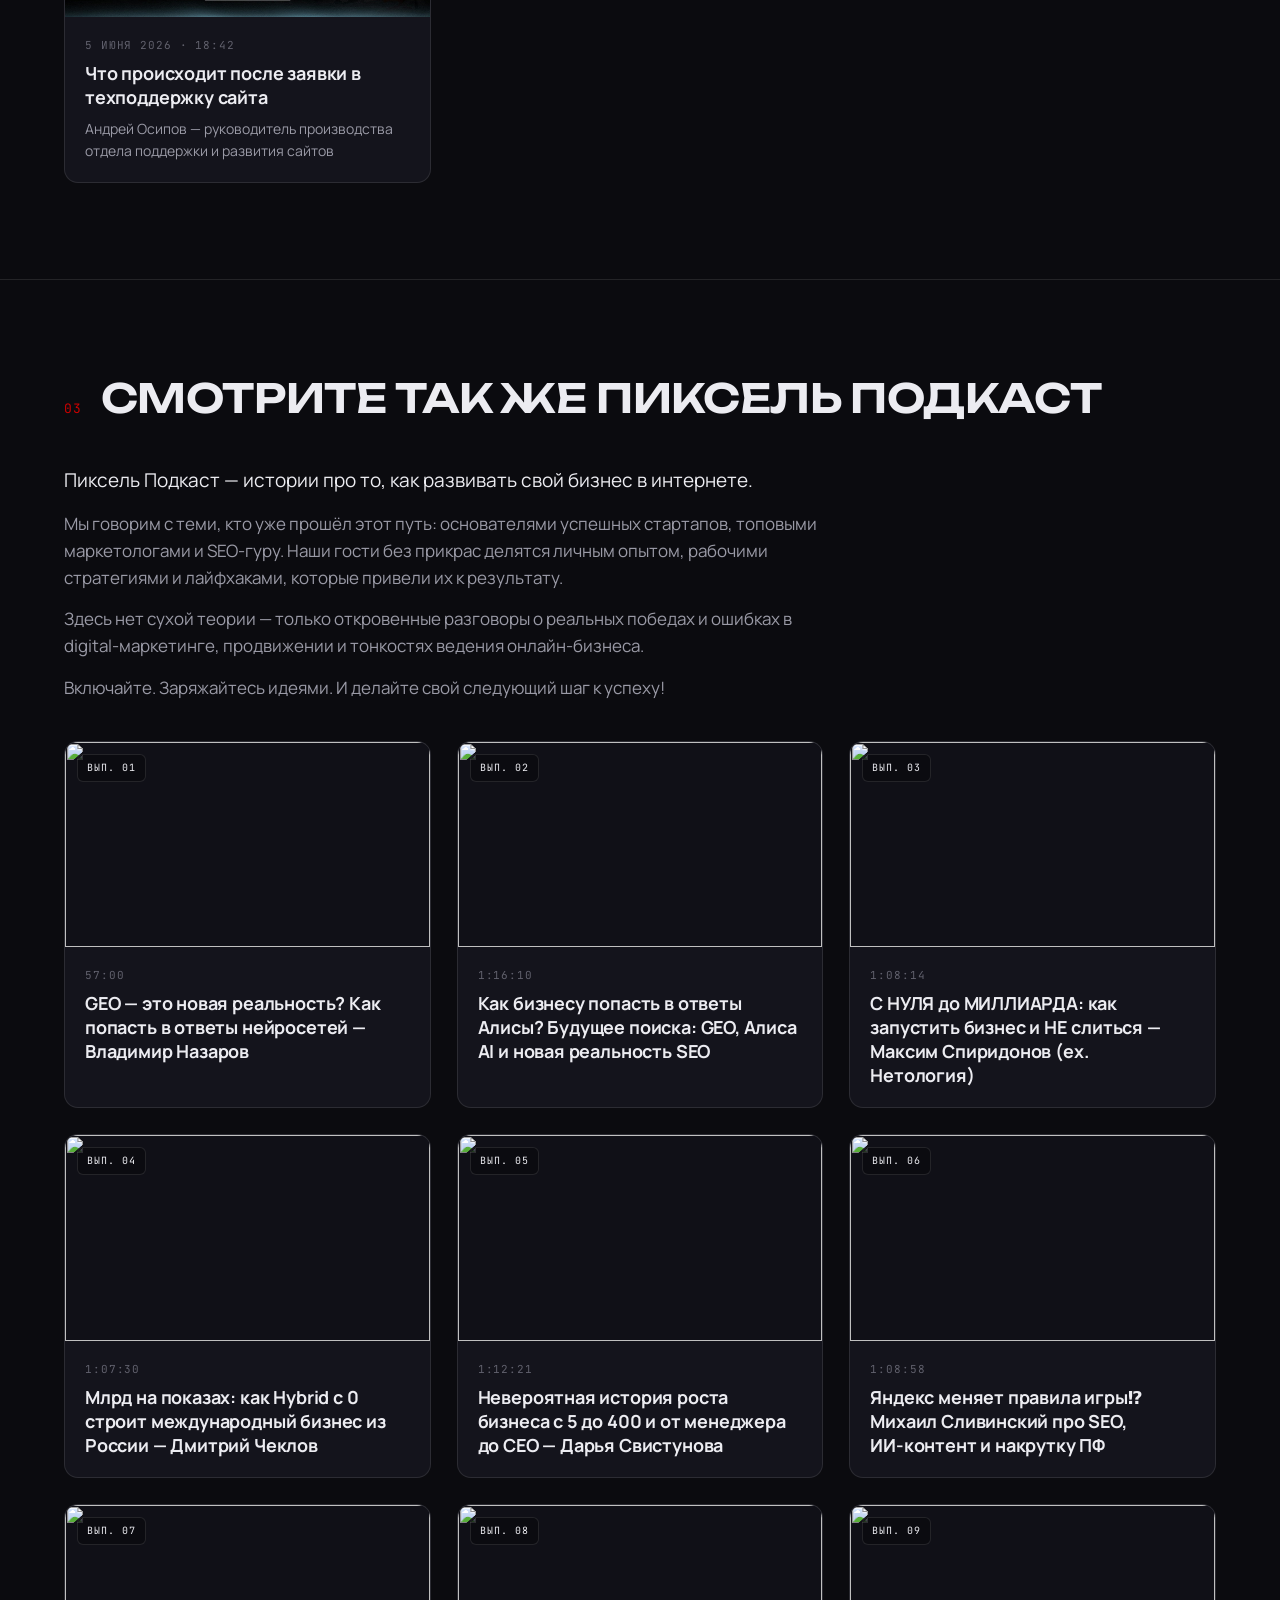
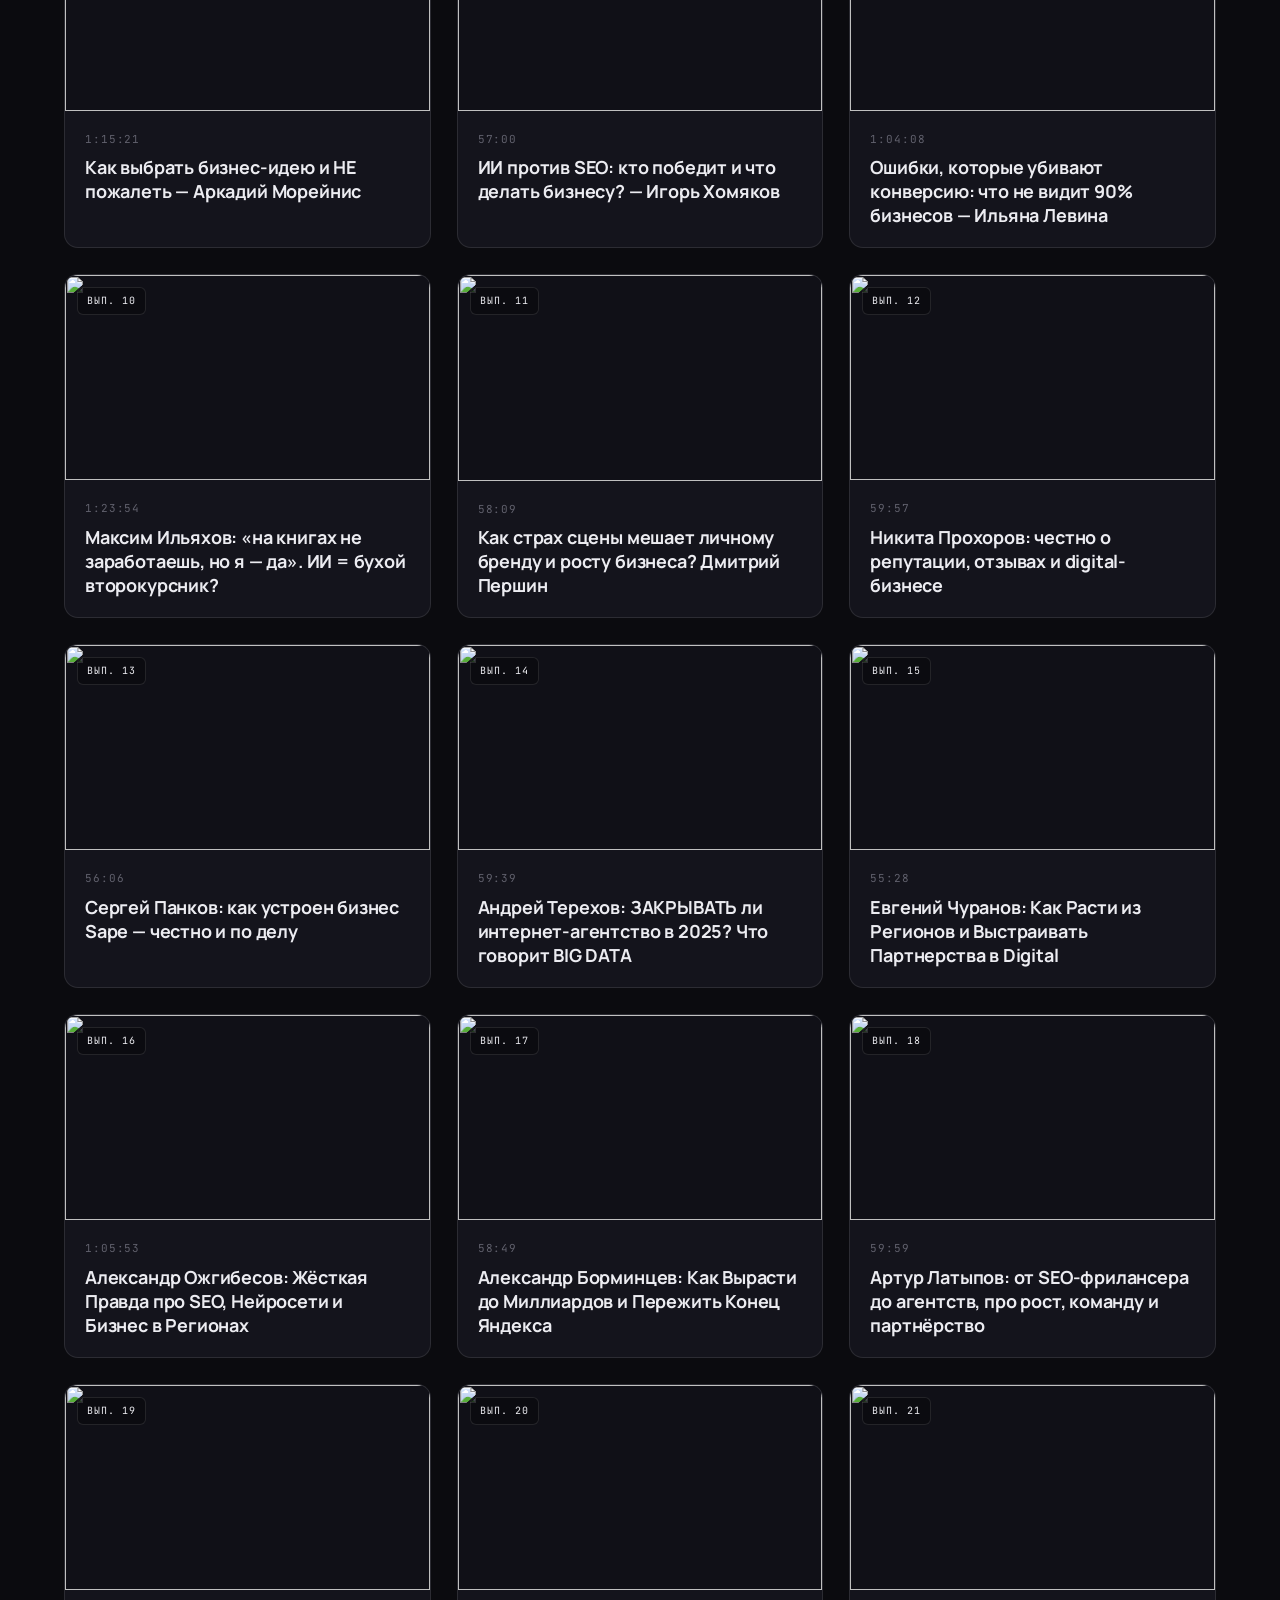
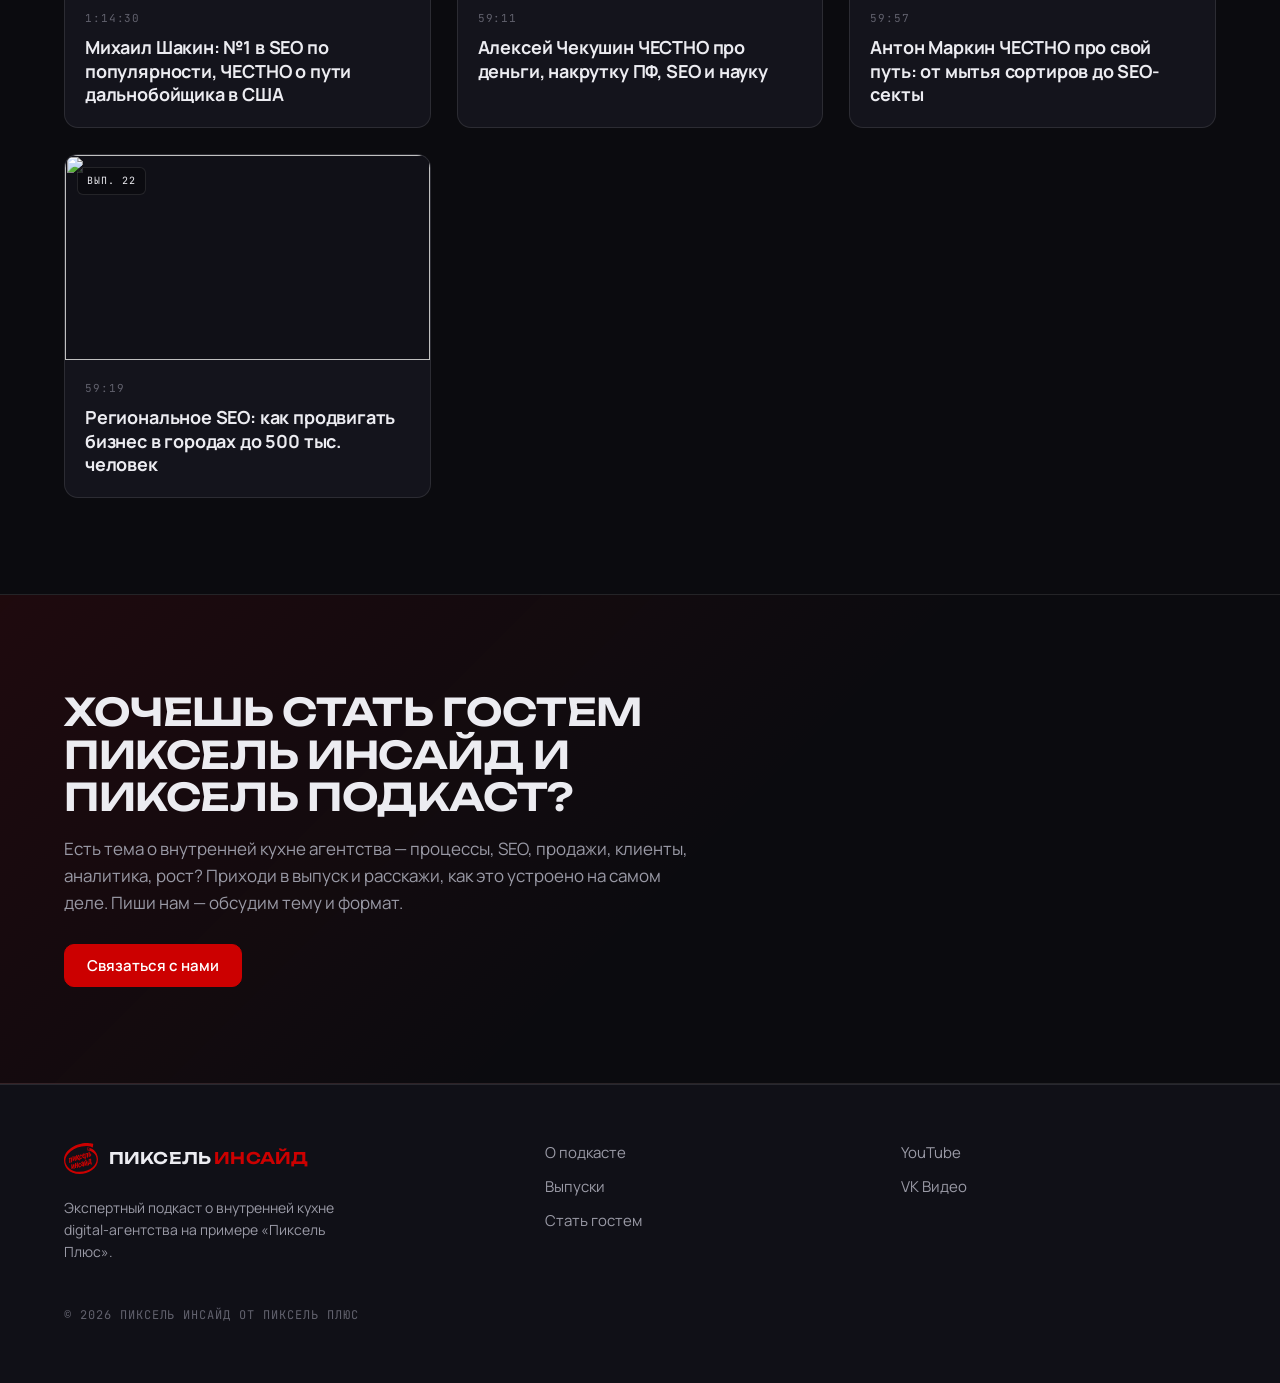
==== commit af5c9d58: "Ссылка «Связаться с нами» → /contact/feedback/" ====
--- a/index.html
+++ b/index.html
@@ -150,7 +150,7 @@
           <h2 class="guest__title">Хочешь стать гостем Пиксель Инсайд и Пиксель Подкаст?</h2>
           <p class="guest__text">Есть тема о внутренней кухне агентства — процессы, SEO, продажи, клиенты, аналитика, рост? Приходи в выпуск и расскажи, как это устроено на самом деле. Пиши нам — обсудим тему и формат.</p>
           <div class="guest__actions">
-            <a class="btn btn--primary" href="https://pixelplus.ru/" target="_blank" rel="noopener">Связаться с нами</a>
+            <a class="btn btn--primary" href="https://pixelplus.ru/contact/feedback/" target="_blank" rel="noopener">Связаться с нами</a>
           </div>
         </div>
       </div>
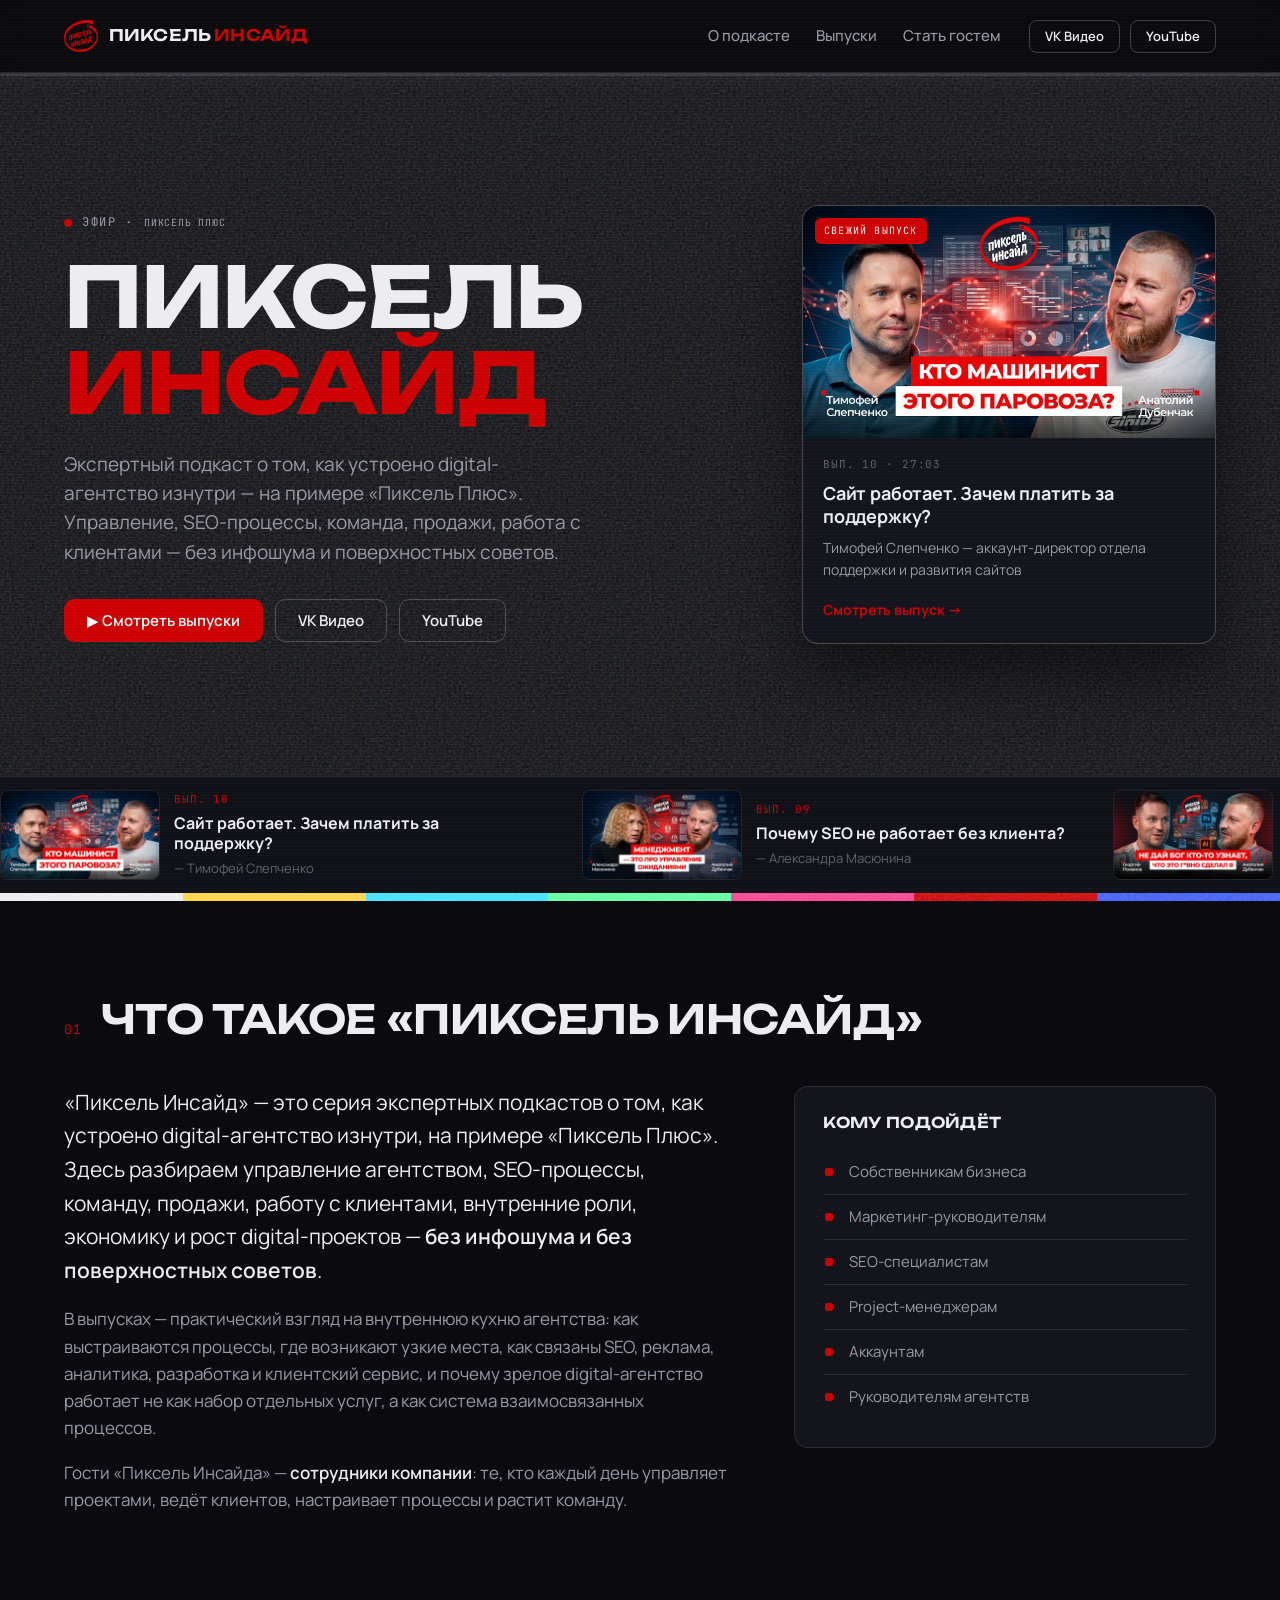
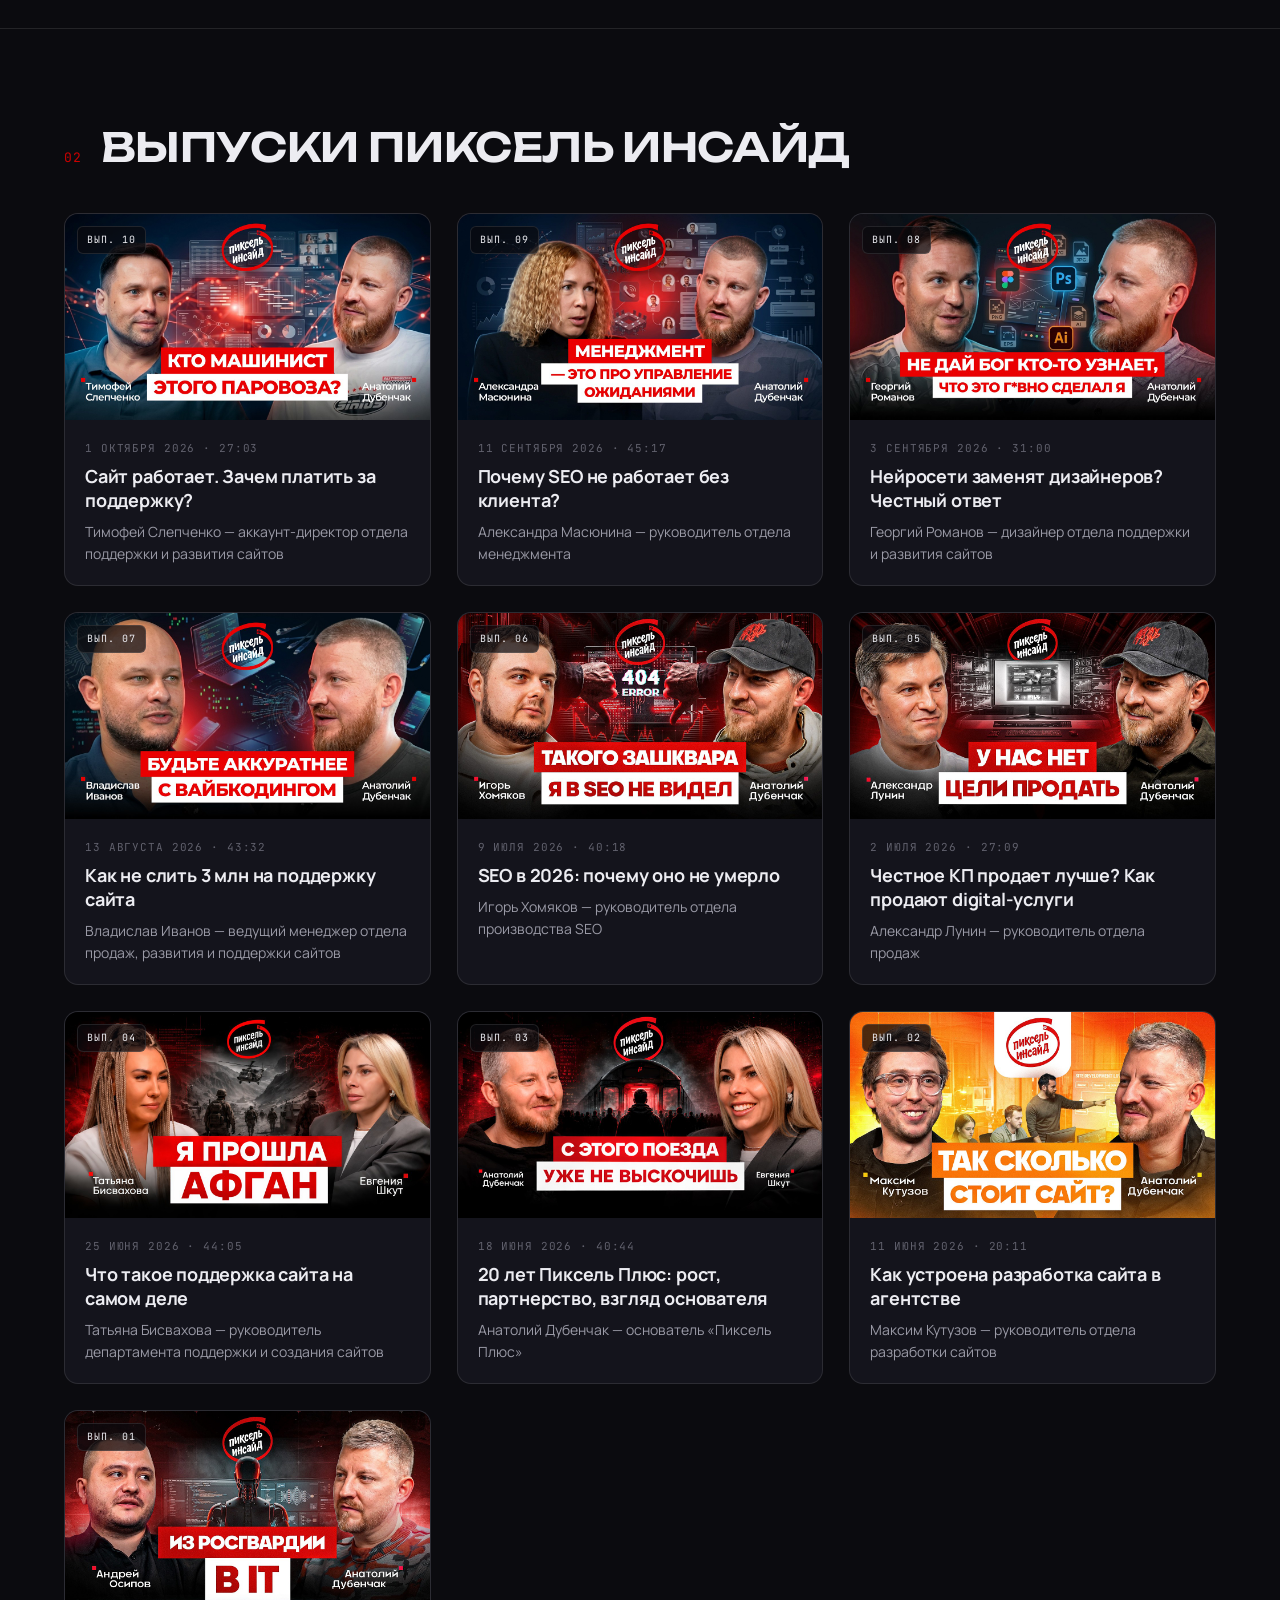
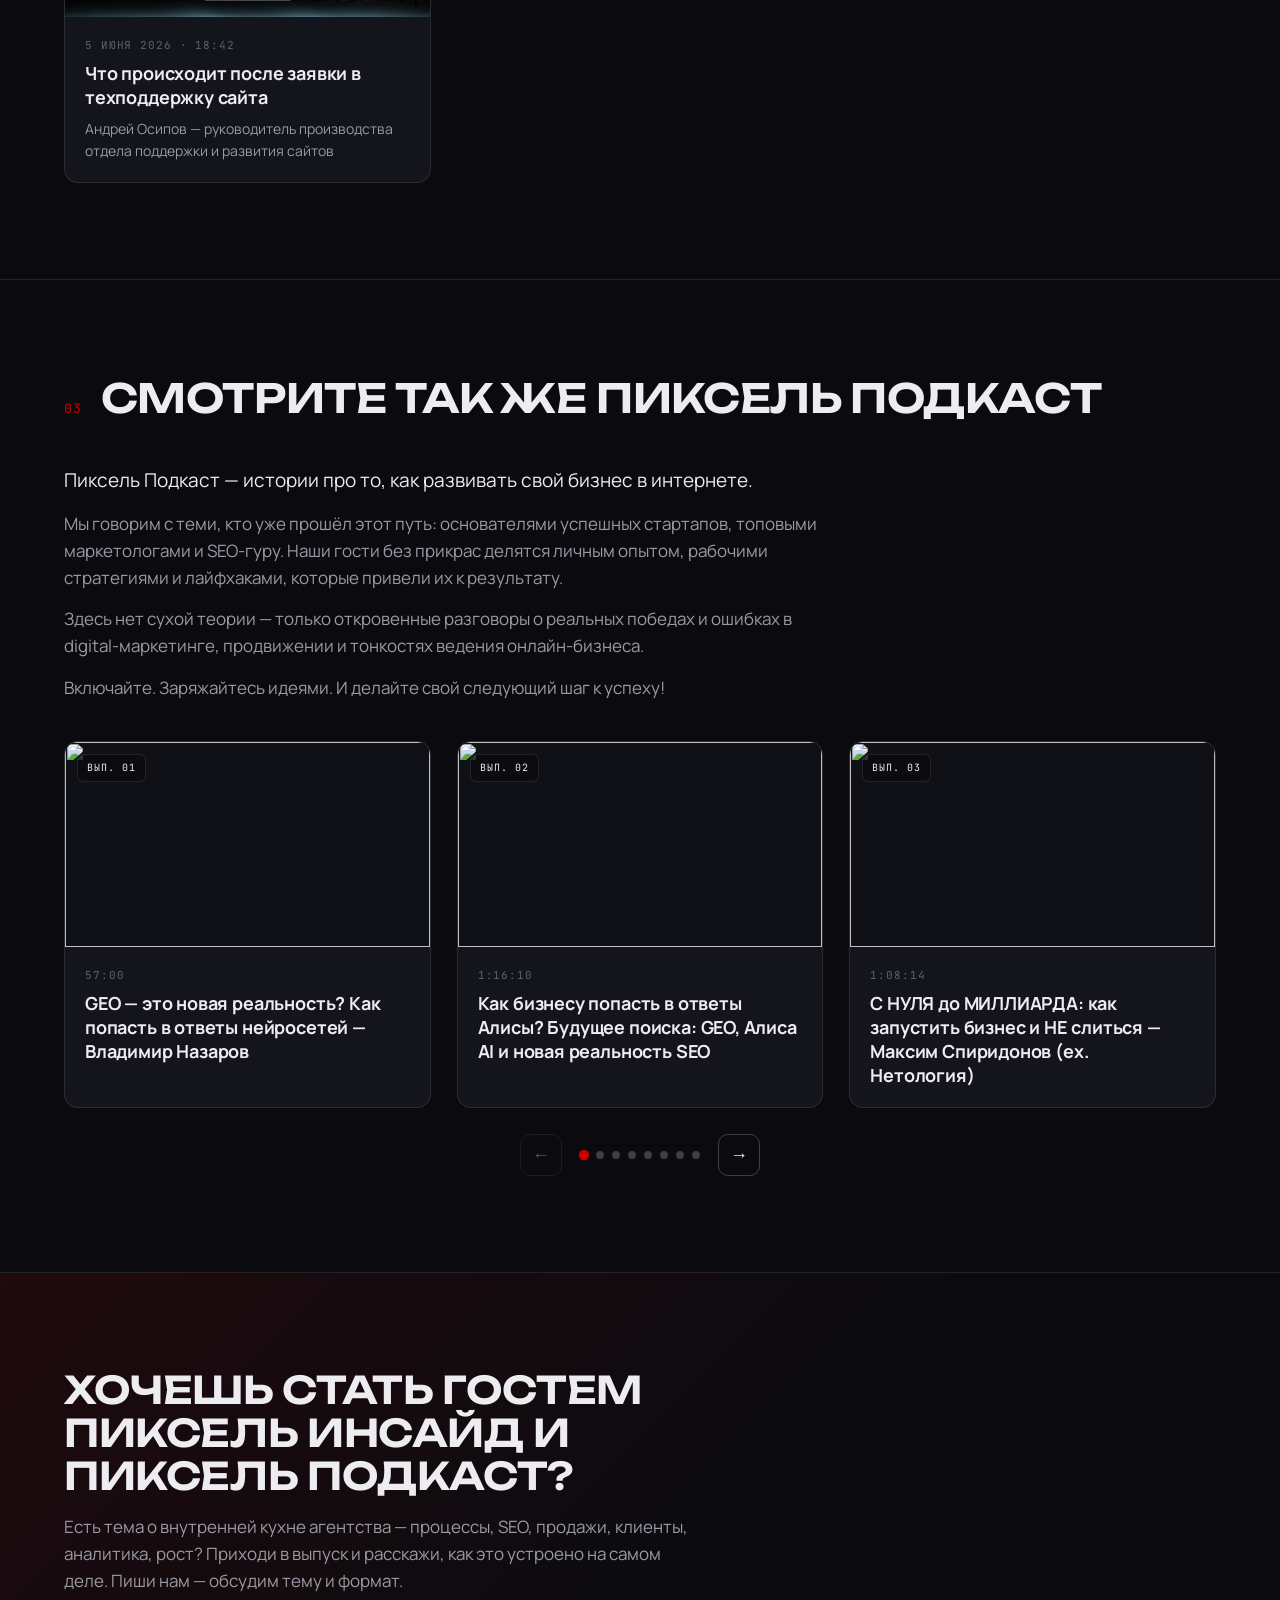
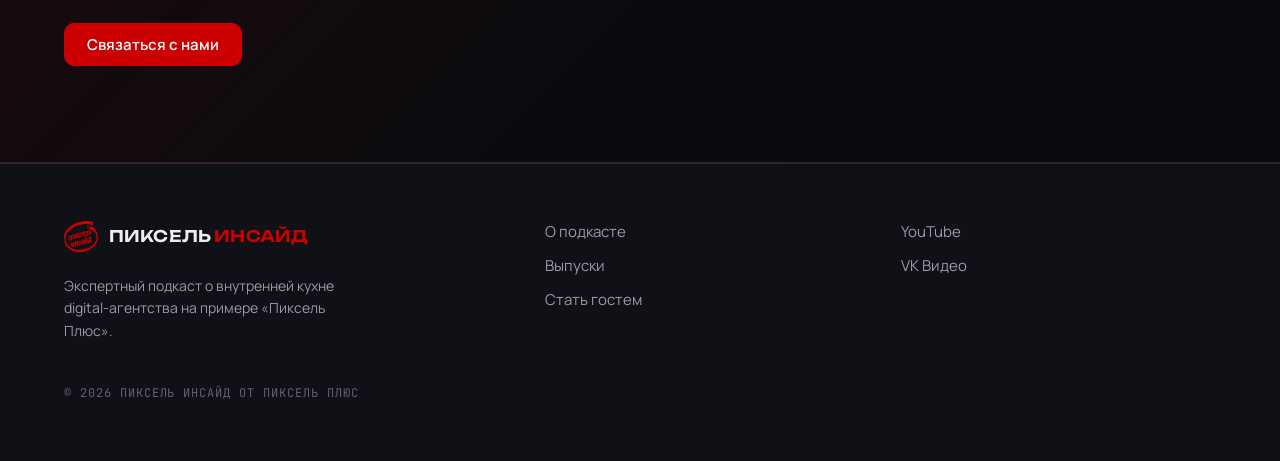
==== commit f1c30ab5: "Пиксель Подкаст: слайдер по 3 ролика с пагинацией" ====
--- a/index.html
+++ b/index.html
@@ -139,7 +139,16 @@
           <p>Здесь нет сухой теории — только откровенные разговоры о реальных победах и ошибках в digital-маркетинге, продвижении и тонкостях ведения онлайн-бизнеса.</p>
           <p>Включайте. Заряжайтесь идеями. И делайте свой следующий шаг к успеху!</p>
         </div>
-        <div class="episodes" data-podcast-episodes></div>
+        <div class="slider" data-podcast-slider>
+          <div class="slider__viewport">
+            <div class="slider__track" data-podcast-track></div>
+          </div>
+          <div class="slider__controls">
+            <button class="slider__arrow" data-podcast-prev aria-label="Назад">←</button>
+            <div class="slider__dots" data-podcast-dots></div>
+            <button class="slider__arrow" data-podcast-next aria-label="Вперёд">→</button>
+          </div>
+        </div>
       </div>
     </section>
 
--- a/assets/css/style.css
+++ b/assets/css/style.css
@@ -598,6 +598,40 @@
 .podcast-about { max-width: 780px; margin-bottom: 40px; }
 .podcast-about p { color: var(--muted); margin-bottom: 14px; }
 .podcast-about p:first-child { color: var(--text); font-size: 19px; }
+
+/* Слайдер «Пиксель Подкаст» */
+.slider { position: relative; }
+.slider__viewport { overflow: hidden; }
+.slider__track { display: flex; transition: transform 0.5s ease; }
+.slider__page {
+  flex: 0 0 100%;
+  min-width: 100%;
+  display: grid;
+  grid-template-columns: repeat(3, 1fr);
+  gap: 26px;
+}
+.slider__controls { display: flex; align-items: center; justify-content: center; gap: 18px; margin-top: 26px; }
+.slider__arrow {
+  width: 42px; height: 42px; border: 1px solid var(--line-strong); border-radius: 10px;
+  background: transparent; color: var(--text); font-size: 18px; cursor: pointer;
+  display: inline-flex; align-items: center; justify-content: center;
+  transition: border-color 0.15s ease, color 0.15s ease, opacity 0.15s ease;
+}
+.slider__arrow:hover:not(:disabled) { border-color: var(--accent); color: var(--accent); }
+.slider__arrow:disabled { opacity: 0.35; cursor: default; }
+.slider__dots { display: flex; gap: 8px; }
+.slider__dot {
+  width: 8px; height: 8px; padding: 0; border: 0; border-radius: 50%;
+  background: var(--line-strong); cursor: pointer;
+  transition: background 0.2s ease, transform 0.2s ease;
+}
+.slider__dot.is-active { background: var(--accent); transform: scale(1.3); }
+@media (max-width: 980px) {
+  .slider__page { grid-template-columns: repeat(2, 1fr); }
+}
+@media (max-width: 680px) {
+  .slider__page { grid-template-columns: 1fr; }
+}
 
 .episodes-empty {
   grid-column: 1 / -1;
